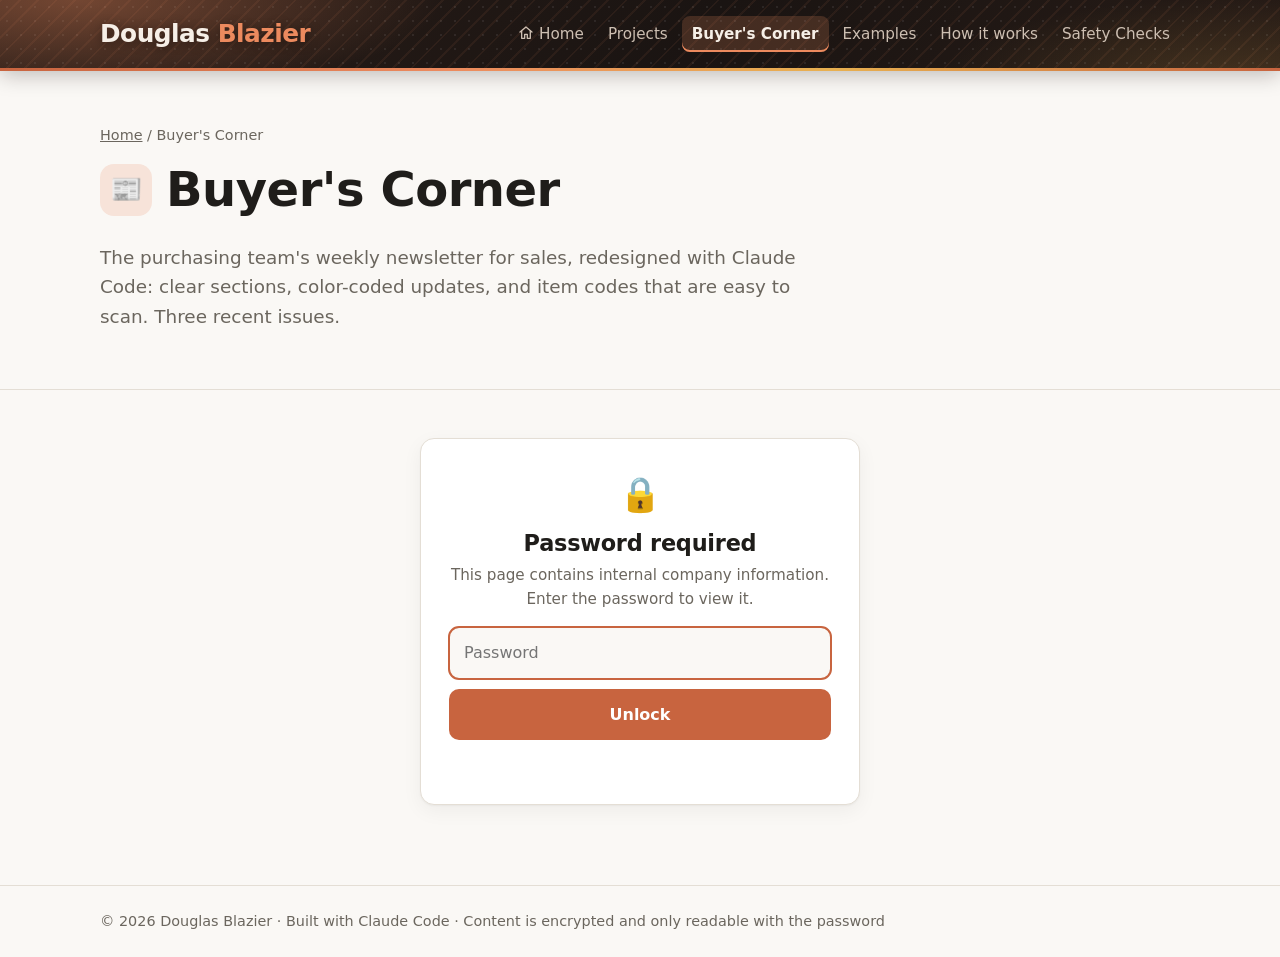
==== buyers-corner.html @ bffabea5 "Add files via upload" ====
<!doctype html>
<html lang="en">
<head>
  <meta charset="utf-8">
  <meta name="viewport" content="width=device-width, initial-scale=1">
  <title>Buyer's Corner · Douglas Blazier</title>
  <meta name="description" content="Password-protected redesign of the Buyer's Corner newsletter.">
  <meta name="robots" content="noindex, nofollow">
  <link rel="icon" href="data:image/svg+xml,<svg xmlns='http://www.w3.org/2000/svg' viewBox='0 0 32 32'><rect width='32' height='32' rx='8' fill='%23c8643f'/><path d='M9 17l5 5 9-11' stroke='white' stroke-width='3.5' fill='none' stroke-linecap='round' stroke-linejoin='round'/></svg>">
  <link rel="stylesheet" href="style.css?v=20261104a">
</head>
<body>
  <header class="topbar">
    <div class="wrap topbar-inner">
      <a class="brand" href="index.html">Douglas <span>Blazier</span></a>
      <nav class="nav" aria-label="Sections">
        <a href="index.html"><svg class="nav-ico" viewBox="0 0 24 24" aria-hidden="true"><path d="M3 10.5 12 3l9 7.5"/><path d="M5.5 9v11h4.5v-6h4v6h4.5V9"/></svg>Home</a>
        <a href="index.html#projects">Projects</a>
        <a href="buyers-corner.html" aria-current="page">Buyer's Corner</a>
        <a href="purchasing.html">Examples</a>
        <a href="index.html#how">How it works</a>
        <a href="index.html#safety">Safety Checks</a>
      </nav>
    </div>
  </header>

  <main>
    <section class="page-hero">
      <div class="wrap">
        <div class="crumbs"><a href="index.html">Home</a> / Buyer's Corner</div>
        <h1><span class="card-icon" aria-hidden="true">📰</span>Buyer's Corner</h1>
        <p class="lead">The purchasing team's weekly newsletter for sales, redesigned with Claude Code: clear sections, color-coded updates, and item codes that are easy to scan. Three recent issues.</p>
        <p id="lock-again" hidden><button class="btn btn-ghost" type="button">🔒 Lock this page</button></p>
      </div>
    </section>

    <section class="wrap">
      <div class="lock" id="lock">
        <div class="lock-icon" aria-hidden="true">🔒</div>
        <h2>Password required</h2>
        <p>This page contains internal company information. Enter the password to view it.</p>
        <form id="lock-form" autocomplete="off">
          <label class="sr-only" for="pw">Password</label>
          <input id="pw" type="password" placeholder="Password" required autofocus>
          <button class="btn btn-primary" type="submit" id="unlock">Unlock</button>
          <p class="err" id="err" role="alert"></p>
        </form>
      </div>
      <div id="bc-content" hidden style="padding:32px 0 16px"></div>
    </section>
  </main>

  <footer class="footer">
    <div class="wrap"><p>© 2026 Douglas Blazier · Built with Claude Code · Content is encrypted and only readable with the password</p></div>
  </footer>

  <script src="bc-tabs.js?v=20261104a"></script>
  <script>
    // Encrypted newsletter content (AES-256-GCM, key from PBKDF2-SHA256). Filled in by the local encrypt tool.
    const PAYLOAD = {"v":1,"iter":600000,"salt":"pFoo8M37FHYCMspPZFSrew==","iv":"IZxKIciJvDF15MbO","data":"GU8devFdVei0vwsKHeve4tJOaG+12GwHuzH7Quf7S+py/ZKmeqBHfDNPAgwTXLTtGkwwcWNHMms6WqGGDrcuCl/DeDuAx6mDdsA+6a+MGRPOg9AS8vhVQea5oen+FmSWXQhO0sxEdXFYLt4J8/[base64]/8xzw8BrkD1j3uLFdf+Xqe/AutTstVKsVs9piT6mporsTzkAXBDqiYdkTwyK+ggHkFaNmlUGEVZf1hb1g+N9Difzv2jg4Syv247U7IgVUImqZwfIw53GqJNQ+LoVuvz5u0ofe81i7286rukKr0R4JmJ2+h1YOjwkxLJ6E5JMZoKQolZuu/EpD6Zl1wu+IlnQgOuDNorsETdwQIAsdDd+cfeokar1X7Mgs/yGFqLtHvzwVLXgkRgNNZ9z15dUFW1MFT6SSGroHaWnYqZpdatKtClFh4WcisUYzUhlo4TLBNmIRIWsyi1KJZzDQ3PB+Olv4Cucx6O+8Lbqb1VuclPYAYsxvDRllabD/VEhvYigzBIBLkqbP9hC7Pb+z4G65UCVUkUM/Yr+FxgUVkXjUYDNTWO00p7YHoTj7m0rt70L/4HQK0/G7aGY4uNnRmtF86pF/naZIoEY5ZlD5/[base64]/MPYgRd+32fYjUSXTsW5xZslfrXHxnTPGrYGcxNtSYnEvT+cOlD1cG14XzbcPDyhPeals3ZdIZgSA/cfDNABOUBE3nCOzbfdwCd1Yi64Z0F5lvtFxJ2M/[base64]/XAcSsUjXboDciGwOdLWJiGiZDop3346FGs9uTBt0ZEd+EbT2WT7uj+xf2q2Ew67+qHRzAun4TwHxHLOJo56cayOFpL5EvYOE3HtxqujC48GH5zDeELs6GMH0Tfn0njRXG6mPwXOyajTCKQUSia4iY1nWQQcAh+jiAv64SO/066jtOgyvUVpkqTdZaZw9s/[base64]/gcFW3ggchw4+XlRCPrF+yUrlvUIaMsEpYIhT9jLJyDvKhFpR01V7rB2t1NNeH+79XoZ68LLcyVf+kBLYps3GafzOAJDIRG7AFyDnkQL/9RQ3P68uvfMWsJKyVjc59mfy2hqP09hetzASNtOiu8j+saQizleNfEUgUh/7VwhwQA9v/cMY9HZOjwqrBuM1yfHWdBLJ/aLre/0Hlw0xh0lENpujmw50Y61tUaptk541WU05Zi80eWydClqNY1w3w0slvIUBZdRqIkA1KSUjR9a6H1gYY9Z1Ix8E+6w47PipW+D+YXRW0rrfzOWSJ11xGyYBha/dutpWwsPShFqBPMlfLFGsmY8h+xTmccfhHTqPpyclNvkELi7LdWw+4noFcc0yJ5NMV4FdJV4zKa07IQP14CmGasVjn6ltFKovKz+tn6t0Elw5gh62IjFvxavfGsF+mIqCCmFih9BcyDHw2mYG0c8imFb6QBAtRYlIkOc1qBCYG9BNHpMeMxstP1wZ/zgVjry7kAmo1EgbVj3MwsE4YvXhYopBb4w2XGg7qRpEhjIUWfaLu+gilnt6ceh0o7jvXb/ii08qBydc00Ap/m51tuUDhvIUNWW4hNKR3LS01T8ChG2Xvmngk5Ln4Ks2uRp/OMFprwifzpz7u9zKd8RhoT0PA8WqFYAz5RJb0FRHcoPRIZ879NiAeUgUdC/P5hQIzzXaWRvRKAQKm6g4KTn8/Za6ZgTroH4WUlPj0ThL3sVMgwxKGp6qy2P7hsXJ4fLWCy9qkOBYF5/PdFcqQiT0StBuy4ArytEomXGPW1K+ai40J2smNl3HYLl+9QkJXODvZjzBy08MSCQ91U+B7erh3ExIkeQd40A4zYDuwJgSP1T5QIxT0P1b2yJ3R4eF2GjV1gs11pKMclUJF+FVIMbCqMRyWPFPoLnFj/1liFG85MQdFzte9voQ8vXJVpwMPfLKAofWkK3umBdPzLAKkOruISVjIL1M8/WeQOItgiDi/lMTcjOwJqH9k1kcChdLSSDxTMZuXOidmh3EuKhnCdDIXkCBEjl1jRyoKWBbJmWZ4TnKxIFMDv2Z9zd5A0YIAo1X1yCxCYjQKVPpAjb+i5jJxkO+qeCfgvvGk4Y4dkqp3e7fLb6kH0WYvoPWMrBmpTJW/AQBwukWBKjNDshcasEUCiAx9rJ+pfJx+No5zsq3BVamRXXPHDSNsLSeCHJhf+SMwVxu6nNQnb1rGGt0ENpE/QVxXbnja7fUEYIafQUiXKrfpU0ngY1zjqdPNT42AcqarblCzA14GQGd0tVdflEDrA/+8Axtp1Iav+lF3u1xWSwxa9eMFZMAcmnjidnus/[base64]/zn61r7ilKyQDSF/jjkjgPMMv/z5OLGTLnx703WDId2d6Kw3i8n0883aVSUG3QaruffG+w4quIb7VC+Z06VTgG0cWoyrvJ41MKwtcuBN+xcsU+V+UwHqrKIIiosAAEllhZnf1Dfhj+Wpmo5eoW2NewmFiOVVEeNho++69aTgX1rLf/pE3s2LQofC7lawkRIAHEqiQRQDRH3meUMhVwX9Ba3jDHzZyVMieXY2XEhLDnsoBEkjIlm8t9zghxP24suDVQJKfsD09oz+TErHzsU1E4ErkvSfhjeesiSjzKlRlcoC7aryCi5Nc2qT2J4gbxfrf4iF8kn4jITgJqeZMB/uCsgcTIsfve67Mb5Eus1wBN7BAqvNwzvXzeGaTN2GD8m6w0eUR75yhJpdQVC0SiQEk4P3JU/35/fnsa56CaKDeHdAFWln/FpYhW8k5Mkf3AnIzLBQRJ+DzTFv0tNe1nxDAlmJ4XyerHwPyUZ9C2DGm/9aNJuj1ZLaS5bQ0pTpuG23ccOkN7s5dCzW6yxjhc5YZaRNuVePnrnF5kOBT0lYwsXn+Xdn3t1cfe0tl2Vunhbqso7Qr6kF2w48d4UyoKwUPDfItXVis1I79a6ErSofhnBEEhCgbLYVOLqSkedzQNwojoegnQ50/nqCutwCdxsiCCnhh5Kb1T4wK86wiEUdFqEp9DouMfIx+JPjghaWbnomzm0KkVGyv3OMbe/iHWSBiDUFLopu2XKKfxQaaG1cgnMszxvDqYedJJu9g67AdbwZ/cAE4heVtvgTSsgSNEkOsewX77RVvStkKjSGNq0Jw/SrJtin51vevstnI4lc/qsI5fm4aFuhlvfXZuVs0yBKhqSO8pviwIrC0MEMJYGuMLi307aBn+STG3R4CJD5FkT0fjf5QZbybvhqgdU+2gf3RC7XytQoTOaSoGIElxfgh7y4Cat4qPPaavcBHjk9JXw9UDpg/XCbLGFsDCqfqHJ65Zf0G7J34Rt4CyfU+5wzmEGV7znPkr7CHvMXFr/2wox25kMJ08JNjCfyMqUrNAqeqbSgC1MSDLgBtzAyYIZsSdnDH+0PzIP6enCP0QfNXJORmmT2O5bLeVVVCRRPYAbkzNiOpjaVOcOTF7Yc51vtNcinZ0trDq6MUfP0o0GJCq0NAU0y5aL/3Gb/zl56zmNJxJyKcO+ud2r6BJmJdBIjZqay/Vy8NsKP573dgWWlaGJe1LAzo8XRchg2TxXveVE9KtzRzrT62jpL8ORCEHGPEJqo33fD89OM9FRT4YxyO8zYI/fcU0YIYQwf0AGW6JfxMoTBEppI31Rvp/EoivJE/pQUgy3d0qwaIaLKf4MUMFKZEOSsaLbwhzM5jblMkhdm3SmCBFFY0lut+SrdgJfIQcHuQM9wIojl7QfUAe7Wl0BIzd+WNUCR9okUH8hlR3W48O5HK6R3yUrFi/EtWDK9mDNhPMb5CMjiYe3Wr+ptPokUWnQQP2myg4+gqCKX/jxAHDW2trGbjYg5htP5ly4Y3QQmaN48Ed3o9TP//3jz/TqLZ0dNPtVHvtdA6R1fUAICZDB5zMjiauxP9ggFH15756H10tm85UuPx8LpFxakfAvDC3L0Gt80LS949UMGClzwn638mf52NNoZWlEc/FRzSq8um12aPwATtQX2+maxBc4mTEgNcZ0OU9TC31Mm4sVo0eB/QZoAstceSQ6MrgEPql8zo1WUeFcV1lyzsq2F6OExPxYrhOr8nV5BStPNQCH0pRHs58Hd4fFfk4Nmd2+1dXZM97HhYWuGkmAJv1SWlTAKJ5rTIKt+PKHv9oTyiE7qy1ZE77js4y6Iyrman4D+j7YnyA1DH3KFuaRLjGc1x7yZnK7+Vqp0t7FJTjHSViwbdsN6wGeIeH/AnMTaH1PDFA6s3We+dPiJj0KdNsL0flUB9J6Hao1cXYaFSqXbo+O7EyFZyxTHuVQ/n/e3c/I6iw9D2idpK11sjVOGJtf0hB58w2eD4hy3MHglpup9dFsRasAYE8J4XT6iF88JSD/mV7WREq2rNpfWnZtJ7yARi4KZq5SodeRLMpbCeu+2MScOp0V8f7XJ6491JcTIPuPI19tIOW8w1PDsftMyAti4/X1qIcG6zQ2IX9oLQX1ge/uN1+mxVvE5ZM6ZTvUXp2Y7kFEEA5wIA+0b6RDG/Ny2GIqmUXTiINupLZ3Ap1rwT2wPOkqWO0ynv6/4TQZRb3zAMLylGviArN+pF39n6ZojMys75H3y5o8WespT5aGuog24Y3y2rDkbzecDH3Y5OTG/[base64]/6ONDQRm4M80uoeFnOXcLJcw4vTvyaqO/SQT9iiQ4M/uHdJFt5KC00blDbf4213vlBlR1KXribyderfTH70/3Et1z0f8353Jg4bBYdRe+2bpnSDcAomw+ay2424xnF9KVM4PzwAs3UBz8Efesp7lUBbUzW0bhqNRWlf8gmYi8aEwgKotFM/ux/3iT+vOjgoL+X7D26NswzSXVTPAws0sAol2BWglEP2iUdi6XBKNbUrcpu4ng/dB6/2y9lGbfa1MsdX0th1LJlnCjTnC5czOHT09HqbM2kZJIK44601XUoC1DjGwpxkWni9zwnqgRc+lkQtqBkEYy3FouadVxjO2hVt1RXDDuKIKfBqNXVHLzt5DX/KMj7r75bLO6LiYupOy8VRHX/[base64]/i/vj4s3LWXMFW88NI50vx30FA0dJWPpORo+0909qqDgOy2P38DA10IzWN3S+Vj7bV1LXpMqS2+mpqOA8GAHDjTu9ARuWNV+WUpOqmr3+Yj72C9GIqK5m8UAMPqIEjV+LyTMn3SsUtge0QxJPG/Ux55SIUr3C4DYHDrtGQxSwtQ8gpoK0IpyMh1Tq0PR9b5bfGOTtTaijWq+9e8hiSquhXC/kmq65HWPZKM8DRpfXc7nr/7JFE9HFviT9dSvpqfKt86iAOQjpPyAAwCMuNksRueq+hRN7FCg67RutnvNBP32/YWbi4+vZcg2EmOtDTW5gFnExzoH3UphCJ0XjAsImh5KEe6kHrE9clF4Jfx46VL2SvjuF30Ydhyranf/W2p+k09u3K+68Kr7z3XcRLq70M/bs5WXVG/qV57PcmxXGe5qm/Wr/JoU5U5M7virLkWuO0qDNAZ4gyr6M1Z5KsHHBMs+aHh3qTA7QcKrHw7Z1dyDh1F21JJwD9GU/[base64]/p29SzxxmTpyZ6uuRK99A/te3pJ7U9NyILE+bLdQqlUQaUHitP23RN1R/MN0wogM1xU/9sdv1vNlmcUS5XXdNSfYQR/vYZcvyC5IRDNK75iYB0SAyNqbBJzGBpi1rxTJdD+8+zlc49Adi/hKqhhn8gX9h3/bt/+Y8QYM2ITeGB51HXxPV+Oci7tPjZ6cnG34YAYyehbPEMnhjzIbNzL80WbcXd3f3kvy8FvkDcjDHfC5KHoLMJcmbKFnr0+D3PWMnQaQTYeBUZzQA3AAZ5X5crxDjcVPRDGM9HcIRHyZEMfjmE2qxFaa+QjLr6dAN4SqL/UY/2/FDZQg3rnbZqq0kcUGJiD9T67I62jLR2o//91OjDgOZG+nI2mIZbCNmN0Imrb+p6EZaRhBXD7ocj5tLvU5IZjf4M6Z1YqyyriyBHHcF9S3R7geRE0qnxA6o69OEnBG0ULBahJebSUJMKGiqQsh2ux21oKMeBBW7PY/DWyol5M8Fm7lyuVuoe/TT9vSdc6rvpU117+KJIMAm9PJLUNElYqtUMPmsQtOvEOc0l8AX+dEMc32RfF8VhqY9pyUCBe/a+SdblSOpZ7SYtN4GCyU5eM4x8fqaHN4APq0UNbHRZydkPOA58GbT05tLD9zImwcyxkXv3uC1yWa5c4wxOtcRB28mN4MIMvk73L/FRpWda4LI7DPEmDJDSP0tfW8nipuXJ9vvlz24Fc4WcL6zNQDZVSL5xpGpoHRBnkJZdkVcT8bsl56qtvWDMAhBS57sHbwbXuko1nMKbtMRu5VOu6tamxukKQcIsYHsQrxqbU8QgVpFOrEN/d30p8N0oxmWsLjUq92KuEqDByzxM1ftUY/zCzzeUVHf946j/2/[base64]/Wa4en5HDZMCqRMAW2Mk6qiHPmYoUiaAzfmNJCYr1SqasB+hWLvuHaCcsq3EPSsweKfNkPTuIDRN7NVKvvOFnhNDldC7jFZXXjWv/diEdlQr9aGdv5Q4FhNnHSBiBWRBul7H5V+VMr1bCgx0sq6wnulLtLAbgecyxygoNa6vskA6wq2poN2IroljYDVoZ05ExQFBVeqC+G7ZUVPZQfO/18TnDXaj+9tMGf5pGCKTGtqwZVS7WYOYd4clBfSHcMQtTw1s671BEjia66rX6pUhALCwDlU8HjKahzUsnoB3QO+IVkO7xaC7U/kHGiJmwmVv9Nx0fX6IvZdGib5XxqlYc4TBZzn6TrlL2LP3iuianLNXYZfeNXYEdaRuq/1vosenINHPEn9gMW8Bcq5ndwsR/5zbEtXDW0rJ+4/iddsiTGWXbkqw7iqFT0ZLOeExWXL4r4ktfyfndiTwye6PZGvzlgH9wbjSr4j11c9cXR0FzpANTsfm5HvZCjj0BrDpzfAarGKJT157/CWvbsSsIbPI2oKPl1D6bH88UVCUxxf3GI0XBR73/2/+MmLiE2t5TvTzvJqex3zCFw9l+/2Fcxb2FvT4VQm5I3GrfcVrP1DTrA0C1A7SVJUDEQR3kRl4Aa2Yk5PxdBtRxNm7nB0o2J2c/M3ZljSPby3zpvBqRr9RtnHp5dqvSem/CRdtdvWfZJAHDKtd4ctky5/0VHlDQC3lLN+QswN/yXHMb0vEOjvw5gzZtX8xLiAiaOGHeTUjHt0R5+KLjPruM0bKkwQKt2bGtHPKOhQwk0h30PMUk6uLWDV2+21Q7654Y5MZkIV8sL7GoOXQwWJ5uxEE9OFPKCPjQhR+pmjaGI+GFYmEC/2QP8EJA0jp5fl1DhEpFacpvB//Lllj8NG0NW5pyZcgrlH/qNVM1V2mUIpPz6tz0MILORLDfQaWUJsPyx+zqfUAqz8dhIuDMxtP1k6CS5QWjdL/Puj4JemOLvISSB5lobb9IxXT4WS7ANtIr1WdruLOM73piu/4CmBAPG91PZ4meQ3i9ff2Lfj/EKXDUSoQW8+CYS3LkpICgxA0Hzh8iJkpdcbgw6LYBhWePU1iurl72Ce5oyjR7vCQWfrddOBAqeUg/yqWPHQlcwFHq8Dr7diZrFPq14UPAqLnwasiuYBGuJyZwGjpGh0Ds7zXta2IVfWNN0Gai4u+DCM821OfGO8v9UYgBHNYwsZJwBwjo6FRukD+VEfRcLCRwvxQwJKNiMZkfobWmtK8GpRURaZDEz+7tL2qoObHZVY4EKE6/qNxmx+J3oc2UHWJ+PNOGK0gSZ+KuJD84S4AvS1uqwDBuPx8qmEJea52NU7jUJJ6tX0jR8ust+a64CTDIB5V8HDcPbhx4vKWFrkfJuiyXrHIdE33xP/zJyAH36VyENTGv/1fPULCFjBZhc8Zn9/cMB6zRXkvajJGlyILcCaMweasHAh7Xy6G0yo4sSBvMpBaTuyvLBwNG5CWI26D5N2LG3bNoyoCnHOOrD2mVxcbGJvDdISZpJU4z8rM2dyJybB7LaDoi+sqabgCOsf4niLWIT3YlrgjGv/mp+ZBMSFdBHMxCLdEDB+oF/nOx7+rDfPQyz/Wof02+FGAEhCT54wlc05fxMGpKfH7vAnAipw0XVz7BMsettZbNFqmJxv6AukM/8Ulc4oiki5KGDvFTMgW1MQglImn+U0OOik/qVx2zRUccYgxKJ9BDPa4jHwH/Av1qT2rcNTS10fl1Z8Oj7uiuoAqp++jUIDWCk1pRQie1hBKWpEr6thGnkJ8GRAXk9lhRVAgmzj6E2Oxc5ITxEQhx7hVi+CNEtvbwzRpVCRFRDXwjQo160thcxAYAD32hSLhnM9r5ATzrk2oDQelkkCsEr50pd/mxvuoWJZgxrJP7uDP8S0EqaLoZEkjQTMREe5MQbFniDgGYv/K6mmyribGrAyhwFBb3+eexGPvFfOHF6IMx1trDZ48/KQmZu+faQ5hkGl0prVxjvklk1BCWpwcmivVZLqPzB+5RofVWjxcqz/WKLGIb+5sVtb7ZKqIGjwD/NtqIFvWVcOhgD7LabX7M2OlINIfIFWO30pULIRDFEoWZS8hh0O8U6BevwgSs1fKVe/e8cilfPL32RyJCB/vKfg1Ug3BbaYZSNf7tqGaVt6GeskWao0LP22SU56hvEsNy7LQRUdE7aIvv8B5wLFsfi6/HBHs9s8tUufZkVEcz6xafYuUIeqIlEXUP/Kdo6nbo/yUpc+9cTYTzUba23VdwB+zh0dNZNggMZwemFgj22DXI6IYhDLzuQE3+HQu7TSQTl/Gw7S03ff52/mzovkOjdO7YpqifdBpu3Vwttsk22WqiypWIYjilo4FRvT0UcTbXCfz9iZka7W29dF7niU/OszQOKTT4i2xpE7BuVdyGGK9b2rWhZWL6s5JWQgVeyBAM8ITxDWbHR82865X92GRY+z1AdPGwLAukePCmKLCWLAX8FQo2yr0gMaAW3CclTceiJCpX78kL2FMifjGp0pajk9vagHkXPd+kTuOEnUgFVMkH+TwNSB90Lm8RblaIIRDoqUIgbppm9pO53/RpSXVS9UWMWuIEgfoBXSaARopnpobrWt/EimFeALYH3vFlxFg8vEoG49yVViUfrGOnRxSTa9wQuWbbS8XLmFsAY012ZAGOrGmiyxc5pVBIqj9cGJlGxQC1I+xAot2FWp1Egl+AdizbMBO/p01/+AiZNYwc1gtr29+w809Zj799DphRh0DRlPbr7Uorv0V4hjgUYxbUvI09uACdpov3tvIa4Z9Xh0cSAoXdVk3DF4znHfbtWd2+8wEs1IzaZ4bGwkwXutTWjbkzzXegG/+ZdP8as4CCwmZDTm62LkVMOx5aRoNWBu+VgEzlfNDxMPPfiAB1qGVihFSK+eRLlRfxHdGg/gtqimgOcG456WmYhbsVy+wLiT8MLRfZ+/Oepp6/y+CsXOHnK2Yplal60fioLsTN/[base64]/01bqqMcEALn43/if4QqcYH50OOzZ79bGB3towSR4KLGLtvHfJOUEhc/+mSxyvoSy8vWurQ9aAN9KlVr4MhTT6rI2U95xvPHurZKwOcGK9n/MV0bPZKr2ETWdZzfUYttgoJG1FkCRyRHmY+Brl0ncJY5uUC3a9CjeJT+9HGTbsbF77XbhggisTQJtbGz4Pqqgenmb+HU+zm8OGp5hbZmMpJM3JmC1CpTolypbr107vZeqo96k27UvZJjgrF1tW/DQp1iLU2vA2tVHAK1f7ujo51MPO+/1kWKYXtglo5Hiyf/XSbkHJ5WDa/2/RbJlPOUPei4blSuqDZaGFfPjWty1QtLn7iMzy5nfBrl4Mg7xk7Y6Lmu70/GKwlUQRCRKErMutAQrE+3v41sr4x9JKeuSMik65cB1hqqJIUmX8I8BT6upXDohC6A/9pPFwvSv1+X1pmluEE8Ydys3Mcb2xbkTAH93JeC/iopQEbENvTIo7ASktHmiKhD4yv4YJdZdIPQEKqfdQ2m2AO2k9roXpyobX/vGvvH3HH28hwL8ZLHNomFzt3btLTMXOoFtz0C17ZjmZkKnpbaIC9Q//W1VZbXi+UVGftVrCOsjtApNblSUQZWW07tM06/JWDgfKa2kwedkerCjRTpaR+fiCIVhRFBBdNHIY0sPukMAVttcfNN6lYE8TSGqDbucKMfFO7UVV2X1/b2/dqtDKGw4QvZ9RNbugIyoIWCoNjTuYfma7arco1HIpaoWM51WcK/cXb92fqcInWCpEMhLVg4lBlP8v79mypkDCC0a+7I4NhhSCRV/IIVMptO4gyJcSrJPmHImZL6q9j5MU3sk/pRhaKPe+MYIdK7gq+5DxGxu+qtDfx0dm0GysWM0ErFuX+0hmMEplpJ09bv1ByPz/AQYXDv9FudZW2pWuJHY+9crdOp1ETEXKr12G2rmbOw3qhDItaar+gCmgufLVMWHVyzWjXtEjzYGEmE0Nui2K+De1KdjO5X84abenV0rXjiAsjEbWNTVYpuUskgExkT3DHCUCAPHpMcem6+xiyYrSvZ8HABpjHVkZEvZt8Z2IB87/7rn6nhv5G46MMScDJEbxZKQqm02dZx6hveHS2FWQQCHWKnXQxhMrVukbUzZc4LXkWuo4k464saPAH0B7s1a7QJrtlvFJYqAnl3aF238ZTcGTyECVUn6rJoMIoyPAVK6iJI4bmfB6IY+bDHGKPHhrzX9Zmv+F965N/13zZls8/5RMt0HBHe96FYxTz3JO3PAIYzDcXRF+/OTudFVdrFL9/8YOe3VrSGbXp1yg5PGVg//yw6e3zoxpK7YX9d9AHEQ1FFGJ4efFPglPCmE+z+ms1D3IWZ4RSyxtnkuPzrAanEm0WOZzcJMslKRAi55g1/80AeC/eVCxqiTeNnlxPGfXavkJI3SkLtcyULVuPnPznul5kN7JfNgM/nYI+6dqxKc9+QsAowBP6ku2npqbK5pgvMxgoM8UO+BUwWjEUxQIhkW6rS2PppLGNN+ArTijpitHDHiO20N+SeQrCOpO1hzUk0kq7FaVUHdyQzL/9QNDCCa+bfVVq/KvAzjT1YrwzgfwHqH5y+oQkI6orSvHV3E/aMnn3qjtjVcPs+bTNOoaNs65tT8CxF3ML0UuEy8nUuEmJhFJFWfgJfbC0N85HcNuX1G+osYEp4qGwbiPYsdv3DbGc4m/urEj3r5ZffUX71OT0hIncwA4ebNhr/[base64]/CEfcVZ/yAY5yuuN4quvTWrcdK+6zRXgInZsIfHouuNk6t/Nazu0wPpTIkNvXmr9a//OUxtMJYG/NfZEaBUS4Q2RW1E78MqJhONwA+ruinEEY/XEu0OI4V0xy3239MzNP0qDPWl8d6nz4Ym9X183+knt7M64ULjr8u2wfcr+Ozs+6HtwSho69HslAILY2YGC3iXYRMQRV11hRh9qx6wjVFiiTjozdbtUX/[base64]/BJY+IOT8z19ctROsCPzz2J5RIChTzXe0DYpcuk1XnOzflR2C67TX5cWLjcGmgCHc6T0n1jn8XC4yar8oj4doKuo+AA/o1oAdoP58hY6od6l62+FTmen8jPzYlFNDmQA2nh6o9gtvFIXLrG3zlvo3kNvYuAi9G7JuLZNmm/MyZ0nhs32X5+FuDsY7tENJ71/Gt4NYaDb138G+/7DsfsGXfHE7Auh24cy6/yHsph4rUAXxQNAxmVjt9WwzoMYmVixxpX8lfZMPwH6OJR1r/VW1Cjw4n7belE2Y1COUp6q9hkgn8cYbZDvPnrZTi9Zl0daNDgdiDfQp4KW7VbpoegYpogvaPwvdfHhWAS+oQehj5CQnOJ4lWlLI7V0cgqCw26cI/pzLx9gK7+9K87JzGKW9FReqiVYVRjCSwApF9pYvoHC9Go10onD/S/lo2kga0knMOx4OEV2OhCD41C8KbOgLhCfELpQvk9DKSEBZLd6LGaomIcgUyXdLHZQE6d1e+exSRaStuFXaPIQOpwmnP5IxKYd5fWQGS4/jS/LHJWmODYGsZvdVNGDI6w00Cm0zre170D7I0DLyHEuetmgbFmTIdfJsJqO3b41r6k2wGwtOXr/f/HVfSNktlbRUeGtsTi0m1iuZ1hNQGpiaWNOJTkf4ZCUYdtbbgbyZ/WzhJo1S1AePjxB/NHCcng49AR2prsFDRgAaWytbyHv2NNiB+J7zHo6JhhJvnjHoge5acMyEd5qRQE0AvSCeImdqatw68GSyK7o+lTBXbINtLjXh4xN7PJ+3Sj0xR0Y1NPGwcIkmRNSVSGLT1QS9KhJ2vBOB4b3oN0IUOoucjwCD3WT2OW3ZwuMQjVOX/ciyyUT82JKxxZktVxIroOg7uhjp84EcSpvMQhGQgrK3iuiR1JsS3LxdvIKrh1RUwk6nlKvI65oQ2iskvVBSv0MVyu+WYPNcffDHYmF3Xs59dYrlNP38msTO5KDtl0OWOaS6BcAbwoiLEjV62PLrMRFI91r34My6OPFHIsj7wqpIDNKtRJv/nEHWnu9l/jk4Ado2FG0aysCmq517SvJyPUATv/HPZg8tAWQ9qGkuJT3EXkIwrGudjawAyrCf/UEG6iOyKerppUwuoGf7Lx2pshncdzopZiZNFn2Mq8SQbFF0Wv/F7zMj+4vXKXWF9dwnCtrMiggeLPcmZK8EJzicAOc92xQPBpzTqfzxGU0HriyVf24yJLlZ3kAWeDHQtFjnmKZrP6otpfYNPshIFk5wwJ7DLOLZnOM72Lm85HgYx+VSHwRGJSgFeN8BQTlY1D7OK7TNW8zHnL5/syFNgIwTVrpeJP5/f7fIIM6E2dZomRkE/[base64]/oI74PbwYjpwv5xJ6fTAgt5WNW/pyty0fQDvj25Tc9PSDMc7OXFNKNlZM32rxw+yXinCmufsL5SngfFfzxoYyv7nQsAC2Peu1jiLooLI6ao41UKsrcXKMRiZM1mDEhyMTWvGNJ6wuFcUGPAEnMrryHOV090mlByzG66xOfXGnidCWTIshgNCPDexnWGtuNx7oevUo/+ss5EkGf6E0FZ+4bayxZWGqM7/mS7jJLEsWIqP5LWQT4jsapuEvpQFmJXOxesibdeasg1DEErAKGaKu8HAK1z1kFXgNv8aQPmFDSqwY0OubTI6I2/f42DMZYP6nCweKDbIVdXoL8TWHb8WBFEpPpQ31wnOBw+HtwCG47Pbry6s60qN9ukMIyvZ58zGyf0N1e06NvLmKLkgimFrLoat3jOXUoYbnLgKZv6VR9rwcrq4ZKvm9/jq1Pyfn6JBcksuIXvOHzPKUlO63TiOt7Mhrw3nzP11hUcsMLWlifa838YMmPb3QaQptBMBrfkDElZxA/e0XvhU29OsdvWqo0ZJ9l2E8yxjrk2Dj3FqQ3n09uHnFLlQCv4C0bxwkg4iMNAAfRoP6JFFCCBN2imiFA3hKlM9MYugK3EJCNIlzfStYpmOiU+OlE2XA1hDr1Z3/lJsoS8kMYX8lOWfz0/dSWUC/76xsTAOnui3CX9Q2jI2VmjrCli+n2KIZb5lTRpiv1Ue1RSiTArAQpkIK4pzoFheBYrenlAu3BSqSjUERA7z8LSwQiaYtvQNJkS9eEeUdXpZGZkwqUK01+whGfdiEqVa2/phkTcGO5nbbnXvwVArXd1QVHzUdAw08L3X06xJgFJyQ9tIv2AmnQxGxvguA51n0YxLX/bbPwSShS4QTK2nxt/PGsv4SuaccKY3zEeZjPA6RaUU/YNnuUV65ooQpxn4XNF3o52USKSo0MfY+EvYB6bQzN/356IgRcO6fDKwDbpidN2hfkeaYnaA/[base64]/jHHrsvKleF6wL1AufcpuZ5yw2R4Z46n4LtKaRKfV2kkp3sZJN+c863MeEoyHg98XmfcMKFWM6IMVsbyagyJuBv5QNhs01J9FHxZ7luUjgW75x/Zli4MFGYmKbLs/+T4832f35DhdrsYQPOwTtPXZEJGvJlU2g3SDXK3WCBcVdnMsXNkrZ8m/[base64]/BK4hyc16IsYY4gRpcPpCQHlApJiIZm6wI3uiHw3lvkSvprbakiCug2uWkWEf+6KF/Fmm2uo80sFgcx9ajUahF3mo4406KheTu7F//[base64]/1jU8pB+fGumZOaWF47ssGrMsDTxDvvd9KOGe7y4nxAIdynghfEd9E5iYgpdHCq0/SRdbIgTgEzlNcC13+JGcGkz2i5ar+Iu2419YWfN7iA9VMyHOK7Y8h8xVB0qVgd++HKoSyMC+eeoba97cninAbUtkamp3kXYTYp/Fkf2PEW9HACiuIDdP2u353HJ+II5mVdV9uoEL+P8ARv65JUmDiMt2+JFh6yKlxfXjPKbpwMvpr/pbGFwOkxG3TgON5JufeCQvfCEJ1jqjLkRMQXI/sxiHCjBuqq4/byNbz8Lx+5W60THkWeT1UcUXdjNeW0xAYJxc+dlZMoypxLdP6YaeBWiUGmQcUS6OxYhje8FwKs9iY/ccxRQ8P8I/MNjq4q0CNcOk8yK3oeyR46ToyGN1v6itm0Qp8Onbw1FQxzo8h5mAtaf6KWeawF+okCnZSlneQ1jArtmmvfgPTopyFtyT0caF6h6Q7lGqaiTkjIvaN054uof/p8Zk3qZJB+0SODtKF7rkkarFRG/tYFudx1fQnajpYX99pqn5jHbLYB2pGJqbFewLC0VaMirsLzp9tVFakaZ87DwfPcojxXQj+kqPF3kEG4bMEuGEno7ub3UTlW4Uu+R1bVQETBbejAhfN8dty6Tib9W/[base64]/R1J4ULmrgaTZiEUMX9mZGs91sUb0Dpbl9gisSKuSgK+YqqYK+6/wbB7XFGjZ6EbmrsdB851mnsXT+Y3CdcJnirMf2uYQPPc9rqhqgD+l+6bIQ74kNjezloyqaHKQq2NKD5kExPoxhbxB98EFTjTm7s+XPO/OnI8h9DBlto/GayDfYekKdoKQmIJASuh6d+TVFaX0t6zGRA4zDG+ud55VFg08yNX93uEsaaD6iYr1s5MvVqfdTXRh2uu1FYRZwQ8u0umTn+Mkf+80X/I3H6wuqaH8v+3tpcN9mlp2QpEdnnQOc/y1vcVyoH3ttbTFz0Eb+ODo8QndOPkO27WQkEOYtrToo6gTaNoIuS4AYMBrt9D2xH80rswPMDhHIf18VNtNcTPWmwo5Wnn9x0N6ni1OLtoh0WPPzTVaQF0nfLlDGmQzlCZGM8rZyRXg8oAAl+Pdm/CWpItRfQ6NE6/oj29k4BlFlQS8N8AyWCLFU9AjiTC0KT/7moG28unJHuZKdfKGukI0Ao/[base64]/vI7dmjY+EG9kVSSrnCjhbRtSrlcKNC6MduSH5sWC11x7+y0oznVGriopN7NnMEjYlUz62kIJJUZC0GGZDofADPDO4iVFDK3VtsPAp4htqAFoL+tw9b9HdchMOIjlv8e3jYCYqK2n+A8+ghyJxOGV2YQ9Pfk0jj0fn0vrbE1kSajOdRV837WSteAE/SLEYP3dW0vV1JPbKZR/MpB6l7LTjxs5aFjHUOZRl4yR5j/[base64]/jhASm3NTP4/0us5TzYYZiaablg1YOj9EwdtyFfHN/mYbLohrcJQvmOgjuJXeI1iynlGx5uAV5F4XPN/N85cmpj2u3MmQBp6S3Y45pqXiVGTUiswe5+O/oAUKIeNlNTt6+1MY/Vlf/BLG6Fh1rhBkLahOfp6NgN0lCl3jXlw6ganXGw8v7f4kUnkGl01rN/ixkRQ9lva70wSWTSuL5voyTOcSbyJnZRrUdX6Z4TvcxukRDLaYoDjFL/[base64]/EOSYMcH9nU6Trr5j0wcXncIJBtzlZHvGq+YBVRPGnoMXk6+smsS93B9MgoaWnwGvLe2VtwbqBtOxRzGjMRh9fBehFksdpTdX3G7fuOIFB61hi3SpbnOhSxkYW6eqRK4vCpLgexCpfkZhy56JM4fdPbfpLgOMTbZo6beQafJKjL4Y0OvWOX+H4T1mo4VIlHL//kyoVp5fKGRAvNElhtDl2+KpK/lFOJGrjHLbdrcKx3DABB60YaLEK8WZwI90xuZxvqXDGzN0xzaqpJbF3/eZDEQXKM7woT6VoO4w0UaZ2tHiC6GGTNeN4dak2I9lOyRHPxXwGBCI60898NMuDbYnP353r86WeXt2AjRU992j/SocJJeKQkdx9xH6HPAXBcKDaI0Kz/Yw4LT5NMgvbyasfvq3xbvex66zSBigtxq2pmHj2d0McRNrwABKou4n57EaYgPlxzBMIzQsG48Q7lM/LKk9WTxvm2dMJYMOMEsojBTsgWvxqBj2Va2JMBsPF1GQFgrjBFpOAbPN3fX+TT9X96JtSrAlW/7HNv3HR81NL1eRSooHhwN5pVVaS2TRzWDUV1igN6DxxmU9OjBp7HLYQHSG+Lw9CT44UAXITuI1Cmco+EafqFAgEWyVX5KAmpWBVYkmmXj0AHMr0sMscek/BJ8eJJ7Ox35KzZvU/3VEYvfPOW63TpMrcdTzhC0pA3Vv8QSPJjuNxBDPyPZBBOqYGD9XyiPbxQ+A9oO+JFuAqTH1V5LfxzhqUR7Hz3HWN0CDqaA+tpdsQ8OCSiue6ACn/HBVZjatpp8g66Y9/5tdGlLKJuUYEfhOfj6J8ca323q9H2LFvyBCqVUrQZxwIsvK+tY9gQyD3qtzaVcl/amYzS1rt7/EH4v6Z5BKRcj/o0PWDLdp6fMpaBO58piX7UyvazjCRzMEmz/SuTv0CpOg4zs35QjryptOJN5zA7sPXUIcFyXZtQ7tFWubZXfwUShNvSRI/Kcl8yX8f+jq7daHU+ik28smfr0H8RGa48Lp1MeCKRKtnqXUc2LDXxmxWX/au658Q5gCyIZ7q+OXwNWguvL6XisbKs22pxCfnDgj3q6r5jQKtowvBSeM93jHGztt8czVBo1Ek9X7KmJjXgxwcL2F4TsgwwieYolJ2Qj44w6G8kT5EFObJYiKs3ueZTl9zhHFX3PCXH62hrDWC+P1vvBuJplDnyaxxpqJ2/ipMAw/HjYz6nZtrkEfN+mWLBSd4iGWCWXkoiG6W/JA9hooBe1KfkE4y6zVTTsjABn4R+mPbDa1ybULaYmYcWmp/6HoLZQRH1w7In0BFKVBAEPXxauYYpQLK/JQA3elcK0HVpLbfLvdlYP7bNzT8bdjpQAgQ+YrpIxO82mB2SeHZy87ykhnaSFkDK2BZ609Cbh09q5uJHi+vaVa8FWM7CaGy2Z/51dl5m0KFRd2tW6bGU+H7Wmu5mlswAozfp7hpDs11+xKV7jtE3U/oLc6IbYE8x2C1FZ9DosTnRm1tRJjBp14XUT1cLrwgic2hOPZ7qBiN2DE4xsBDKfyULBLv3y8HRiQzlOpVu8GAq9ADm+VBv1Dzb8Sl7sB6cLzyo68lpBD0RcX3mtsLbPeBeBufAqHlv2/WYN9Npnkw7yiDi9WF3cjvI3Qm9HdI608xDSbMQ11V05s9E/bxCro4BadSvW1jvbKvJH+a6lElKlp4NsJgtKzQb+DzSFaCs2cXM5CqjCb/[base64]/DIJLDt2xFH7nR1hIRPjnU3BPbQwZiScvxpzoIsmOAKlLnE05qsdnR7YwHPZRMPRGcT4XZSg+VYt3H5PLizOSGwoeX1B39YA4PJhJMEW5hX23WL3kgY5DPWd00Fy8ejpnPb8R6v3I0mP8KdlZqXVdrqFTWA17L/LHMND5FVlv6iI2cZijr1Hwk0/3v/l2h1p/RG4+Yo/[base64]/kYAtfWhdlCNJzIRQQCj02DXHYj/jJYm9UvpTwasvTlYsxPzTQqp+rDYZRZJhVYTdAN1jM0mAgEVkxv2yNQsCt4vWTQn0ySEigCbdf4j2YFkcL9Wr6buelZbm6UUDA/qDNwCcNLR+BLVCnD2SVdQCsBO2fyQ4wBft1bFEeADbIdYFmJJS88MLZeKKCXR4XFGMPVCReLYH1gTqzsHd5XAoEp1WJ2uynEK5WVlN7OZi/B/HcY7Uq+7tDr8BoQb9VKfk+3pvyYZthBmg8Hj6Veer7vRzb09FUK4HYTQ5w6rubE0G/A+mutLY7Y0qSLWjwo8B2OxxxkYIbFFaQU2BWJHyq5mHT9Kjf5xo5sGLRccn6CFiSPQyLGHzAm14vYGUuroUcFHXkzficaJWUFQRVARPMmHtbK+KIkTMcHpWM90dTVT9x8ZrpGWKUPdCvloFcPQNPVhysxOUypVNS+kG3Flgy9MxdxQ/cnVpmmkWoNIYPHGYtd+2U8/787DWbgFLt2RKwl8xNsOr80Am20zleGkoN86bvIWF7e8LNwZrvt9gj5TkwTW+zrOFXvM4fS27jOGOeA37WM5zWfh7LzXMrrPeBN6ejbR/3pX4QEFNoGDSHCtWMVpxC69XGBa90c0476V0FvEYzo/NBXEEd9EHDsv6dppa+FpO2hq0mbFSuoScNqRmJv7/wZN+yQzfzk5A3/3nUqnd4wtLHCOrZdI3vjqbsfD0TBc2QND+mPuHJ0LV4WXExs3cICKIkItW4Q5B6aSpICDazqgGh9QD/TLBT+t70iDJwqeK0ZMA03j45AcKA0mAq783vzRenNphC+1ZVyBFCfyQLAYpIiJ/Or++6TC0AcyGGfCGoUkSpkfsIBtjK9ZEKbqwMZtMXmNFfD//NB82hKTiQTuhycN5wIzuUm9ODDewNdLgr8Kv2fWF43FIkIWrtRrzJaG//G711+Lhib4wDnW7cY0vx4FDkQBoT8dkjPO8f1B5OpjO5SDzb4fXtbRS2ycpy4ljaeVszXSR72pxGWg4qLK5d1SSB+k+AoYace3PadzKBRDjx9VWXAzSA/QB5pqyWYi/SVVL3gw0Nj1Or/OU7M7r34SYeGlDv5DwsT/gsxVPsxUyH1Gj8arANKFFogDPqAANg8az1jiVN9HRAHRNx8dv4PRbtkPhpwkLSOZMgBH8VpiU7VUKQoxjpVt2afQAEE5jv7hR/65EgqBgfoSK6oUaom4SDJPWdAZnSbPa98G0agYKTdweGGvidGvnMLOnWyddTglvLOwtJIlK25LHzPwBoUHXwuDQ/mk+DKw1Dgh1518+cXJw0ANUuqGXhYo2Qy4G3PwdJuoZptVBK9Rn4suyNSNdehFwnHtJK1G1t0gtKm7V5U/TTpMr5HEDL8b9eOLT0Ka+iTyddxKtNAxDYw07C2hWKNZ1Ffk1uIxTiomjPJxx2DWCFP/+unS4GPfToTzEbS1cPxlwClhn4SVXX7efdZQzT/b9JlK0YJ9MPSsIDeXzBnQrzT/nhAwg8zEMqklPYaxSf6gOb6EPrSG67Wvhcxs9upkXJtSnm9Vxmxi3vz1ApzDewquqXySFgANEVj+XCYem6TtmgcIACt8BWhmhnFKnQJJP1+5qdnVfNkjeEFMbkAe2SEbIbseUu6GQG49XWhiumSqwXdgfOstPqRXqX/YZoNpIc+uVJf3ksgy8HVmqgFv+BU6f/pzyHulw0RY1Rhu0Gp2fg690qCSe7zgfUWEJVbLhtSdtpsUr5BEjQ8PgMGPycJT+CSH3FEeZdbx5p3xa/9L9918tyo2zNDQCP01fMrbfAgtc6yg8aocffk0ztks2HjeeWkSh5bVWBKnZRVkV7oL7Qp2q1AmGpbYXZXDeVQYNl5eLJ6tF1AOCFX6Np3Y97L0+Hl5SERPhw3J5VXKf525NhSS13PIGxsoPbHBItTushzBrp4iS4aZR0raCfLQqW9/9l0AN+GTArtERrVYYtpPClmRAgUIFU7T/RQRb4JQvQf0cMw8XaDu/KeHQx9AplSu8JqDx46xUjNn17KnqTBGYdwLDEbphFfftymRky0kJWJmIWTxVzG4wXoBxTWqHpSdK2bHZjeX9msP3KItu8XWcefj/3vJ9trqFcJ8VXbOX7lmNLs0SxBn3gGgGzmHksN6E0OK4hduqJXCVCetTaGGxus3sHoFb435CvhHffW3nDBGXzrPGoa8Ml3lC7q8hkLYV32YdTHOYhdUeapMkJVBk/Q7MJ9uG2OTPv40POY0TbhmpIvHXdN5p0xkpS3GYJhDJPT0K6UBSYCkbdFh+4rAWiNyc2V5C5qfKvDqGslCQotBdo0RbRjxYBmZhS/MTusrG0RvUpcDPUUZ/GtgG548D2JfTU63OBq61jtwvihOeqjTw9wT1yzCn1xucEmiwsyOdqAclZkVD3q4BUWJ7GPbmvROjZwWW8NZ25VZzEM3gijJXhaA3dhC9bu4Y1xc1gX6y1za0PES8K8Y/edB96FflhA+16Ah3tOFn6TwfspHl76rIUnYF5poyLUgMT9ZE9BkU0DQdeytbXaIwoQPj1GQVoYs9D5k6+xi629mM8TMcKhjrKRyvUFOmAl0x5ZZopCrOeMFdXyNrVzONqEDYeaQX6/PGJdUtDxR/1rmQqnTg7XiVUBGaXB9oiw9uzCUfZp1YAs0pTSDGDryf6sYX5T/S6tFbjWsc9nmsU6IUYuew/1cVoOG2ZRztnOrR9MDB3g9Odk+SW2YYlBRCs/tHWC3bskOOlE/Goz2kf7SuLNgzax2YsvcuNE8WA4mNAAXq0pbW7CCvDCsYDEEUGJKXVm5+ePgnJmuiJNkQvYkQiBzxv6Z5K1NLxcpsutSFuE04X7OCgqG1iZQ71K+y14LeSjtLZ/SzqUP1wSlhANEkw1q6BdBKyVBe/7igofFYmeTAy0CbPbFteY9SyQEnTenWUWp3/jyhBEw7IOu8UaRS0pCfc49VHP1iJyJ0WjEPGrZJCt7bVlQxE2RPVDN43vs6cZng0kHslnVw0ZCQInRyQHKnQSxbO+kvzXTA44dZ4ZZQr52S6pRDix/qJFEV20hg4OOQ9T/dk8ZgTrVprDIbLtigRln72OsRKccIbvIAmZjRMB7T+qcfj25TWFylECOm5DN9jCg3WNlMcfHll+Fb4vRi6cDeaaUhIHeV4fo3vQAeIIELRL2Wz7+5W2PmTf8lz82D3d7ERk8Qyk0/g15W038mM9pq19RzPpY9rzvU/iXcJNwLoMaCxn4DNqhMCugqsQNnP1Fk4HRHoiDNAbHf9zpPbfFjhhnLGPoDQAuCUPRrbCWpxRpygw7AOH3XNsxbYaMD+e/7oxkyQbKVwtMRf0fEjOD/50KqB6tKa1e/6rm1C/9QEg/8b3Ch/dNaXKVsh7Zcm7D47AVR4VpWBA2aEHWYiBUBP/li23R93lYq066GZOYH9MJpfKGLSB9PdiM6dSWaBcL1BumfBbG2oI2n9JCGwcZ0VdpA8qPaqwHm8wTKsBoPqTUjKdZqw86wiY8sGPbhmevW4sodnPsEgEUnifRePrE++dtuY5Qh4dRJLY+FPiRvCsWJCKzG9/iXJ7mdtvrzOPAcBLGh+w3rxsFTNPEQwDb5v/EyYQ/Uo61dMNpKPolTXLrkxplZsecjbpW32DtfRclOKJ9LapjKKBPMOHltUrLtPRot7e+zqi/DvAYlmp7lhUjIZa3LNJYScvDl31JXMcG8TRNfp9anFhp8rAxV/exolBuj8We4SRuXBMIKvuYIWi0bWnsmE7zXrJROd/DsiXcyMz8QUxxwo0jdJL5K0mBC3sNpokc+h1DmGZ1d3I5uoiFjD5y9M9vQK004ZbA45cYm3ZNBrAT1A9pBfs0s/kmWWSSqyrudqCvinFzGn1FJGwWu4GWXaYgYasi9TcTkiw+wvY3eCG8rAcuE9xubSSU4JxN37SSSAQ4823jj+zCgL+cX5N3rynz9NsCWHWtEchntamrnZ6qkbAX8POKw/AajvqQz7KXlGIDlhVD1r63JFZlc5rVLvXAJPvUoYMXsYalOEps/IOpDsMeGHirplcIw8wRlEW63HcLKNbIjQAI6rt9UUh1nkwRUY4LbVHD4C7GRkxsR2aPLklOTeqMCWWoZC3IMmUqJZHe2kPMrgs0rvRcQgyuDm4iTXlkekTKnsiuU5Jn5MRC7jPsDzyQmx0Gli5c2253fG89EWFk5AOCJ42XQLtf9OL2OX/z8oo3nxUlr6oIKqFYVBotZNq5pwMtLKp6yQxWSf2INn0z+l9Ec0DBpUmmALQBYaL2i/P9C0Zkx6NpwQC7x7wn5EaivVCYaQos2XQhNqpHRMdWJeGGh6lc+wpTTRidV8CmfURJLsImGGL7LhDPC0Y583PZIuqQdgJqGWe8G9CUxnN2zSKtAFlO/xdRSF4UKjqww11aemRWy+KqubUDnAeuPJ+3X8lJOYinxrD0Lj0UFjjDZOKG18voD/PdPBMM7erBUyakomev5Al3MyzGZ5BtZohu6yp8gO2/laO4Zgg1TStTgiwd2hmkVz9nrLs9eeyoJ+fVusff+H2VjfXOX7nobG02rT66JUh5ryNdCQLThEdcFuk404A7+/XBLT/LKYvqRAYGhMNNOqtBYPWavcgdjYb0nyiCR87iKQJ0yQFH2hPoy8rcXk/xTOsetRoG/xNbx/[base64]/y0QOf+p/d2fW0vsfPgEucws98U5pYDkxR16Q6iGGx9WSEIzggw7gab266UMp9BPXCK2k8Qt4WMUNl/Tyo30GAzcKXl5Orqis0S3NUy1kmx5FO/7eNE7uNMhK9jcY2nV9hT925+6diu5qOhIZRSgVWq9/b2dEEMK58Q2yVuPZ5SEywsHvCxxIlVEWjAwr08o5Llj+yREJdMdQCLWoCBAOoGuZUifqbg+NcVkjYjESa3f0FxAQfMB8+0nBghTVuNGXfNUALQpVCOmXzi1fKzR1oy/PMzOTKFSvpuHKrLizIQikXwegSAW16U7um3ujhWFkDhx00vVpIOTSg2qpfiZd9bGdc2eRD1/PO7ogxZUvPzun/JTuHbr0AOHLGuwWFkGj2PpEvhaP5J+1BomtNbbIoOM+VtHO2hl3/[base64]/43EPpLG9vgvAHucqOGODeyho98Y9RYc5EiciRpL+TC90X24MaISj6Fj2SNpADzEt07qau57WAPChiydbYFyumpmmUGeb6Zkbcza3G39VGj3n95cprr0eOIWAg+/V+s/a2PO76u9CPzi7ZZqfLbvc0bmUHx7tOdyUlC8iYUvd9OnDL0IubIJMXtvQEJ063u9YCd7IX/tHOy1DijfN4V2jAsACY/UHM4RVz3lSYbJB2Q6wNNK5lPwKU20Xha5DxPZud0geL6pfAxCZewGeiLdjKPQx9MJcVhDld0VZm7nk7g8SpeXpzSj8HqlneJB/VhTUMDrwVeLZc9y4sipIofRIkwSO21tuq7Pe9Ji1r/Wsq04vDzLTTf4NWssGaMCCmJIA/EsxX6IBHEmqUHt5xQUrXC34lBCZlo/DwFZ5S180HcPt6zU7ByUPQDH+Hw+DqKVC1Qchq9sn51Y+kE65PwtG/TibPv3QzCLWKLxLjS21SARdThXeBN1rW0n8/VBlX9K8QSnJsggIANhYNd4l//pm75ZO3THlS/FleKEibwXpgTjwKtDNOUTPZ8nn/hEwOBg4pjKCaTHoFy56+VF4WJzvYJzE1GM1/rYovO1dddBq3Y7muZjgCmbDEkApbZWCe5Qd+wwfObWv3HVyJ72IdfqvQrSloBktbCblBaLUmb5+1FRjOnD8nkwoh7ZlkSYRez2gBs1EjwIgjciz/nH2JuZ6eBbPkWqMhVdN9yV9XiUVtkMwL1XJspo42eLGwH3rAmGeA25HwYhwPzLCUUZ9sXkIHXsUOrFSAkIR4+IfGo0X6HtXY1ksR8G2POaHJQrTt+bgbo7uHcykKRtlu19wMCPaI7c+IqN7hKUeDZkSvD39Jbjn7RISfRd0/jvqIQJgGoAEaWcgQ8Vx26v7IPST+5/SfGFWGeech/jt6dR8wihG8mTrBiKllCcXUKsTjvpdLL2Nfgt5QLwrISSQ/4UXDfpXVEwQyIoh2TpXSXA2hY9B3b3iq/LbXR9K4JjJ8Dxja2sSsIYXFXwdyXgxPD4NhgHg0b61tT8rI/n9S8MdK55E8VLs4T9EAxwuelVYP/sAvf/WTn4H0mRNbLwgznDX6NNajUegyNLVvnE+qmxZARK0Cw8o+yIPeYXW/8KBqWzibBdsjNkSLrBL/9Tq7qbmrxvdVCh1oUuccEhbzXSM/Fmd5xnJWZWGU1II4Sb7KxFZEoqkWLSjBVoekY5UIrCqJo0qQ7UYlDRUnzPbkRiygKa4UsCHKyxBRtDvxfI5/90dd2y0jS2ulgkdBRBUh6CvIn2CNEVufw7Uu/rdx141atInAGJpb2gScWZu9/KPjy/oGfntw0TDhcL+Is4f0LCc2VYLr44UUmHACz/9NYtNjuKJphVL0nRj1InQueS+HNOKSWnxQpOFw6+yT5llDt27ihL+Hmk0yBcSHDO4NSxv1wv7APLKMds/hbbvarJZEL1jXKft8tikezU/cTsbey2b6iw/mQqA6Hn+0RUZnwdz+x1+OXS4iv3Uu1kXomGZ0KJB48XBQ/K/hRNbcXmkya/Xz1LZtRvZWsH7wHy2cyPa55nMkFDLQoM2VOsYxXQWwkqyDQwoh/mEc//S8ccFcgvR4GgSX+Zef9eN3379Hp1oHW/NtBh5f9hap575jYFk1FxlIQAITRe6oSfOApCrjpJkyGWslzEzlGWlb1szNz7i9bbNTMA1XPN83aV3upiB9gFjAwmy7ncDTFL0Bh0uEDOvEsHVg45A9xQtSZtTZT4qiXeRFPFl/26HjjNqBHezO/mXHSRM1JjD7AbMsy/jbKGId7HphFpTSDO000uJ/+R+raxgwIyjmSTk9nCUD7T4DSzY/E7dWS/jS4GyEB9wHYY+7Gk+Y+QA1FLnEy6C/9+omkkwz+5WWpon25aaILJOUamq51ODfI+MvN+jLnfXYUzJZ+FdyOMUyBrHtZIyqVUyyWikpbKn8E98HwHn2/xmQ1txniyo4PVJKMdBBBHvHWzmkV2SjXW5MQzWYMQU3S8J2tXmYnt45XK28+Ma8d72MsbDLdesFbog3/[base64]/eSUDPx5fAqeNjEvyCpdcT79kwUlekp5RSUdiOrYy+8Fb73rpisOiCmulJojTA73eq0ERUCBVctjZ00dh76/Hrp6J9w7Hmn+RfxW1M3j2MWyCMnjca00mSytYusqKKONHU6zocwkHIgD5Y+IE60D51p8mB668l7ztXj/+xNB6Ti99go2egbcsuefwzym8XDvsgdVD/AK1TsMHIKnxVSaROdmoQ8xzy+CAgU+gGsRMIancEsaVMlvxvIG9V0fyhwr6GKcpqkd78uTRIwZxIMBXZKMS7EzWlYPuZ3EDdiDa1w3h+ZZJXMUTJQNNXD6fRvRbtdiDnrBPmZX+39rUlFUcmP3QbgDjvqekK8B8UIBsrQcFgEG/m3BH5WukmbpH2daH1jHiyZqtr0OBLsuJqIKFcqRMvxaU7lPXvv47mCYZBNyEdzfAux+wGyfeGRDKdaPsWPiVjA5MlNWqPtxq8+yE4mNn9oxl63PYuhMqdOhNC/IWcbu7I2Mjvxg+E1cn6jkgfuM09zOVUKYfQgi/y+lUz3W2tVDr0y5uq9ztQScTc3ETlLnzfZeR3oc8zYdelp3ALfQD2plhg07FfYXzOO5TWQlPdMojfkre7zHFmaV/XC+3Aq6uuqWVDuFZD3Mr/Wdihe8RW90vMMFH6osZlvBeHzlJLJgS9IwMdVejwLcblMuFf6o/34SbQxP54udDi19Y43XXOL8mjM2Txe0IEKYLNf0MmI6r+Mr/ySpYHyoV3Afkc+fwGJjrsbkf7O0Rj+bFKpVa6jeS3DJF9P3YYS34MTvazDTPxAhwO/SgFNwlWciiae2/rw4mxqrIRPqcp8+OjQh6MNqbijSg9XrXSU/GXj4o4Y6XQJ1MVTxs4xUceOJYybKrMm79Pn8MSjbXq43TXxPIVZMKexXmymyxxuv4gVWwZSjTUBxfxXGaWR6fPnHPrmdkFkebN5UCHzCjFi/[base64]/CbenZNfASQrGVEwBYsap6ljG1xVItZbJHorjKA9VyS8WZ3QXM9XQi7m1wqO/HuUHEQ7OqbqdTmh6SkPimt8dGImzNSbBEUGae3jA9QU3HoYOpFk4IpxDfUbnylAUw1sF0wNAoUfWnIcmXviroFbavnS6JbkuYlqQVVReFpz2w9Ft6+yytukKXkJ8ctpInAyMB5IJLw8DYWNbW5nB5mfIsOj2e5X10Q6I3P0/jV5mnr02ouJv7kkbmmKV8KCWgC9+VVE/QWOWjK31nfAhoaS/sliDpH4VMEThLc7uQa9I+C48OwyrUbRYVtac42XRQ5ziHRqW1Ry8/2ND1hxf19YWSTonVrVEySsLdct4NlxDv4yye+Gs+W3KT59kY2xHMkoQTJcPYNT8JTcyx/big5NJENvoBZe3gYrjgvSEd32GKrZXTiXL+9huC0TlYa+YIWzYs8I2OwZwJ0ZVh+8l3Y5RpYvy/G6uLR2ge5POUUfUKTiQ6jb/GjdAfIHWXcdMBMoJ5D6CYBd+9wZnu0MX9ZH1Ywuu45K0XyvwibeUubnAEq1bROyzKsegnYntaJ7aTIOUEL/yHVMtVWS8TOhEX8KmIoyY6C7oOyMHhQrboJuzhshCOKaExWwa+5QiCmFsETjTQnvrjQ5LW8zLlyK3qd1M/JZE0XGDaD4IinCbEoI4ih+3URjxVzvzHm3TIB9QLfUrVONHLNzK0VYfNaaAiFQ+pZXmJhpFjtZGsW4yv2DL0+jfu0HZ5MPQpWyCsoF/rVSp6HHN1L4K+Qv8MvG3CgEkHskGWGGfDLDpc+g+c5ZNkMjw5hHDehprH71JGpIx8TSMs3wj77JY/pNCMpkou5TZBteZAMbKwwY4fj47VXUv9YoQjvdgEAw7HSbv8tOTEwC7MJAzHSwE6SSrWa7CoeGg/B6H8SRyRmkVwHrnTkDfpQcoGlIzxj5CYf1Rv6tfId50OZ3KlWWnL6+jrhJ8xKJwy4TXTQKg7Ju8dtqVKhtiSgcSqcDc3l7oETmZqn3Uou6l4LsrL+baLJE1EYgxRea7T1h3qpmZMvmfUzZLt3tEWd2z/RR41YU5xTpkJt7P/z4AaP54vdUEOIs+BgxaLBhWPN4uJO9d5+EewiiBHPVcsYbt1HZ//w4XBtPrLn0QGUA/TZVbr8foc3+V/L8r0arnKi93X+kECZHjYaQfIt3jMzeAQyy/dwmC1RkBKhOXHAzQwLE02A0E0rmnb2qcmAooaPRWsj+x54obCVkIF4xd3Veet24R4IoiitcZ93n2Ga19HU89CfT/N/sPGztf2vzNY/KMtSekWN4+EfwMbIMcWjRlTs2Af+1ZOrziwnemaHYHmFGkP8HidC00RkpHNeQvnBpMUchoVHBWJ8rUeEnEiKi/pMYPjICDkz0UzfnMeSq7El0ZHPH9qBAYIf6GuKmwFyVGMPq9xwR9wMVj1qUKYzW/Xhc1Z1dHHLO/+Q3ETP9QSXaoW2M22kucg7xxGOXunbCs0wPdZCsOBMvQT8a5WHrhYn7IW0Wad4d4VbzRqecyoqouL4ERO34kqK0tLeGzraUEWBqYbucMfrTRRdKZ9155NXqPCv8JmTFmF5pevi29zCQjWYLlI9w7XNoNf7eDrGvKzJtHiRWC7EeBZKr7T3Cuq8ns1HVy2ou6/RQEY/HlBnuXRJOBzbBNmjgmBC64JbUmKSo3rYMd3g+tNY3wDQtl8M5Z0miNpO8aM0Kwy1NljY4nVEBg/Mxi+hxgNBxxxgyeyLO08V5l6U+DhrcPz/WF7k0Q3lg1UBhklD/L7WhkLNvHo+xHbIg6xH4d8qwYNAxUmg5lQ/BbEjw0OgSPgq5mcF60guXrWvuGDMwuogMbuJ5fC0Kd92ZaX5AGDyU6/4UiBjmEyqiD+bTC+pKO9d+14PvmrqatBHksKM3nQMAh19zbKv3WS63spdeQr4tKIqGEvfZgyaQOWhjduWxrhNBLpNsWdwOncSy/GoNqr2rLdwESiAR0IfmnOPt8hzMT7EUT4QiNCzrJytOTCnKI1LmMDU/jg0tdRUnB05Xu+zti0VEGEaALUBPK0UW2WNfDt6wX1VT87VjBwFMXZJLTVSQCxKEcEarVfUvlXpqrTmopYiOGXjkukeTY7n7QSHX2IRzkGx6FBqofZHt8gtib2RQXMiaHg/2UFDWSRcM1IUXlLl3e147vFRu9RUovYW8LHQuCfchDeg6lh5WTuPPetpenoDqQnNOcTNwR1e/UEoyLpeVj4bsqzS5HhUx0B5LSW9sXHgJVzZuuTorRtJom+jGV5XdS0RvQzDYJJNFXyJT3XuvOAjjOKal/eBo58UEj7RpqN0BP63DBkL1zUpz5OIt1N+K7rF8ubv4YW2j8JnubYh4X0Po576gVKl6o5+31vVtJ6RMiZX1fwsmbwZOQsinih5CP4KkcdhKFdmTu4d/Nqy15XPZsHyrOsgTP3DEEm2ELNlntMdw92juV71d/SS+U1HgMXX1s/8voCCasaPq5JlVLbzFCAyaqILmqa11aLT9Ha6uPkMsQK+v3y1/EDd852CR1OKn5b3unLEgdrlXqsaL6dmTxHjbLb8dpWblX9Ft8jLfj7Axq/hQ9tagsG79Mva8GM3Xyh4slZm22JlWdi1VeLXW4/QT3OkI26+onVZbttWLnnMd5/nLC4dQvuNce1d5rfplmOIcwH86rsWUWILcbWQHUN5XvK8zhkGyIXXNj8iwLgUUVJ4kcn1tAwsk4uWKZxt65RTcbiPTCF60XTj1i7Bvo3XZU8M+Z0QwO5FXw/YHLKOlB6YWn0V8GRDU/yMNNsmB5oFmbr/Wz1NscDUje8ajHXguEXHTJjEBUcCZkISMyDvi/OAzHaXFdSxLQG13mUTdUuW4nke5aLBcb5HfyE5XBeQ2iiF2F4FMzEvtQvIwkmiR+3OdYwJVWVYs6+pIdvOmZqO0kK+3mHCOCvu6pLxLCvLq4TK0xfA8cCxCmEPA0UQlGqLpaHAMYHkGe5NFO/FzW8Yjh/5GXocIErq+oCijM398uXhI4zxHjCdUDNS/NKK5zrbewSVI2MrJM3MweKDIkuDgHIhIjtAxz7+7O341wFgVcsXy4opzt3y8oQg69QgqpWF9nwAFGT8LFpwuIfafZDW6N8qn61BbsCbaohZivwTK80AnOTRvUFYaX7GpnP6R8Enq7MpYXe9k1Cl+mvCEvwq03n/PAatN41otxvT6Amg6jtqXTYi0DBw9yxHncriPzBsSlya/oA8m4UmbaIbzA6AcREO5y8fHyiHZGSOavURoFd6MP+pfhVc9oFI5gSY+NLWrjGxjKyhaCU3ZWYTphNYkEzCxpjk87X0ycD1BDsv5EYbZbw+fZ+3Xz3ZPJPSoCZpRTELvb2GWHpFIzEfelv8mrqb+uQNcWi1isDIutLhMBQ/Zjj8YKluBA0en4+ZY3WwWzSHrSE+rTMEUyMlb2sOb3IYumSsL0KWny2B8uCnPHtcpj0oH9l9aZulQ6d50iyk3dn7989erRlzBxP/Hguyknk6K3Uy/l7p19Gc9wA/sK1eQ7kTnxDbhsKG+XtQUEawKKheVKrnFnXWWOClvo8eoWVXGYLBL1sP1nK9NL4Jd0h12d1YlShz6nL3/b/GH02loZu0ree7vnYE8hOXgQ/7APIjeCKKWCI63G5VFTN8Aetn6fD7iq2C9EpXnIlo5a6VsVATKBoV5/iUk+44ckoEtcgT9YsfMBapnctvqm7lFHmuLdeBqbKnwIeSb7DYztOB3D8wsUL+0aYgt4bYsEiKQ9c6uJ28AauKRoXFDPstku0WlgarvhxFYkcahkw1/Z6G6STsr7q0TSigcuewWJSqqvf7Lnq8Xqe2E4kAbxS1LIQJpME/N5zogVq4oAiu/N/Esju1vzFJwyCtvui6/KGko9/o6DIJ3vW1iTqSZ5eAt6fng81gV65Ye0FXUufREFAqltvxjZa1FY/sKGr9LTNSNRXdF5WKKgEw4LgqhgEgvRgOoxQOouyN/3704t9MVRZnW4J/[base64]/4M+14pbAakKOuOBSjcsTZ+VtRM8iIv9irfoQoiDq41gJ6JZoLxDseGJamd0rTeX03M7jANkL76LzJSivgCx6ZSy3P52fbVVs5Ld90zPB0XrSGfSiD6/pdyAJoWSVscJlOMtRN4IRrVxAC5OGNMHGfrqT07m5NcWTJjD1kri/bXPk6E+/YEOiK7zL2Wi1Eo1bJqQnca5plnjgX+A8fxqK8Gff3nRG9FVcFPvJAWLZzJ6MNmLso3WtLY7bhUyQVQb8x1xc578fJZsB1XSMIegzyqkF/8JloAL49WUYOL0U1/aOpSDDFCRK/[base64]/00ds8RmLFYfSC2mLwcy5OnuSm97DpVIWNYwE9UQ4pbKotvX/CFrP0/SMIw42RgBK1hbsJ9W2UpWFmJnz4UDh5TUiI4FriMHeMAfaUbS+04NGfjrzDUL6POFZ2+XYGmEpHX7yCRcAiTCKr3OWdoMtJyVcZ9VMFNJhgdO18vA2VITx/cuEq97iUQs3HD+nw6L3ww4kGmpSXxeUrPrC5TKIW1B7Z829xp7QozEikf3t0TvEzvVA/RpA8joMpcOiyTBll6O6rwSBW5PaY0ZbWnvxdnxk3ODLo4SsUOoaH0I0GsQFJRPu889V6X8BOi0/k6aDAF0FPOvCOSdWVofYo1pW9kHYp85NQu41u/aG2sMuLipL5ejWb2+8J6MRWkoj8IoYu0+jWK4I2KJ3neeC1YKsX8xArKY72IqONFu8Lkwq6fFYjhp0aF5BOnzwybfi5NKGbwH0d81/zcUj3q7dogvA021+AF4maUIDtrIdyt8RS7Q9dvPwggk6Aj3cxSulYor94D0QQbcaiCVsV7O9JyRR9kx2cUIde5R1w50BQyzUPZ40COppGI5ix6n8mx0nIxiJA8ZtdbNgvJh3Dwsrew0Z2tJ6NALOKhH59A7Lr/P8HULgDIrZ3nxTVntVgjKgv/V6BF9VSZLKAEnZS3D8MQfxDZ2o8xT3OtnxO6S74XWXvJB8JnopFVSp+skUU8kxKSXQl28T81PKdIGHFo5UyOofkkHupzkDOa6spnW+4DRqDNXELn7CJxFZ35cmoCLmAyCAd8QZLe26UDVCWroFYrZ/bRwAGqLviNbnHYSipPaoZEObzrU3EDSYOY6RIS6i0qvZLd+k8xhOFpSLDML/bChIJAMxi+ESnNHPqz1lzusWJiVrYJxayUEf20DdqHof8zaMQUXWalb+6fcfx8Ao+Uh91sf/BSluaZXhZk5SkEN08suyvS1f1UPCn6QVrMnRQc/mtlX4ah9l3dvfIv3RB5mmLf3tgCqfvzJhmYI8LjFNUf60eidZTbrxxrBk8N7ihO1kObgxNmplp+8UU1LF61ukv/[base64]/fLsKllW7SIpvtrOri3K5E8uUioiNCPbAgVYGVuhak+pnr+s6HCGRvwbEbUACBHlB6dCMx3tUF/H1O7Nnzp1bZQrVw1HsQr+uJ3nIIcj3cJtNIq5v6MdIom8Z0Bu8Vmi1L6PHlbAvVtOJJXxs8QxieGR+euoAbG07tAbdLkk4NRc/X6DKTVS7p/Kw4RDlqdFjyK+TCHXfsRbewXV5ES2Uucs2zi2ujZfDPtGLaqXDTpjxzOqRym25hL7KADQvFdxp1yYML5mMRcalrXbj1qzKWmY9JLodhPBYJ0inySlc/SNy2Qb1mo9dMbzFjAe8UTTdERAyf3qs8QLrLsLDc7bCoOqDY0GHeapeCeeqd7Hjn94+s7pNgXok8jD/wdajNXqqCdgXqOjjLS2HbBTmy5NIgV9f0ZW3G/XkKjvQiRmlkui7XDd6R6LCb+RWy5NyTjA/NoXvR5kbQq7XKUwSoUsr745ie/7agpo7V/iFqhaiGqbyhiegD22R1tInZTfAxC4a9dt+pcJHM3sESxFetJdcHa83jDx+l6DnGyfZOSdMP43MfvOiI6t+ePzOjKg5jw2fTClfO/YIC/mKagVFvZ+CSozoSoMQgsq2ir/eRmNCqQ54rsxnLrJqmu8eNXmNjqvZsCy1NYGsIPRNx/zzgA8cLzDyFPZN9qHAY6JsPiX88QYwzAMMVyn8eFKRI5+UjaDKLHJn6dh+v//B7kKvmfHVnE6v8VFLdAFL2XTgcsG/xvKMzdI1FkDsnUZHmmOD8e+g2i76dnYYvBDHTAfLcVsbugVZIsIt66+ITlcHoUTdIcsio5VHOUiAaZ+v0oK9BqJ98iF1SkIlRA19W+sE7EfQzd2M8kQIHNRw7ijqu+xiUbQ9SSuToP3dNkS7tqDKjlx7WBjymRfd49btjz/+Rckp/RbO8M1JGoevNCHkphJmdjV/cokNxHY4J5FUwdwj9v7dZC+Bf52YYZmcIY/BWeFnwjXR5UopaUq+a0wsYqna5ORfiVzUGLXfvBc3pSyb5+5W2BW02pzi2P6nNPeyvBTU6iflteJEq3R0nqOYh52FQOcwpfPUOkY3PHncFiEuBuDRNTLzR9FDeyKsZZknbhfwBfpQUzlbEXHgHas53o6TN7HCl3pOXdBHxG/MqCZLRD88Pxk1UgHVrXkqE53kgcIGB21e786su262PjfsXrP1RTlnaCWdWQpju6igbCLGLEBfgd83BvPr28L2DsXRDn9aBOlwLoB2lUHWaGH277rLsBgbEPX73ytcnQbAZBoj29FmFrLuimjAh/m0W3VKCScY1/7LM76Bnd6AUtphC3dEXiXc0jtPL8PrER5AdXXVAmRqZA4s/RSyjQu0OCAe6568qVxq/FnwUamj/7MGCu9FebKq5oGPNbsSpwvzcI9cMLjQZR0hgz+tf61R+65Z0B3GRW0Fv6j5ReKHQbTZdV8OK51QgPFMrmzCOANaI0MtPuTzBG1vPKZ4JEi0uAPf2zHSlGGJ/61I2VeOG09xXlOLQBRV/4qYjlNOc9697NOK4vKNp/hVbLKyhaWtySDgQK+TqOR2GzqIkzEbKugFZPyLnGCiRQHRpgDq3KzKxcpsZJKjBReXUr0LYEh0GCZF/du0wwI1VPRHvxL/2jq48fW18ArYl4apHKj8kH/GKN+gZ0Depq9C7V8YCjDdg8ihrRWp2qY93ct2EmkGKBiLVJi3N4Y2yYrcwiWLx3fxfOwHS0rC8Cr4iqjnMSGQ0/qGy98IvR2WipRx1Ws4uJKnVdeoOihAzV0KLvoPNaPdhPAs6BIsEmBxxixozd9bNpmlBSbOvVQSuMRxUcsHSJ1ABP1swMAL16lRoxE7dKHfAoc8fr5BW+NB1zcclFsiEU4WZWmoo+ahIhikNWYMENWJ8mmIEaJnvnKc2dU/zV1ChKoWUhG8dmBTbK8ii5Ds68sCcSiuIn7fglDXJwYoANxIw1MAhjzLyPmnYPvpZ/67yEpS63xt/0BNNskgrO1ABsDpJ2/yFUh9z9P7cL1X2w+3e16eRj/eJg+pUSvCLu5Jwq879m1aSLUzgtrzUe4aEk1g97WUJB5QIclJIKHZm02nICU2WsW9B6n4esQzZBl88ehPUHujsFvjW3Zzkk1uujOCy7eNn3qigL3owkC2ACS2qOf0ud3SFohO7cvppA/K+jUOFqBbDJMA/BlPRraprkbKnO5g0htMCa3UoQhkgaYDvRAm24NoN9iQAsROrrb8xh42bZ6SMYRqBwEM4UD90yospzRCWAhuyi4hWvla2WwAwKvnASL90bBcJGC+yTfJMVd2UaVj6ZZ5JiO/IbiKc7eNSW4DDmAia3rXSWp9Zt9keBB7X+ChnAxcddI4IPmIBtYnkFR2MicIYj5+gqZ11Ky0ifvXh6GjvfEnmS2fwuxh/9zYNroRteXmFMg0oERwbPNGidulC9hH2lwTA7pwSRXNSRSmd7Gw8Tqf8kwE0f7I2Az2MYMtd9wAm9b5eYI6Ue7JJXjAi4toSnZT3GNjwbNgGYLUcHOkjU5ZwAuBg7u0TwVKqei1uIijVwzCqM2RYZ8Iyy+XzDLW8CPT2MeyYc9H3xhTL7TEO/FfsXYlF3yzrKIKPKLayfzirHvLK3J1Bx3piMZm48zfOvfMviyjsi971V1UC84GSRvWnpyz+MA4xmklJais1MUb69SBJI75DxgWAmQ76lTyacV8cmNCZEMaEm85fSfDZpmwIsOZCe+sBiRFOKn9iR6pNBv3UvaBSPFJKk9rTos2q+ea0Afk274NHsZNiyznO/fF77ULsoRJgVWcg8rW8PYLDDNlEnhu6ys1z9JAo3swRqQLvg4Jvac243LGezgBXxdQ4F63yy/[base64]/[base64]/M009WYl3Wf4qZrb3ci8vfNzkwXv8OKDTvW8rRM2k8xGBtTXpbAvwsiEgZxI5NNTxmzkw2cGULY/rMbZJt9sfNOPPZ+dNMr1Z1coq8rPxWaMIyYjJa08cJFB2EsCxYCWP9XiuNfysNqYssP6Zpe54rJiCcTAReOaiHu7AwzWbO6giMF0BX19AoPnoQWwm9PPaMmE8/0TkDo7KbcWsQy43vWYNi3ZXYQTLtJL34u4GH8Ql9Moq2HwKb+1ud/3iee9f+SWleG5fthDsSnmQ9Yzd88CS7exWgsW2XgmmtsYQliR7QjdEWgcjWsha1UJMF2XT5OPTcP4A+sTTg6pbKaWWSce61fLyA8hZG4x2OupH0Xq6Aatv09C0eR+ZduyaFIKUBXFFn1WPYRJ5MIshYdUEnobNsptpdCQ0v2xHusOZaG69Qqi1tDobfDnMj/vjsMu/Koob90DXNeP6oQEnpO4kfSaQ0Ec4ncn4wlj94ojvpkz1dqFj6b7qxoKiicxBGu6Yx4shyKfn7BY8XsEJrQa3aPWzZXykW1Ds/QN3XHMxbksU5F1XFFOPrYxo7m4RPhUILPcOZ+x/ULVr+g8rpzjRbiEbW4WvrkZ6j0X0QgK9x4XaQxtfv9H2eHVFhc5GwGyFBo2kUEwgGVInvMa1IvRFzRDZbVokTawQ2P2qQGWRuFTmiIKkSglF8yI4u+02wBkgwPG+Gqw4MC7AGOcD6iH/SuualhYfRPFTjT1/dSbqhJKuSw7PXveLZ5VKqwA65RPSe/sOa3TpY/fhpsKJmRGZhMPCmNPCK4EdHBYO7QgbOjbqffSw21BYx7pW5kF7iA+yV7KsJ3tOzUbFoWbNxGREHml5ySwx4SOjI6fsQHTZznScmfousi2h2YUcPfsaVGN9vjmlsKj36HheJ/[base64]/jUd43lVzBgxL7/WgohXZp3zC+cb7Q4rxqoqzFryCqptAWXIM8u5pIX8ut7XBrP4MvCR6R533aFGcrkv/[base64]//yDnTzrqdwk5XjnSdOgFHCXl8GeyZRm1YbOg/pdG5fuyt8YSaUHA7mvMG+IRLlONVyDhwJ2C2L23xUanh4jG3gQX5tifMEchuqAlHl8LJPHhIzMB0X1/w+/yZKkn4ARiq2BWUN8kr10fOh+ef6e3PdEAkUWO4BA6BluV/Woi88Lw0QWgB2EaF3781D0gWKSG2bwnlh+6NYAuWyqlf9Gm45K6TzfFGzg0s5PhxcOtTJWLyJHHWK4ztDG+NRc1u7/xkY9eCnzBbvqVzu6s6WfEXnMnsBUhIeezNCNNETdb8wj3NoCkhpvvWpYq5m4arvntJvinFzS70cLRM0at/tg/yewm3+1yJmiB+p9YWnNxYcWRkXiKSN19/JJY+0ThQ1ArHdE+2H26Ih0+lngM4dC0QZFK2QcAr6XcQWjuy+4U0ae/e+HhaWfHHjlvYS1FpUePSFAY7LFChnP/r8t7+/HT9Qwj1AcX5vyAtIF24K/BF6KJyvRYpORMqBrYlcs5in3Y2AYJqwUGXVxciJ2+BnVUhIDJxOUEHI0EhDI7jYXnTZOiZxbOQ9fqvJAm77tEVZ7/TLO9dK5hABgDu2rW4wJClC+s46wTOZXHWyIG+yRV4VIc1SeEhsrUw/cXdeVIypJghMQCRvhtTUYNyrglSmiX2gJC/E4TkGmJXGFBZi3+Xj/IY4cjEuo4OWAn0mm23Cwt8bsTyz4ppv/P3P+Y625bK7dLNRa2iAjWOOb0y1m89Oa7fRxRy8LWIq2mdYiOX0tkorW9lEbWjAXGuTYvrpUhFTBGetW970W91RrBQ3zNGMz2NFsTfLiH7/cQHAgrnhVomgexg34YfGDhXM6qejR+iiD/KCjeDyEalwzYS0qVtEu4GulY2IEaSmDz2omvx6zr0tIUtsCprteN22A4X3r6dbzAahDQopXSYMbo9n+/bsW674iQvb/+FadED5iy58zBLlICf1BrDo0LbNZ6DTjYgeS4CmBWAUSfvpYXJAGgCKQsiMRMqXT7g/epAu3ldmd18eYDWpFebnClLlfsVL8iJoNfADIU/qYvjKRc6H2bFKW4bsrFojV0ARq80fEmI9BxSjYDG/vByy9NmKlSUgrcJxVBycnLCdJrJj62xHvXZOa9M3MZDuxHTJMPct+b+ZOTsKe24EWLiJlFNALtKRMyi0W4I4oKAYxB+SetJl7TOgJW8bStZQpE5RxvbvdOVO3W/XruOSkGob6dCKevEN7/JDdCZjcwiWrr71qVcfrBPJVPn3H3K04B3BZhHGWo22kx1SiuU3LKpZC/qg0XfgDVOnxQpIlVG09ebaIu5tianRipc0YrmiAlNAvXFai0dE3ZqpMBhA5FFQupK9HAtigUXj7mN8DSVaiApRswX+eeO9GkwkB2yq7K2XizxfvRqujpqFa+olbDHNFeQv6+v+qkVkMLrLCJOcZYQTK1rHoHJgWmksxXtMl5LhBDyDgyd4s+uJaeXccG8P3F+qI/2jUFHj+q42gQIN9wTNUsjRtJTPtHgAFTiqgA4KsHFRNlGW8hcmvZiNzBpHexdaOu+M9SpaoUt1V9WSen5LwHsKRlzFUXODdJFt66h2T6Hv+wtGNl1IPlui2NGsadCFlvOyYT4/LXjcT54/3ukY1NYMt68KQx6aq+SKbBJ9WiBfqcPrzJXLyJBH4cUPkgzF/JiI7BfM2Xa5etLHEUIV3UhkF0ov90d0g+PD/wqj1zQUhcR9sL/G0osEmG/nRMq5nOwdVTKVLkHkTOORM8l1lHtcAYaltQjS9b6A8HFUPXWqEScdCg2R90h0B/z+Y1rfIUt34DOP4WAN7ngh390AAX01irTPt7dfMF1PD6mfsBaig7tnq8mUB5SaNIZlmN8NPB0KWybS7OQ/Lera0cFiA4qVgqoa5f/LU9WEK13ligg/MfvriHN3OHxitjaG2O1auQcekMqdyHC5F6BpjLvNuuLWM4HR0yq47TYf8Iv4eD3XhHIq41Qc94Ug3Dl392AGLTiGvatqrOyiN0nJ8WQBLcET24HKVR+fr+ofaCho/nxND7NmAbAZfxADO0mn9+JRibjnCASHqGHWI2jYCpyohq1p3tTG3HmG2EKOW8uONjqo+FfN+ww/CYUmHlWez21kTV/ybNZL61u58QRiSZu2714UEbNpsbDUsnFTm1mD5aAPtUllVWSNwcQoIo7UvkU5WT7zyfRGWPWwYOeXvugEjHs1i+JODjyu9mzU2+pdERRMYWQ/fZj8hXk7Ps1GQJvdUX5cDFaKk8CmgUt7IMGOZFN0VXm62CT8SkfBTSlWRhhVR0s2lDTRBSvW0ss5M1gdGPl2C2WvFI8CraLdgDV0IUsJuZz5eNSgw67M3XliKMc5sPLxnYtIkBOoAILjtefy/xAULmVI3UrHfMT7w9YQjoyivFPj2/wKLx12s0G31zeIR/Cjyl3zHGyw8xtgCk65AkHB7E/gbmDe2F8fjQ/GKl4+niPTb2xi9yt9TRqM+tpZZfbdTp/nf0snZi60Ok7wwLgu+l2cRrSALhbGR6yNEDx1HftX8UjZ4dVXxntnhHKdT+KTzfcDdNy+yhVLS44YYKUXtkJooszDvFgrH2m/5u2uJAVmFcMvMi38JerOwF/W3d3007wL5Z30dveALFZyZYArm34zlbhAZA+sHO+fSvHcBzwtqx/viXhVzQ1EcvRpjJdRwPX+E17Fim+lanGlIm21IXHJSzE9CWsr+CBO8I5XMM2xKN52hTAOW4VFbbzXp2vd51Rdhpg/evaH7nESZMYZpIxaRjH2A+CZYeZ/80tl8PtPm9Hye5/dPRuwByiKNsuroPmyIo57p5SuyDfDos01TSZWeW9v26dobCEwVXp6ZbJ43siB/p+pKEDX+ZfDnKWKqMGzHRCHgzdCtAUDArfy63hQVm7sR+gH/Avp+7fX/Dg1zcZxL8GrihPpWDsvXHp5UvUdCuuv8zd2YhPZsHz/Czjae+4rALu5B/D1XB5sg1+TBggjQ7uB22SEZlqUIRohtPp1L3cLwdS8asHHRWDHsqstf8EYBxuE5DRRD6fcDlMuTe+Dn+ZyF1ZCvgaHqJlhq87VaEu//W7opiEeT1LGQPWQ/KhebQvJqAawKX8SMWtB2kaoXxy7oXrvU8GpymM3kM2GbuwkK/nkd8J72M0DwYnLERYlfyE2YUKeTDL1W7Ai6raD+8tCA8axk9rF/m5HJeCx1tsTNvYBv4HjeKboVkbULFaa4VfKgGp/MrFOriLiJiYq3JBkpHal9l0QWEKWsxsDYQ9cork06OKBsHfIHArLQAP3orJCwC+hjpbBaMsxkUJ1oWlZ2smc4+OFhiy+AO6R9tY7/fJAIYrgkAGdmu6k2GvFRDpDQaGPHA49evOLfU005z+w661pR3D4KHbG0iZ2LOBZc1sXUcsQlLlkZ0UiI/M2N+rZUNXSswQr/[base64]/bQ3qvfDffk3aLz1axu5cHZaGG8ATOPoXinZkvetn8781BIAGZN/QpCgUy4lSiFb2K4J8dUE1NZZSsZ2Ncac4wI6xQidNjOj8Vxr3jnDrzQFcIzVy1pjqrh2qjA5OMeEfnZ5h1PSuphI8VvEWZXgEgnz2K3VAwNSZq4VAG58QhJyenpVB1X1V9TlGGfnVuRf/LZbbUWHrjOQqA0z6gMOljt9C2XzFaW2oR35gQlqKF5oRXdelZBlqzCvH2UHKEmKZoftYtomzo2gMp4nTCjd/x96SEDpy9Zi6APo1kAHbWL5ZVSqvndR2Q8z5TMhjyy7YMgMPiJPBf//qGxKcCvvzjHTbB6nxz+kSU3fxG7FZedSEqMXJX2HJc9OC3zsyGDV6iU3Aj+ISK/K6e/NOuq3EeS53YHVLfsMPPiQXpgnbc4xJgfd98x67nL6a3goQtKI6MTerxW/itS5AP9NSglaN7MbDMVCAiiBp1D2NYpQoFNc36lyTq/Elpep0gOHJH6Iy4ErUPllZQz4x8HXc1jCFdzlJRE1CbU2exRE+KybtQvmL43nXaGQgGBt2vxokE4SAiOFuVkvnkxBXxQbShV3nlVLVJbKjPfoTXB6qP5ZyKHRs2fxunPBkJmg4yNgjmdIn6CcaAaJhK/gK3IyHL0IVlxqF2XwZ3IEsLUKL7+GB58aEt0nJCXBro8e5KOxLlRGhPuzSHPrpml86JmjPnwH4QBwEqfUIwS+o6BnXgEETxRP5t68ynrimuDiy3u8+kCwsAIExqL6wqdgtw+WOXzMlezC/AzQSR9DH4Gmjg/KilqGik438HN9P/oIX2uMM1ZpsZyY1xmXJ9V5D5d/G6mtOxiRSQglr2mUp90KLEcgehlCdePwX9/Hgx0iuHe5Z+nyjU745Upvcp7F7EeGwW4FRpk5X/+zvO04TGgZa/5gGCkztdtcF+fmx2RmDc5c7zTjKnhF932kcJyJkjZGgTczgIagOjnEGcXXtOh1QdDjWcbWEJGNZsvlpHZALI2VMC3UBgMVJQlN0OSJ3SrB077YHTFMaEQ89ZeKqUl/RJi+QKT3h/XdUW76fScSpdULbKo5sjzuzkPCxWLEX/WluIo184B/327k2BUfZTBl691bjnmqx6fcG5bboqVqnyhepctWvzBxa8kptWA1l3yRkdBRLa7NLMAmBxgcINx2E2ssY8bccEVUoDZ8Jpyh85lNC43zuGKRm2OGMbLjUQnSwOSoB16CT1lKDMBQqhE+EtmtS5/8NKE3gOjmsAn/I3pC/zSV5Pt7z9ha0rRssTHihxv3e5D5kog24ofra7lHxbfbn2QEyWHZaM0A="};

    const $ = id => document.getElementById(id);
    const b64 = s => Uint8Array.from(atob(s), c => c.charCodeAt(0));
    const toB64 = buf => btoa(String.fromCharCode(...new Uint8Array(buf)));
    const SESSION_KEY = "bc-key";

    function show(html) {
      $("bc-content").innerHTML = html;
      $("bc-content").hidden = false;
      $("lock").hidden = true;
      $("lock-again").hidden = false;
      if (window.initBcTabs) window.initBcTabs($("bc-content"));
    }

    async function decryptWith(key) {
      const plain = await crypto.subtle.decrypt({ name: "AES-GCM", iv: b64(PAYLOAD.iv) }, key, b64(PAYLOAD.data));
      return new TextDecoder().decode(plain);
    }

    async function keyFromPassword(pw) {
      const base = await crypto.subtle.importKey("raw", new TextEncoder().encode(pw), "PBKDF2", false, ["deriveKey"]);
      return crypto.subtle.deriveKey(
        { name: "PBKDF2", salt: b64(PAYLOAD.salt), iterations: PAYLOAD.iter, hash: "SHA-256" },
        base, { name: "AES-GCM", length: 256 }, true, ["decrypt"]);
    }

    if (!PAYLOAD) {
      $("err").textContent = "This copy has no content yet. It must be encrypted first.";
      $("unlock").disabled = true;
    }

    $("lock-form").addEventListener("submit", async e => {
      e.preventDefault();
      if (!PAYLOAD) return;
      $("err").textContent = "";
      $("unlock").disabled = true;
      $("unlock").textContent = "Checking…";
      try {
        const key = await keyFromPassword($("pw").value);
        show(await decryptWith(key));
        // Remember the unlocked key (not the password) until this browser tab closes.
        try { sessionStorage.setItem(SESSION_KEY, toB64(await crypto.subtle.exportKey("raw", key))); } catch {}
      } catch {
        $("err").textContent = "That password didn't work. Please try again.";
        $("pw").select();
      } finally {
        $("unlock").disabled = false;
        $("unlock").textContent = "Unlock";
      }
    });

    $("lock-again").querySelector("button").addEventListener("click", () => {
      try { sessionStorage.removeItem(SESSION_KEY); } catch {}
      location.reload();
    });

    (async () => {
      if (!PAYLOAD) return;
      let saved = null;
      try { saved = sessionStorage.getItem(SESSION_KEY); } catch {}
      if (!saved) return;
      try {
        const key = await crypto.subtle.importKey("raw", b64(saved), "AES-GCM", false, ["decrypt"]);
        show(await decryptWith(key));
      } catch { try { sessionStorage.removeItem(SESSION_KEY); } catch {} }
    })();
  </script>
</body>
</html>
---- style.css ----
:root {
  --bg: #faf8f5;
  --bg-alt: #f2eee8;
  --surface: #ffffff;
  --text: #1f1d1a;
  --muted: #6b665e;
  --line: #e4ded5;
  --accent: #c8643f;
  --accent-ink: #ffffff;
  --accent-soft: #f7e3d9;
  --ok: #2f7d4f;
  --ok-soft: #e1f2e7;
  --warn: #a8660a;
  --warn-soft: #fbefd6;
  --bad: #b23b3b;
  --bad-soft: #f8e0e0;
  --info: #3b62a8;
  --info-soft: #e2eaf8;
  --radius: 14px;
  --shadow: 0 1px 2px rgba(0,0,0,.04), 0 6px 20px rgba(0,0,0,.05);
  color-scheme: light;
}

@media (prefers-color-scheme: dark) {
  :root {
    --bg: #171614;
    --bg-alt: #1e1c1a;
    --surface: #252320;
    --text: #f1ede7;
    --muted: #a69f95;
    --line: #36332f;
    --accent: #e0805a;
    --accent-ink: #1a1210;
    --accent-soft: #3a2820;
    --ok: #6cc28e;
    --ok-soft: #1e3326;
    --warn: #e6ac52;
    --warn-soft: #3a2e19;
    --bad: #ec7d7d;
    --bad-soft: #3d2222;
    --info: #8eaef0;
    --info-soft: #1f2a40;
    --shadow: 0 1px 2px rgba(0,0,0,.3), 0 6px 20px rgba(0,0,0,.25);
    color-scheme: dark;
  }
}

* { box-sizing: border-box; }
html { scroll-behavior: smooth; scroll-padding-top: 84px; }
body {
  margin: 0;
  background: var(--bg);
  color: var(--text);
  font: 16px/1.6 system-ui, -apple-system, "Segoe UI", Roboto, "Helvetica Neue", Arial, sans-serif;
  -webkit-font-smoothing: antialiased;
}
h1, h2, h3 { line-height: 1.2; margin: 0 0 .5em; letter-spacing: -.01em; }
p { margin: 0 0 1em; }
a { color: var(--accent); }
small { font-size: .8em; }
.wrap { max-width: 1120px; margin: 0 auto; padding: 0 20px; }
.muted { color: var(--muted); font-weight: 400; font-size: .85em; }
.sr-only { position: absolute; width: 1px; height: 1px; overflow: hidden; clip: rect(0 0 0 0); }

/* Top bar: a dark espresso band (same in light and dark mode) with a dot grid,
   faint copper pinstripes, a warm glow behind the name and a copper stripe underneath. */
.topbar {
  --bar-text: #f6efe7;
  --bar-muted: #cdbfb2;
  --bar-accent: #ec8a5e;
  --bar-hover: rgba(255, 255, 255, .09);
  position: sticky; top: 0; z-index: 10;
  color: var(--bar-text);
  background:
    radial-gradient(520px 140px at 6% 0%, rgba(236, 138, 94, .38), transparent 70%),
    radial-gradient(420px 120px at 96% 120%, rgba(232, 176, 80, .16), transparent 70%),
    radial-gradient(rgba(255, 255, 255, .075) 1px, transparent 1.5px) 0 0 / 14px 14px,
    repeating-linear-gradient(135deg, rgba(236, 138, 94, .07) 0 2px, transparent 2px 13px),
    linear-gradient(120deg, #2b1e18 0%, #1a1412 55%, #261b16 100%);
  box-shadow: 0 6px 22px rgba(20, 12, 8, .28);
}
.topbar::after {
  content: ""; position: absolute; left: 0; right: 0; bottom: -3px; height: 3px;
  background: linear-gradient(90deg, #c8643f, #ec8a5e 35%, #e8b050 65%, #c8643f);
}
.topbar-inner { display: flex; align-items: center; justify-content: space-between; height: 68px; gap: 16px; }
.brand {
  font-size: 1.55rem; font-weight: 800; letter-spacing: -.02em; line-height: 1;
  color: var(--bar-text); text-decoration: none; white-space: nowrap;
  text-shadow: 0 2px 12px rgba(0, 0, 0, .45);
}
.brand span { color: var(--bar-accent); }
.nav { display: flex; gap: 4px; overflow-x: auto; scrollbar-width: none; }
.nav::-webkit-scrollbar { display: none; }
@media (max-width: 760px) { .nav { gap: 0; } .nav a { padding: 6px 8px; font-size: .9rem; } }
@media (max-width: 900px) {
  .topbar-inner { height: auto; flex-wrap: wrap; padding-top: 12px; padding-bottom: 6px; gap: 6px; }
  .nav { width: 100%; margin: 0 -8px; }
}
@media (max-width: 600px) { .nav { flex-wrap: wrap; } .brand { font-size: 1.4rem; } }
.nav a { color: var(--bar-muted); text-decoration: none; padding: 6px 10px; border-radius: 8px; font-size: .95rem; font-weight: 500; white-space: nowrap; transition: color .15s, background .15s; }
.nav a:hover { color: var(--bar-text); background: var(--bar-hover); }
.topbar a:focus-visible { outline: 2px solid var(--bar-accent); outline-offset: 2px; }
.nav-ico { width: 1.05em; height: 1.05em; vertical-align: -0.15em; margin-right: 5px; fill: none; stroke: currentColor; stroke-width: 2; stroke-linecap: round; stroke-linejoin: round; transform-origin: 50% 100%; transition: color .15s; }
/* The house hops and turns copper when you hover Home */
.nav a:hover .nav-ico, .nav a:focus-visible .nav-ico { animation: home-hop .5s ease-out; color: var(--bar-accent); }
@keyframes home-hop {
  0%   { transform: translateY(0) scale(1, 1); }
  30%  { transform: translateY(-4px) scale(.94, 1.08); }
  55%  { transform: translateY(0) scale(1.08, .92); }
  75%  { transform: translateY(-1px) scale(.98, 1.02); }
  100% { transform: translateY(0) scale(1, 1); }
}
@media (prefers-reduced-motion: reduce) { .nav a:hover .nav-ico, .nav a:focus-visible .nav-ico { animation: none; } }

/* Buttons */
.btn {
  display: inline-flex; align-items: center; justify-content: center; gap: 8px;
  padding: 12px 20px; border-radius: 10px; border: 1px solid transparent;
  font: inherit; font-weight: 600; text-decoration: none; cursor: pointer;
  transition: transform .15s ease, background .15s ease;
}
.btn:active { transform: translateY(1px); }
.btn-primary { background: var(--accent); color: var(--accent-ink); }
.btn-primary:hover { filter: brightness(1.06); }
.btn-ghost { background: transparent; color: var(--text); border-color: var(--line); }
.btn-ghost:hover { background: var(--bg-alt); }
.btn[disabled] { opacity: .6; cursor: progress; }

/* Hero */
.hero { padding: 80px 0 64px; }
.eyebrow {
  display: inline-block; font-size: .8rem; font-weight: 700; text-transform: uppercase; letter-spacing: .08em;
  color: var(--accent); background: var(--accent-soft); padding: 4px 10px; border-radius: 999px;
}
.hero h1 { font-size: clamp(2rem, 5vw, 3.4rem); max-width: 18ch; margin-top: 12px; }
.accent { color: var(--accent); }
.lead { font-size: 1.15rem; color: var(--muted); max-width: 62ch; }
.hero-actions { display: flex; flex-wrap: wrap; gap: 12px; margin: 28px 0 48px; }
.stats { display: grid; grid-template-columns: repeat(4, 1fr); gap: 16px; margin: 0; }
.stats > div { background: var(--surface); border: 1px solid var(--line); border-radius: var(--radius); padding: 18px 20px; box-shadow: var(--shadow); }
.stats dt { font-size: 1.9rem; font-weight: 800; color: var(--text); }
.stats dd { margin: 0; color: var(--muted); font-size: .92rem; line-height: 1.4; }

/* Sections */
.section { padding: 72px 0; }
.section-alt { background: var(--bg-alt); }
.section-head { max-width: 70ch; margin-bottom: 28px; }
.section-head h2 { font-size: clamp(1.6rem, 3vw, 2.2rem); }
.section-head p { color: var(--muted); }
.note { font-size: .9rem; padding: 8px 12px; border-left: 3px solid var(--accent); background: var(--surface); border-radius: 0 8px 8px 0; display: inline-block; }

/* Project filters + cards */
.filters { display: flex; flex-wrap: wrap; gap: 8px; margin-bottom: 24px; }
.chip {
  font: inherit; font-size: .9rem; padding: 7px 14px; border-radius: 999px; cursor: pointer;
  background: var(--surface); color: var(--muted); border: 1px solid var(--line);
}
.chip:hover { color: var(--text); }
.chip.is-active { background: var(--text); color: var(--bg); border-color: var(--text); }
.grid { display: grid; grid-template-columns: repeat(auto-fill, minmax(300px, 1fr)); gap: 16px; }
.card {
  background: var(--surface); border: 1px solid var(--line); border-radius: var(--radius);
  padding: 22px; box-shadow: var(--shadow); display: flex; flex-direction: column;
  transition: transform .2s ease, box-shadow .2s ease;
  animation: fadeUp .35s ease both;
}
.card:hover { transform: translateY(-2px); }
.card-top { display: flex; align-items: center; gap: 12px; margin-bottom: 12px; }
.card-icon { width: 40px; height: 40px; border-radius: 10px; display: grid; place-items: center; font-size: 20px; background: var(--accent-soft); flex: none; }
.card h3 { font-size: 1.08rem; margin: 0; }
.card-area { font-size: .78rem; color: var(--muted); text-transform: uppercase; letter-spacing: .06em; }
.card p { color: var(--muted); font-size: .95rem; flex: 1; }
.card-flow { font-size: .85rem; color: var(--text); background: var(--bg-alt); border-radius: 8px; padding: 8px 10px; margin-bottom: 12px; }
.tags { display: flex; flex-wrap: wrap; gap: 6px; }
.tag { font-size: .75rem; padding: 3px 9px; border-radius: 999px; background: var(--info-soft); color: var(--info); font-weight: 600; white-space: nowrap; }
.tag-warm { background: var(--accent-soft); color: var(--accent); }
@keyframes fadeUp { from { opacity: 0; transform: translateY(6px); } to { opacity: 1; transform: none; } }

/* Demo */
.demo { display: grid; grid-template-columns: 1fr 1fr; gap: 16px; }
.panel { background: var(--surface); border: 1px solid var(--line); border-radius: var(--radius); box-shadow: var(--shadow); overflow: hidden; min-width: 0; }
.panel-head { display: flex; justify-content: space-between; align-items: center; gap: 8px; padding: 14px 16px; border-bottom: 1px solid var(--line); }
.panel-head h3 { font-size: 1rem; margin: 0; }
.table-scroll { overflow-x: auto; position: relative; }
.tbl { width: 100%; border-collapse: collapse; font-size: .88rem; }
.tbl th, .tbl td { padding: 9px 12px; text-align: left; border-bottom: 1px solid var(--line); white-space: nowrap; }
.tbl th { font-size: .75rem; text-transform: uppercase; letter-spacing: .05em; color: var(--muted); font-weight: 600; }
.tbl td.desc { white-space: normal; min-width: 150px; }
.tbl .num { text-align: right; font-variant-numeric: tabular-nums; }
.tbl tbody tr:last-child td { border-bottom: 0; }
.tbl input {
  width: 78px; font: inherit; text-align: right; padding: 4px 6px; border-radius: 6px;
  border: 1px solid var(--line); background: var(--bg); color: var(--text); font-variant-numeric: tabular-nums;
}
.tbl input:focus { outline: 2px solid var(--accent); outline-offset: -1px; }
.icon-btn { border: 0; background: none; color: var(--muted); cursor: pointer; font-size: 1.1rem; padding: 2px 6px; border-radius: 6px; }
.icon-btn:hover { color: var(--bad); background: var(--bad-soft); }
.tbl tr.flag-bad td { background: var(--bad-soft); }
.tbl tr.flag-warn td { background: var(--warn-soft); }
.tbl tr.flag-info td { background: var(--info-soft); }
.demo-actions { display: flex; flex-wrap: wrap; gap: 12px; margin: 20px 0; }

.results { background: var(--surface); border: 1px solid var(--line); border-radius: var(--radius); box-shadow: var(--shadow); padding: 22px; animation: fadeUp .35s ease both; }
.results h3 { margin-bottom: 4px; }
.summary-row { display: grid; grid-template-columns: repeat(4, 1fr); gap: 12px; margin: 16px 0 20px; }
.summary-row > div { border-radius: 10px; padding: 12px 14px; }
.summary-row b { display: block; font-size: 1.6rem; }
.summary-row span { font-size: .85rem; }
.s-bad { background: var(--bad-soft); color: var(--bad); }
.s-warn { background: var(--warn-soft); color: var(--warn); }
.s-info { background: var(--info-soft); color: var(--info); }
.s-ok { background: var(--ok-soft); color: var(--ok); }
.issue-list { list-style: none; padding: 0; margin: 0; display: grid; gap: 8px; }
.issue-list li { display: grid; grid-template-columns: auto 1fr auto; gap: 12px; align-items: center; padding: 10px 14px; border: 1px solid var(--line); border-radius: 10px; }
.badge { min-width: 96px; text-align: center; font-size: .72rem; font-weight: 700; padding: 3px 8px; border-radius: 6px; text-transform: uppercase; letter-spacing: .04em; white-space: nowrap; }
.issue-money { font-variant-numeric: tabular-nums; font-weight: 700; white-space: nowrap; }
.all-good { padding: 16px; border-radius: 10px; background: var(--ok-soft); color: var(--ok); font-weight: 600; }
.totals { display: flex; flex-wrap: wrap; gap: 24px; margin-top: 18px; padding-top: 16px; border-top: 1px solid var(--line); font-variant-numeric: tabular-nums; }
.totals div { color: var(--muted); font-size: .9rem; }
.totals b { display: block; color: var(--text); font-size: 1.15rem; }

.scanning { display: flex; align-items: center; gap: 12px; color: var(--muted); }
.spinner { width: 18px; height: 18px; border-radius: 50%; border: 3px solid var(--line); border-top-color: var(--accent); animation: spin .7s linear infinite; }
@keyframes spin { to { transform: rotate(360deg); } }

/* Steps */
.steps { list-style: none; padding: 0; margin: 0; display: grid; grid-template-columns: repeat(4, 1fr); gap: 16px; counter-reset: s; }
.steps li { background: var(--surface); border: 1px solid var(--line); border-radius: var(--radius); padding: 22px; box-shadow: var(--shadow); }
.step-num { display: grid; place-items: center; width: 34px; height: 34px; border-radius: 50%; background: var(--accent); color: var(--accent-ink); font-weight: 800; margin-bottom: 12px; }
.steps h3 { font-size: 1.05rem; }
.steps p { color: var(--muted); font-size: .95rem; margin: 0; }

/* Built-in safety checks */
.safety { display: grid; grid-template-columns: repeat(2, 1fr); gap: 16px; }
.safe-card {
  display: flex; gap: 16px; align-items: flex-start;
  background: var(--surface); border: 1px solid var(--line); border-left: 4px solid var(--accent);
  border-radius: var(--radius); padding: 22px; box-shadow: var(--shadow);
  transition: transform .2s, box-shadow .2s;
}
.safe-card:hover { transform: translateY(-2px); box-shadow: 0 2px 4px rgba(0,0,0,.05), 0 12px 28px rgba(0,0,0,.09); }
.safe-icon { flex: none; width: 46px; height: 46px; border-radius: 12px; display: grid; place-items: center; background: var(--accent-soft); color: var(--accent); }
.safe-icon svg { width: 26px; height: 26px; fill: none; stroke: currentColor; stroke-width: 1.9; stroke-linecap: round; stroke-linejoin: round; }
.safe-card h3 { font-size: 1.1rem; margin-bottom: .35em; }
.safe-card p { color: var(--muted); font-size: .95rem; margin: 0 0 12px; }
.safe-eg { font-size: .85rem; background: var(--bg-alt); border: 1px dashed var(--line); border-radius: 8px; padding: 7px 10px; font-variant-numeric: tabular-nums; }
.safe-eg span { display: inline-block; font-size: .7rem; font-weight: 700; letter-spacing: .08em; text-transform: uppercase; color: var(--accent); margin-right: 8px; }
.safe-note { margin: 14px 0 0; }
@media (max-width: 760px) { .safety { grid-template-columns: 1fr; } }
@media (prefers-reduced-motion: reduce) { .safe-card, .safe-card:hover { transition: none; transform: none; } }

/* CTA + footer */
.cta { text-align: center; }
.cta h2 { font-size: clamp(1.5rem, 3vw, 2rem); }
.cta p { color: var(--muted); }
.footer { border-top: 1px solid var(--line); padding: 24px 0; color: var(--muted); font-size: .9rem; }
.footer p { margin: 0; }

/* Responsive */
@media (max-width: 900px) {
  .demo { grid-template-columns: 1fr; }
  .steps { grid-template-columns: 1fr 1fr; }
  .stats { grid-template-columns: 1fr 1fr; }
  .summary-row { grid-template-columns: 1fr 1fr; }
}
@media (max-width: 600px) {
  .wrap { padding: 0 16px; }
  .topbar-inner { height: auto; flex-wrap: wrap; padding-top: 12px; padding-bottom: 6px; gap: 6px; }
  .nav { width: 100%; margin: 0 -10px; }
  .hero { padding: 48px 0 40px; }
  .section { padding: 52px 0; }
  .steps { grid-template-columns: 1fr; }
  .grid { grid-template-columns: 1fr; }
  .issue-list li { grid-template-columns: 1fr; gap: 6px; }
  .badge { justify-self: start; }
}

/* ---------- Day-in-the-life replay (home page) ---------- */
.day { background: var(--surface); border: 1px solid var(--line); border-radius: var(--radius); box-shadow: var(--shadow); padding: 20px; }
.day-controls { display: flex; flex-wrap: wrap; align-items: center; gap: 10px; }
.day-speed { display: inline-flex; border: 1px solid var(--line); border-radius: 10px; overflow: hidden; }
.day-speed button { font: inherit; font-weight: 700; border: 0; background: transparent; color: var(--muted); padding: 11px 13px; cursor: pointer; }
.day-speed button[aria-pressed="true"] { background: var(--bg-alt); color: var(--text); }
.day-clock { margin-left: auto; font-size: 2rem; font-weight: 800; font-variant-numeric: tabular-nums; color: var(--accent); }
.day-timeline { margin: 16px 0 6px; }
.day-timeline input { width: 100%; accent-color: var(--accent); margin: 0; }
.day-marks, .day-hours { position: relative; margin: 0 9px; }
.day-marks { height: 10px; margin-top: 4px; }
.day-marks i { position: absolute; top: 0; width: 8px; height: 8px; border-radius: 50%; transform: translateX(-50%); }
.day-marks i.worker, .day-legend i.worker { background: var(--accent); }
.day-marks i.po, .day-legend i.po { background: var(--info); }
.day-hours { height: 18px; font-size: .72rem; color: var(--muted); }
.day-hours span { position: absolute; transform: translateX(-50%); white-space: nowrap; }
.day-legend { display: flex; gap: 16px; justify-content: flex-end; font-size: .78rem; color: var(--muted); margin-top: 4px; }
.day-legend i { display: inline-block; width: 8px; height: 8px; border-radius: 50%; margin-right: 6px; }
.day-grid { display: grid; grid-template-columns: 1fr 1fr 1.1fr 290px; gap: 16px; margin-top: 18px; align-items: start; }
.day-col h3 { font-size: .78rem; text-transform: uppercase; letter-spacing: .08em; color: var(--muted); margin: 0 0 10px; }
.day-status { font-size: .82rem; color: var(--muted); margin: -4px 0 10px; }
.day-list { list-style: none; margin: 0; padding: 0; display: grid; gap: 8px; }
.day-list li { background: var(--bg); border: 1px solid var(--line); border-radius: 10px; padding: 9px 11px; font-size: .86rem; line-height: 1.35; }
.day-list li.new, .day-notif-new, #day-notes .notif.new { animation: fadeUp .45s ease both; }
.day-list li.day-empty { color: var(--muted); font-style: italic; background: transparent; border-style: dashed; }
.day-list small { display: block; color: var(--muted); font-size: .76rem; margin-top: 2px; }
.day-tag { float: right; font-size: .68rem; font-weight: 800; padding: 2px 7px; border-radius: 6px; background: var(--accent-soft); color: var(--accent); margin-left: 6px; }
.day-tag.muted-tag { background: var(--bg-alt); color: var(--muted); }
.day-code { display: inline-block; font-family: Consolas, monospace; font-size: .72rem; font-weight: 800; padding: 1px 6px; border-radius: 5px; background: var(--bg-alt); margin-right: 6px; }
.st { font-weight: 800; text-transform: uppercase; letter-spacing: .04em; font-size: .7rem; }
.st-queued { color: var(--warn); } .st-working { color: var(--info); } .st-done { color: var(--ok); }
.day-desk { border: 2px solid var(--line); border-radius: 12px; padding: 12px 14px; margin-bottom: 10px; background: var(--bg); transition: border-color .2s ease; }
.day-desk b { display: block; }
.day-desk.busy { border-color: var(--accent); }
.day-desk.off { opacity: .6; }
.day-doing { font-size: .86rem; color: var(--muted); min-height: 2.6em; margin-top: 2px; }
.day-bar { height: 6px; background: var(--bg-alt); border-radius: 99px; overflow: hidden; margin-top: 6px; }
.day-bar span { display: block; height: 100%; width: 0; background: var(--accent); border-radius: 99px; }
.day-erp { font-size: .84rem; padding: 9px 12px; border-radius: 10px; font-weight: 700; }
.erp-ok { background: var(--ok-soft); color: var(--ok); } .erp-out { background: var(--warn-soft); color: var(--warn); }
.erp-bad { background: var(--bad-soft); color: var(--bad); } .erp-off { background: var(--bg-alt); color: var(--muted); }
.day-phone { width: 100%; min-height: 360px; padding: 10px 10px 16px; border-radius: 28px; }
.day-phone .phone-time { font-size: 28px; margin: 8px 0 12px; }
@media (max-width: 1050px) { .day-grid { grid-template-columns: 1fr 1fr; } }
@media (max-width: 600px) {
  .day { padding: 14px; }
  .day-grid { grid-template-columns: 1fr; }
  .day-clock { margin-left: 0; width: 100%; font-size: 1.6rem; }
  .day-hours span:nth-child(even) { display: none; }
  .day-legend { justify-content: flex-start; }
  .day-phone { min-height: 0; }
}

/* ---------- Card button (home page) ---------- */
.card-cta {
  display: inline-flex; align-items: center; gap: 6px; align-self: flex-start;
  margin-top: 14px; padding: 8px 14px; border-radius: 9px;
  background: var(--accent-soft); color: var(--accent); font-weight: 700; font-size: .9rem; text-decoration: none;
  transition: background .15s ease, color .15s ease;
}
.card-cta:hover { background: var(--accent); color: var(--accent-ink); }
.card-cta span { transition: transform .15s ease; }
.card-cta:hover span { transform: translateX(3px); }

.area-links { display: grid; grid-template-columns: repeat(4, 1fr); gap: 12px; margin-top: 28px; }
.area-link {
  display: flex; align-items: center; gap: 12px; padding: 14px 16px; border-radius: 12px;
  background: var(--surface); border: 1px solid var(--line); color: var(--text); text-decoration: none; font-weight: 600;
}
.area-link:hover { border-color: var(--accent); }
.area-link small { display: block; color: var(--muted); font-weight: 400; }
.area-link .card-icon { width: 36px; height: 36px; font-size: 18px; }

/* ---------- Section pages ---------- */
.nav a[aria-current="page"] { color: var(--bar-text); background: rgba(236, 138, 94, .2); box-shadow: inset 0 -2px 0 var(--bar-accent); font-weight: 700; }
.nav a[aria-current="page"]:hover { background: rgba(236, 138, 94, .32); }
.page-hero { padding: 56px 0 40px; border-bottom: 1px solid var(--line); }
.crumbs { font-size: .9rem; color: var(--muted); margin-bottom: 14px; }
.crumbs a { color: var(--muted); }
.page-hero h1 { font-size: clamp(2rem, 4.5vw, 3rem); display: flex; align-items: center; gap: 14px; }
.page-hero h1 .card-icon { width: 52px; height: 52px; font-size: 26px; border-radius: 14px; }
.jump { display: flex; flex-wrap: wrap; gap: 8px; margin-top: 18px; }
.jump a { text-decoration: none; }

/* Second menu row on the Examples pages */
.subnav { border-top: 1px solid rgba(255, 255, 255, .08); background: rgba(0, 0, 0, .22); }
.subnav-inner { display: flex; align-items: center; gap: 4px; padding-top: 6px; padding-bottom: 6px; overflow-x: auto; scrollbar-width: none; }
.subnav-inner::-webkit-scrollbar { display: none; }
.subnav-label { color: var(--bar-accent); font-size: .78rem; font-weight: 700; letter-spacing: .08em; text-transform: uppercase; margin-right: 6px; white-space: nowrap; }
.subnav a { color: var(--bar-muted); text-decoration: none; padding: 5px 12px; border-radius: 999px; font-size: .9rem; white-space: nowrap; border: 1px solid transparent; transition: color .15s, background .15s; }
.subnav a:hover { color: var(--bar-text); background: var(--bar-hover); }
.subnav a[aria-current="page"] { color: #1a1210; background: var(--bar-accent); border-color: var(--bar-accent); font-weight: 700; }
.subnav .sm-only { display: none; }
@media (max-width: 600px) {
  .subnav-inner { gap: 2px; padding-top: 4px; padding-bottom: 4px; }
  .subnav-label, .subnav .sm-hide { display: none; }
  .subnav .sm-only { display: inline; }
  .subnav a { padding: 4px 10px; font-size: .85rem; }
}
html:has(.subnav) { scroll-padding-top: 126px; }
@media (max-width: 900px) { html:has(.subnav) { scroll-padding-top: 150px; } }
@media (max-width: 600px) { html:has(.subnav) { scroll-padding-top: 160px; } }

.skill { padding: 64px 0; border-bottom: 1px solid var(--line); scroll-margin-top: 70px; }
.skill:nth-of-type(even) { background: var(--bg-alt); }
.skill-head { display: flex; align-items: flex-start; gap: 14px; margin-bottom: 8px; }
.skill-head h2 { font-size: clamp(1.5rem, 3vw, 2rem); margin: 0; }
.skill-head .card-icon { width: 46px; height: 46px; font-size: 22px; }
.skill-lead { font-size: 1.08rem; color: var(--muted); max-width: 70ch; }
.skill-body { display: grid; grid-template-columns: 1.15fr 1fr; gap: 28px; margin: 24px 0 32px; }
.skill-body h3 { font-size: .8rem; text-transform: uppercase; letter-spacing: .08em; color: var(--accent); margin-bottom: 10px; }
.skill-steps { margin: 0; padding-left: 0; list-style: none; counter-reset: st; display: grid; gap: 10px; }
.skill-steps li { counter-increment: st; position: relative; padding-left: 38px; min-height: 26px; }
.skill-steps li::before {
  content: counter(st); position: absolute; left: 0; top: 0;
  display: grid; place-items: center; width: 26px; height: 26px; border-radius: 50%;
  background: var(--accent-soft); color: var(--accent); font-weight: 800; font-size: .85rem;
}
.facts { background: var(--surface); border: 1px solid var(--line); border-radius: var(--radius); padding: 20px; box-shadow: var(--shadow); align-self: start; }
.facts dl { margin: 0; display: grid; gap: 12px; }
.facts dt { font-size: .75rem; text-transform: uppercase; letter-spacing: .06em; color: var(--muted); font-weight: 700; }
.facts dd { margin: 2px 0 0; font-size: .95rem; }
.rules { list-style: none; padding: 0; margin: 0; display: grid; gap: 8px; }
.rules li { display: flex; gap: 10px; align-items: baseline; font-size: .95rem; }
.swatch { width: 14px; height: 14px; border-radius: 4px; flex: none; border: 1px solid rgba(0,0,0,.15); transform: translateY(2px); }

.shots { display: grid; grid-template-columns: repeat(auto-fit, minmax(min(100%, 440px), 1fr)); gap: 24px; align-items: start; }
.shots.one { grid-template-columns: 1fr; }
.shot { margin: 0; min-width: 0; }
.shot figcaption { font-size: .85rem; color: var(--muted); margin-top: 10px; }
.shot figcaption b { color: var(--text); }
.flow-arrow { display: grid; place-items: center; color: var(--accent); font-size: 1.6rem; font-weight: 800; }

/* Window chrome shared by all mock screenshots */
.win { border-radius: 10px; overflow: hidden; border: 1px solid #c9c4bb; box-shadow: 0 8px 28px rgba(0,0,0,.14); background: #fff; color: #1d1d1d; font-size: 13px; }
.win-bar { display: flex; align-items: center; gap: 8px; padding: 8px 12px; background: #ecebe8; border-bottom: 1px solid #d6d2ca; font-size: 12px; color: #444; }
.win-bar i { width: 10px; height: 10px; border-radius: 50%; background: #d4d0c8; display: inline-block; }
.win-bar i:nth-child(1) { background: #ef6b5e; } .win-bar i:nth-child(2) { background: #f4bf4f; } .win-bar i:nth-child(3) { background: #61c454; }
.win-bar span { margin-left: 6px; overflow: hidden; text-overflow: ellipsis; white-space: nowrap; }
.win-body { overflow-x: auto; }

/* PDF page */
.pdf { background: #7d7a75; padding: 18px; }
.paper { background: #fff; color: #222; padding: 22px 24px; max-width: 640px; margin: 0 auto; box-shadow: 0 2px 10px rgba(0,0,0,.35); font-family: Arial, Helvetica, sans-serif; font-size: 12px; position: relative; }
.paper h4 { margin: 0 0 2px; font-size: 15px; letter-spacing: .02em; }
.paper .sub { color: #666; font-size: 11px; margin-bottom: 12px; display: flex; justify-content: space-between; gap: 10px; flex-wrap: wrap; }
.paper table { width: 100%; border-collapse: collapse; }
.paper th { text-align: left; border-bottom: 1.5px solid #222; padding: 4px 6px; font-size: 11px; }
.paper td { border-bottom: 1px solid #e3e3e3; padding: 5px 6px; white-space: nowrap; }
.paper .num { text-align: right; font-variant-numeric: tabular-nums; }
.mark { position: relative; }
.mark::after { content: ""; position: absolute; inset: -1px -3px; border: 2px solid #d62828; border-radius: 40%; pointer-events: none; }
.mark-note { color: #d62828; font-family: "Comic Sans MS", "Segoe Print", cursive; font-size: 11px; white-space: nowrap; }
.paper .stamp { position: absolute; top: 16px; right: 18px; border: 2px solid #d62828; color: #d62828; font-weight: 800; padding: 3px 8px; border-radius: 4px; transform: rotate(4deg); font-size: 11px; letter-spacing: .06em; }
.paper .tot { margin-top: 10px; display: flex; justify-content: flex-end; gap: 22px; font-weight: 700; }

/* Spreadsheet */
.xl { font-family: Calibri, "Segoe UI", Arial, sans-serif; font-size: 12.5px; }
.xl .win-bar { background: #1e6e43; color: #fff; border-color: #185a37; }
.xl .win-bar i { background: rgba(255,255,255,.35); }
.xl-formula { display: flex; gap: 8px; padding: 4px 8px; border-bottom: 1px solid #d4d4d4; font-family: Consolas, monospace; font-size: 12px; color: #333; background: #fff; }
.xl-formula b { color: #888; font-weight: 400; border-right: 1px solid #ddd; padding-right: 8px; min-width: 36px; }
.xl table { border-collapse: collapse; width: 100%; background: #fff; }
.xl th, .xl td { border: 1px solid #dadada; padding: 3px 7px; white-space: nowrap; height: 22px; color: #1d1d1d; }
.xl thead th { background: #f3f3f3; color: #666; font-weight: 400; text-align: center; font-size: 11px; }
.xl tbody th { background: #f3f3f3; color: #666; font-weight: 400; text-align: center; width: 28px; font-size: 11px; }
.xl .hdr td { font-weight: 700; background: #e9eef6; }
.xl .num { text-align: right; font-variant-numeric: tabular-nums; }
.xl .f-green { background: #c6efce; } .xl .f-yellow { background: #ffeb9c; } .xl .f-red { background: #ffc7ce; } .xl .f-blue { background: #ddebf7; } .xl .f-orange { background: #fcd5b4; } .xl .f-gray { background: #e7e6e6; }
.xl-tabs { display: flex; gap: 2px; padding: 0 8px; background: #f3f3f3; border-top: 1px solid #d4d4d4; font-size: 12px; }
.xl-tabs span { padding: 5px 14px; color: #555; }
.xl-tabs span.on { background: #fff; color: #1e6e43; font-weight: 700; border-bottom: 2px solid #1e6e43; }

/* Green-screen terminal */
.term { background: #0b0f0b; color: #39ff7a; font-family: Consolas, "Courier New", monospace; font-size: 12.5px; line-height: 1.45; padding: 14px 16px; white-space: pre; overflow-x: auto; }
.term .w { color: #f2f2f2; } .term .y { color: #ffe066; } .term .c { color: #6fd3ff; } .term .dim { color: #2c9d55; }
.term .inv { background: #39ff7a; color: #0b0f0b; }
.term .fld { text-decoration: underline; color: #f2f2f2; }
.term-bar { background: #2b2b2b; color: #ccc; }

/* Plain text file */
.txt { font-family: Consolas, "Courier New", monospace; font-size: 12px; line-height: 1.4; padding: 12px 14px; white-space: pre; overflow-x: auto; background: #fff; color: #222; }
.txt .hl { background: #fff3b0; }
.txt .strike { color: #b9b9b9; text-decoration: line-through; }

/* Email */
.mail .win-bar { background: #0f5fae; color: #fff; border-color: #0c4f91; }
.mail .win-bar i { background: rgba(255,255,255,.35); }
.mail-head { padding: 12px 16px; border-bottom: 1px solid #e3e3e3; display: grid; gap: 3px; }
.mail-head b { font-size: 15px; }
.mail-head span { color: #555; font-size: 12px; }
.mail-att { display: inline-flex; align-items: center; gap: 8px; margin: 10px 16px 0; padding: 6px 10px; border: 1px solid #d9d9d9; border-radius: 6px; font-size: 12px; background: #fafafa; }
.mail-att::before { content: "📎"; }
.mail-body { padding: 12px 16px 16px; font-size: 13px; line-height: 1.5; }
.mail-body table { border-collapse: collapse; margin-top: 6px; }
.mail-body td, .mail-body th { border: 1px solid #ddd; padding: 3px 9px; font-size: 12px; }

/* Claude Code chat */
.chat { background: #1f1e1c; color: #ece8e1; font-size: 13px; }
.chat .win-bar { background: #2a2826; color: #bbb; border-color: #3a3734; }
.chat-body { padding: 14px 16px; display: grid; gap: 10px; }
.msg { padding: 9px 12px; border-radius: 10px; line-height: 1.45; }
.msg.you { background: #3a3632; justify-self: end; max-width: 85%; }
.msg.bot { background: transparent; border-left: 3px solid #d97757; border-radius: 0; padding: 2px 0 2px 12px; }
.msg .tool { display: block; font-family: Consolas, monospace; font-size: 11.5px; color: #a7a199; margin-top: 4px; }
.msg .ok { color: #7fd69a; } .msg .warn { color: #f0b85a; }

/* Handwritten scan */
.scan { background: #f4f1e8; padding: 16px; font-family: "Caveat", "Segoe Print", cursive; color: #1b2b6b; position: relative; }
.scan::before { content: ""; position: absolute; inset: 0; background: repeating-linear-gradient(0deg, transparent 0 23px, rgba(0,0,0,.05) 23px 24px); pointer-events: none; }
.scan table { border-collapse: collapse; width: 100%; font-size: 19px; }
.scan th { font-family: Arial, sans-serif; font-size: 11px; color: #333; border: 1px solid #555; padding: 3px 6px; background: rgba(0,0,0,.04); }
.scan td { border: 1px solid #555; padding: 0 8px; height: 28px; }
.scan .t { font-family: Arial, sans-serif; font-size: 13px; font-weight: 700; color: #222; margin-bottom: 8px; letter-spacing: .04em; }

/* Morning brief / diagram helpers */
.brief { padding: 18px; background: #fbfaf7; color: #222; }
.brief h5 { margin: 0 0 4px; font-size: 18px; }
.brief .day { color: #777; font-size: 12px; margin-bottom: 12px; }
.brief-grid { display: grid; grid-template-columns: 1fr 1fr; gap: 10px; }
.brief-card { background: #fff; border: 1px solid #e6e1d8; border-radius: 8px; padding: 10px 12px; }
.brief-card b { display: block; font-size: 12px; text-transform: uppercase; letter-spacing: .05em; color: #c8643f; margin-bottom: 4px; }
.brief-card ul { margin: 0; padding-left: 16px; font-size: 12.5px; }

.diagram { background: var(--surface); border: 1px solid var(--line); border-radius: var(--radius); padding: 24px; box-shadow: var(--shadow); }
.dg-row { display: flex; align-items: center; justify-content: center; gap: 10px; flex-wrap: wrap; }
.dg-box { border: 2px solid var(--line); border-radius: 12px; padding: 12px 14px; text-align: center; background: var(--bg); min-width: 150px; }
.dg-box b { display: block; }
.dg-box small { color: var(--muted); }
.dg-box.hot { border-color: var(--accent); background: var(--accent-soft); }
.dg-down { text-align: center; color: var(--accent); font-size: 1.4rem; font-weight: 800; margin: 6px 0; }
/* Phones: stack the chain top to bottom and point its arrows down; keep the two desks side by side */
@media (max-width: 760px) {
  .diagram { padding: 18px 14px; }
  .dg-chain { flex-direction: column; gap: 2px; }
  .dg-chain .dg-box { width: 100%; max-width: 320px; }
  .dg-chain .flow-arrow { transform: rotate(90deg); line-height: 1; }
  .dg-pair { flex-wrap: nowrap; align-items: stretch; }
  .dg-pair .dg-box { flex: 1 1 0; min-width: 0; padding: 12px 10px; }
  .dg-box { min-width: 0; }
}

.log { font-family: Consolas, monospace; font-size: 12.5px; background: #111; color: #ddd; padding: 14px 16px; line-height: 1.6; white-space: pre; overflow-x: auto; }
.log .t { color: #888; } .log .bad { color: #ff7b7b; } .log .good { color: #7fd69a; } .log .act { color: #ffd479; }

/* PO markup details */
.paper td.m { width: 18px; padding: 0 2px; }
.flag-dot { display: inline-grid; place-items: center; width: 15px; height: 15px; border-radius: 50%; background: #111; color: #fff; font-weight: 800; font-size: 10px; }
/* PO markup is black ink, like the real annotated POs */
.tick { color: #111; font-weight: 700; margin-left: 3px; font-size: 11px; }
.fix { display: block; color: #111; font-family: "Arial Narrow", "Roboto Condensed", Arial, sans-serif; font-weight: 800; font-size: 15px; line-height: 1.1; }
.fix.sm { font-size: 12px; font-weight: 700; white-space: normal; min-width: 90px; }
.paper table { clear: both; }
.paper .po-mark td:nth-child(3) { white-space: normal; } /* descriptions wrap when the page is narrow */
.struck { text-decoration: line-through; text-decoration-color: #111; text-decoration-thickness: 1.5px; }
.paper .bigstamp { float: right; margin: 0 0 10px 14px; transform: rotate(-2deg); background: #fff; border: 3px solid #111; color: #111; font-weight: 900; text-align: center; padding: 6px 12px; line-height: 1.1; font-size: 15px; }
.paper .bigstamp small { display: block; font-size: 10px; font-weight: 700; }
.paper .extra { margin-top: 12px; border: 2px solid #111; color: #111; padding: 6px 10px; font-weight: 700; font-size: 11px; display: flex; gap: 8px; align-items: center; }
.paper .note-row td { color: #d62828; font-weight: 700; font-size: 11px; border-bottom: 1px solid #e3e3e3; }
.paper .recon { margin-top: 10px; border-top: 1.5px solid #222; padding-top: 6px; display: grid; grid-template-columns: 1fr auto; gap: 2px 20px; font-variant-numeric: tabular-nums; }
.paper .recon .last { border-top: 1px solid #222; font-weight: 800; padding-top: 3px; }
/* Phones: tighten the PDF page so the whole PO fits without sideways scrolling */
@media (max-width: 600px) {
  .pdf { padding: 8px; }
  .paper { padding: 14px 12px; font-size: 11px; }
  .paper th { padding: 4px 3px; font-size: 10px; }
  .paper td { padding: 5px 3px; }
  .paper .tick { margin-left: 1px; font-size: 10px; }
  .fix { font-size: 13px; }
  .fix.sm { font-size: 11px; min-width: 64px; }
  .paper .bigstamp { font-size: 13px; padding: 5px 9px; margin-left: 10px; }
  .paper .recon { gap: 2px 10px; }
}
@media (max-width: 350px) {
  .pdf { padding: 6px; }
  .paper { padding: 12px 8px; font-size: 10.5px; }
  .fix.sm { min-width: 54px; }
}
.mono-paper { font-family: Consolas, "Courier New", monospace; font-size: 11px; }

/* Phone notifications */
.phone { width: 300px; max-width: 100%; margin: 0 auto; background: #111; border-radius: 34px; padding: 14px 12px 22px; box-shadow: 0 10px 30px rgba(0,0,0,.25); }
.phone-time { color: #fff; text-align: center; font-size: 34px; font-weight: 300; margin: 10px 0 14px; }
.notif { background: rgba(255,255,255,.14); color: #fff; border-radius: 14px; padding: 9px 12px; margin-bottom: 7px; font-size: 12.5px; line-height: 1.35; }
.notif b { display: flex; justify-content: space-between; font-size: 11px; color: #ddd; font-weight: 600; margin-bottom: 2px; }
.notif b span { font-weight: 400; color: #aaa; }

/* Timeline */
.timeline { list-style: none; margin: 0; padding: 0; border-left: 3px solid var(--accent-soft); display: grid; gap: 14px; }
.timeline li { position: relative; padding-left: 20px; }
.timeline li::before { content: ""; position: absolute; left: -8px; top: 5px; width: 13px; height: 13px; border-radius: 50%; background: var(--accent); }
.timeline time { font-weight: 800; font-variant-numeric: tabular-nums; display: inline-block; min-width: 92px; }

/* ---------- Buyer's Corner ---------- */
.lock { max-width: 440px; margin: 48px auto 80px; background: var(--surface); border: 1px solid var(--line); border-radius: var(--radius); box-shadow: var(--shadow); padding: 28px; text-align: center; }
.lock .lock-icon { font-size: 34px; }
.lock h2 { font-size: 1.4rem; margin: 8px 0 6px; }
.lock p { color: var(--muted); font-size: .95rem; }
.lock form { display: grid; gap: 10px; margin-top: 16px; }
.lock input { font: inherit; padding: 12px 14px; border-radius: 10px; border: 1px solid var(--line); background: var(--bg); color: var(--text); }
.lock input:focus { outline: 2px solid var(--accent); outline-offset: -1px; }
.lock .err { color: var(--bad); font-weight: 600; min-height: 1.4em; margin: 4px 0 0; }

.bc-jump { display: flex; flex-wrap: wrap; gap: 8px; margin: 0 0 28px; justify-content: center; }
.bc-jump a { text-decoration: none; }
.bc-jump + .bc-jump { margin-top: -18px; }
.bc-jump-label { align-self: center; min-width: 88px; text-align: right; font-size: .78rem; font-weight: 800; text-transform: uppercase; letter-spacing: .08em; color: var(--muted); }
.bc-group { text-align: center; font-size: clamp(1.5rem, 3vw, 2rem); margin: 12px 0 6px; scroll-margin-top: 80px; }
.bc-group-sub { text-align: center; color: var(--muted); margin: 0 auto 28px; max-width: 60ch; }
#shortened { margin-top: 56px; padding-top: 40px; border-top: 1px solid var(--line); }
.bc-brief ul { margin: 0; padding-left: 20px; display: grid; gap: 7px; }
.bc-brief li { font-size: .95rem; }
.bc-brief .bc-sec { padding: 16px 0; }
.bc-brief .bc-sec > h3 { font-size: 1.12rem; margin-bottom: 8px; }
.bc-brief .bc-mast { padding-top: 22px; padding-bottom: 18px; }
.bc-brief .bc-mast .bc-title { font-size: clamp(1.7rem, 4vw, 2.2rem); }
.bc-brief .bc-mast .bc-date { top: 22px; }
@media (max-width: 600px) { .bc-jump-label { min-width: 100%; text-align: center; } .bc-jump + .bc-jump { margin-top: -10px; } }

/* Buyer's Corner tabs (built by bc-tabs.js) */
.bc-tabbed .bc-jump, .bc-tabbed .bc-group, .bc-tabbed .bc-group-sub { display: none; }
.bc-tabbar { position: sticky; top: var(--topbar-h, 60px); z-index: 5; background: var(--bg); margin: 0 auto 28px; max-width: 900px; padding: 12px 0 0; border-bottom: 1px solid var(--line); display: flex; flex-direction: column; align-items: center; gap: 10px; }
.bc-seg { display: inline-flex; background: var(--bg-alt); border: 1px solid var(--line); border-radius: 999px; padding: 4px; }
.bc-seg button { font: inherit; font-weight: 700; font-size: .92rem; border: 0; background: transparent; color: var(--muted); padding: 8px 20px; border-radius: 999px; cursor: pointer; }
.bc-seg button:hover { color: var(--text); }
.bc-seg button[aria-selected="true"] { background: var(--accent); color: var(--accent-ink); }
.bc-datetabs { display: flex; gap: 2px; max-width: 100%; overflow-x: auto; scrollbar-width: none; }
.bc-datetabs::-webkit-scrollbar { display: none; }
.bc-datetabs button { font: inherit; font-weight: 600; font-size: .95rem; border: 0; background: none; color: var(--muted); padding: 10px 16px 12px; border-bottom: 3px solid transparent; cursor: pointer; white-space: nowrap; }
.bc-datetabs button:hover { color: var(--text); }
.bc-datetabs button[aria-selected="true"] { color: var(--text); border-bottom-color: var(--accent); }
.bc-datetabs button[disabled] { opacity: .4; cursor: default; }
.bc-seg button:focus-visible, .bc-datetabs button:focus-visible { outline: 2px solid var(--accent); outline-offset: 2px; }
.bc-datetabs .sm { display: none; }
@media (max-width: 600px) {
  .bc-datetabs button { padding: 8px 14px 10px; }
  .bc-datetabs .lg { display: none; }
  .bc-datetabs .sm { display: inline; }
}
.bc-issue { background: #fff; color: #1f2430; border-radius: 16px; overflow: hidden; box-shadow: 0 10px 34px rgba(0,0,0,.16); margin: 0 auto 48px; max-width: 900px; scroll-margin-top: 80px; font-size: 15.5px; line-height: 1.6; }
.bc-mast { background: linear-gradient(135deg, #7a1e1e 0%, #a8322a 55%, #c8643f 100%); color: #fff; padding: 30px 34px 26px; position: relative; }
.bc-mast .bc-brand { font-size: .78rem; letter-spacing: .14em; text-transform: uppercase; opacity: .9; font-weight: 700; }
.bc-mast .bc-title { font-family: Georgia, "Times New Roman", serif; font-size: clamp(2rem, 5vw, 2.8rem); font-weight: 700; line-height: 1.05; margin: 6px 0 4px; }
.bc-mast .bc-tag { font-style: italic; opacity: .92; }
.bc-mast .bc-date { position: absolute; top: 28px; right: 32px; background: rgba(255,255,255,.16); border: 1px solid rgba(255,255,255,.35); border-radius: 999px; padding: 5px 14px; font-weight: 700; font-size: .85rem; }
.bc-res { display: flex; flex-wrap: wrap; gap: 6px; align-items: center; padding: 14px 34px; background: #f6f1ec; border-bottom: 1px solid #ebe2d8; font-size: .8rem; }
.bc-res b { color: #7a1e1e; margin-right: 4px; text-transform: uppercase; letter-spacing: .06em; font-size: .72rem; }
.bc-res span { background: #fff; border: 1px solid #e3d8cc; color: #5a4a3c; border-radius: 999px; padding: 3px 10px; }
.bc-body { padding: 8px 34px 26px; }
.bc-sec { padding: 22px 0; border-bottom: 1px solid #ece7e1; }
.bc-sec:last-child { border-bottom: 0; }
.bc-sec > h3 { font-family: Georgia, "Times New Roman", serif; font-size: 1.3rem; color: #1f2430; margin: 0 0 10px; display: flex; align-items: center; gap: 10px; flex-wrap: wrap; }
.bc-sec p { margin: 0 0 10px; }
.bc-badge { font-family: system-ui, "Segoe UI", sans-serif; font-size: .68rem; font-weight: 800; letter-spacing: .07em; text-transform: uppercase; padding: 3px 9px; border-radius: 6px; }
.b-alert { background: #fde2e1; color: #a12a24; }
.b-short { background: #fde2e1; color: #a12a24; }
.b-price { background: #fdebd3; color: #9a5300; }
.b-new { background: #dcf3e3; color: #1d6b3a; }
.b-change { background: #e9e3fb; color: #5236a6; }
.b-cutoff { background: #dfe9fb; color: #234e9c; }
.b-market { background: #ece9e4; color: #4d463d; }
.b-remind { background: #fff4c7; color: #7a5d00; }
.bc-grid { display: grid; grid-template-columns: repeat(auto-fit, minmax(min(100%, 250px), 1fr)); gap: 12px; }
.bc-card { border: 1px solid #ebe5de; border-radius: 12px; padding: 14px 16px; background: #fcfbf9; }
.bc-card h4 { margin: 0 0 6px; font-size: 1rem; display: flex; justify-content: space-between; gap: 8px; align-items: center; flex-wrap: wrap; }
.bc-card p { font-size: .93rem; margin: 0 0 6px; }
.bc-items { list-style: none; padding: 0; margin: 6px 0 10px; display: grid; gap: 6px; }
.bc-items li { display: grid; grid-template-columns: auto 1fr; gap: 4px 10px; align-items: baseline; font-size: .93rem; }
.bc-items li small { grid-column: 2; color: #6b6458; }
.bc-code { font-family: Consolas, "Courier New", monospace; font-size: .82rem; font-weight: 700; background: #f1ece5; color: #7a1e1e; border-radius: 5px; padding: 1px 7px; white-space: nowrap; }
.bc-callout { background: #fff8e6; border-left: 4px solid #e0a419; border-radius: 0 10px 10px 0; padding: 12px 16px; margin: 10px 0; font-size: .95rem; }
.bc-callout.red { background: #fdf0ef; border-color: #c0392b; }
.bc-table { width: 100%; border-collapse: collapse; margin: 8px 0 12px; font-size: .93rem; }
.bc-table th { text-align: left; background: #f6f1ec; color: #5a4a3c; font-size: .75rem; text-transform: uppercase; letter-spacing: .05em; padding: 8px 10px; }
.bc-table td { border-bottom: 1px solid #efe9e2; padding: 8px 10px; vertical-align: top; }
.bc-market ul { margin: 0; padding-left: 20px; display: grid; gap: 8px; }
.bc-foot { background: #1f2430; color: #c9c4bb; text-align: center; font-size: .82rem; padding: 14px 20px; }
@media (max-width: 600px) {
  .bc-mast { padding: 24px 20px 20px; }
  .bc-mast .bc-date { position: static; display: inline-block; margin-top: 12px; }
  .bc-res, .bc-body { padding-left: 18px; padding-right: 18px; }
}

.pager { display: flex; justify-content: space-between; gap: 12px; padding: 32px 0; flex-wrap: wrap; }
.pager a { text-decoration: none; font-weight: 600; padding: 12px 16px; border: 1px solid var(--line); border-radius: 10px; color: var(--text); background: var(--surface); }
.pager a:hover { border-color: var(--accent); }
.pager small { display: block; color: var(--muted); font-weight: 400; font-size: .8rem; }

@media (max-width: 900px) {
  .skill-body { grid-template-columns: 1fr; }
  .area-links { grid-template-columns: 1fr 1fr; }
}
@media (max-width: 600px) {
  .shots { grid-template-columns: 1fr; }
  .area-links { grid-template-columns: 1fr; }
  .brief-grid { grid-template-columns: 1fr; }
  .skill { padding: 48px 0; }
}

@media (prefers-reduced-motion: reduce) {
  * { animation: none !important; transition: none !important; scroll-behavior: auto !important; }
}
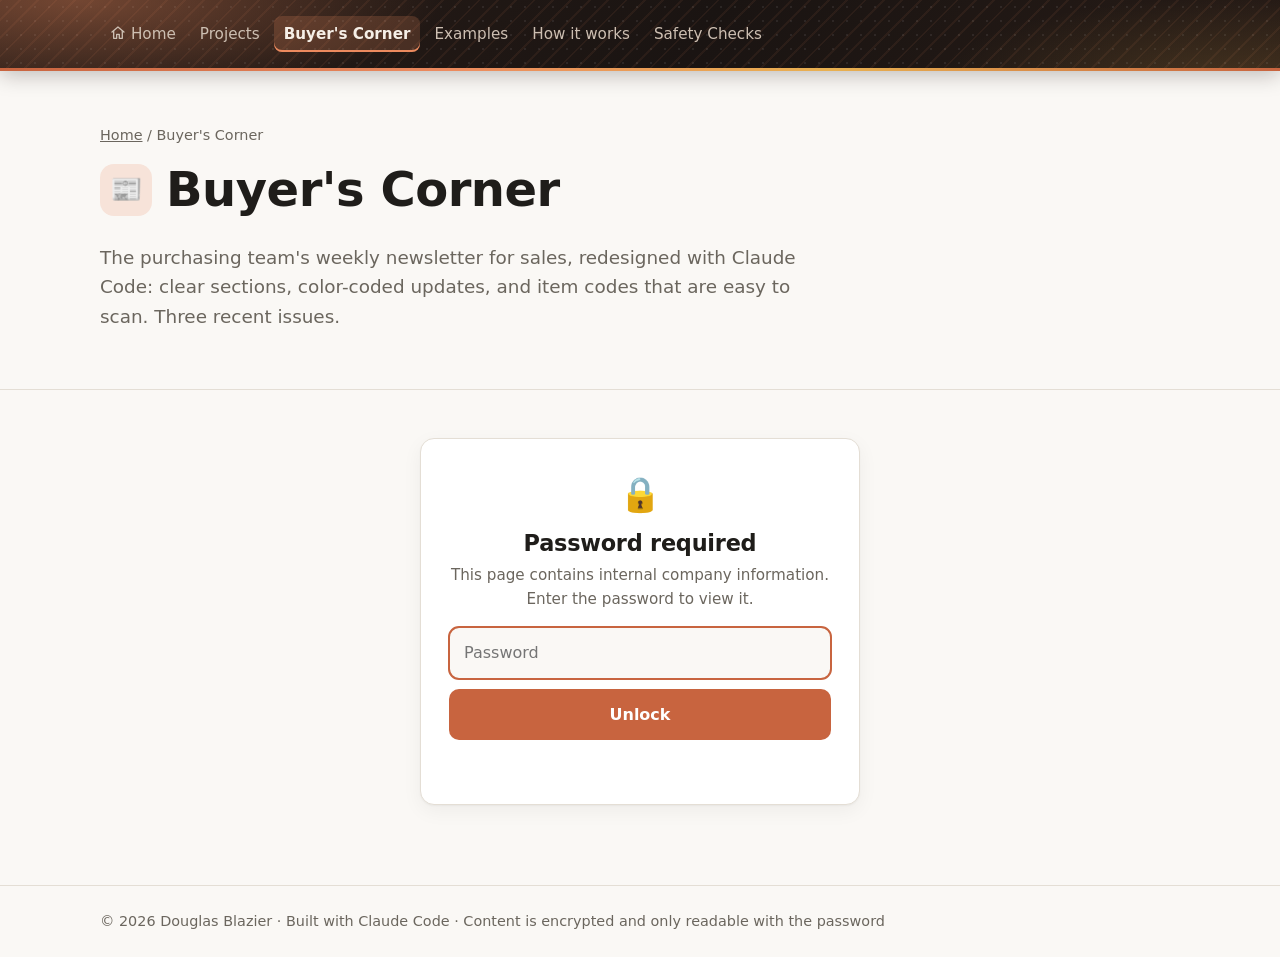
==== commit e41340f3: "Add files via upload" ====
--- a/buyers-corner.html
+++ b/buyers-corner.html
@@ -7,19 +7,18 @@
   <meta name="description" content="Password-protected redesign of the Buyer's Corner newsletter.">
   <meta name="robots" content="noindex, nofollow">
   <link rel="icon" href="data:image/svg+xml,<svg xmlns='http://www.w3.org/2000/svg' viewBox='0 0 32 32'><rect width='32' height='32' rx='8' fill='%23c8643f'/><path d='M9 17l5 5 9-11' stroke='white' stroke-width='3.5' fill='none' stroke-linecap='round' stroke-linejoin='round'/></svg>">
-  <link rel="stylesheet" href="style.css?v=20261104a">
+  <link rel="stylesheet" href="style.css?v=20261104c">
 </head>
 <body>
   <header class="topbar">
     <div class="wrap topbar-inner">
-      <a class="brand" href="index.html">Douglas <span>Blazier</span></a>
       <nav class="nav" aria-label="Sections">
         <a href="index.html"><svg class="nav-ico" viewBox="0 0 24 24" aria-hidden="true"><path d="M3 10.5 12 3l9 7.5"/><path d="M5.5 9v11h4.5v-6h4v6h4.5V9"/></svg>Home</a>
-        <a href="index.html#projects">Projects</a>
+        <a href="projects.html">Projects</a>
         <a href="buyers-corner.html" aria-current="page">Buyer's Corner</a>
         <a href="purchasing.html">Examples</a>
-        <a href="index.html#how">How it works</a>
-        <a href="index.html#safety">Safety Checks</a>
+        <a href="how-it-works.html">How it works</a>
+        <a href="safety.html">Safety Checks</a>
       </nav>
     </div>
   </header>
@@ -41,7 +40,7 @@
         <p>This page contains internal company information. Enter the password to view it.</p>
         <form id="lock-form" autocomplete="off">
           <label class="sr-only" for="pw">Password</label>
-          <input id="pw" type="password" placeholder="Password" required autofocus>
+          <input id="pw" type="password" placeholder="Password" required>
           <button class="btn btn-primary" type="submit" id="unlock">Unlock</button>
           <p class="err" id="err" role="alert"></p>
         </form>
@@ -54,7 +53,7 @@
     <div class="wrap"><p>© 2026 Douglas Blazier · Built with Claude Code · Content is encrypted and only readable with the password</p></div>
   </footer>
 
-  <script src="bc-tabs.js?v=20261104a"></script>
+  <script src="bc-tabs.js?v=20261104c"></script>
   <script>
     // Encrypted newsletter content (AES-256-GCM, key from PBKDF2-SHA256). Filled in by the local encrypt tool.
     const PAYLOAD = {"v":1,"iter":600000,"salt":"pFoo8M37FHYCMspPZFSrew==","iv":"IZxKIciJvDF15MbO","data":"GU8devFdVei0vwsKHeve4tJOaG+12GwHuzH7Quf7S+py/ZKmeqBHfDNPAgwTXLTtGkwwcWNHMms6WqGGDrcuCl/DeDuAx6mDdsA+6a+MGRPOg9AS8vhVQea5oen+FmSWXQhO0sxEdXFYLt4J8/[base64]/8xzw8BrkD1j3uLFdf+Xqe/AutTstVKsVs9piT6mporsTzkAXBDqiYdkTwyK+ggHkFaNmlUGEVZf1hb1g+N9Difzv2jg4Syv247U7IgVUImqZwfIw53GqJNQ+LoVuvz5u0ofe81i7286rukKr0R4JmJ2+h1YOjwkxLJ6E5JMZoKQolZuu/EpD6Zl1wu+IlnQgOuDNorsETdwQIAsdDd+cfeokar1X7Mgs/yGFqLtHvzwVLXgkRgNNZ9z15dUFW1MFT6SSGroHaWnYqZpdatKtClFh4WcisUYzUhlo4TLBNmIRIWsyi1KJZzDQ3PB+Olv4Cucx6O+8Lbqb1VuclPYAYsxvDRllabD/VEhvYigzBIBLkqbP9hC7Pb+z4G65UCVUkUM/Yr+FxgUVkXjUYDNTWO00p7YHoTj7m0rt70L/4HQK0/G7aGY4uNnRmtF86pF/naZIoEY5ZlD5/[base64]/MPYgRd+32fYjUSXTsW5xZslfrXHxnTPGrYGcxNtSYnEvT+cOlD1cG14XzbcPDyhPeals3ZdIZgSA/cfDNABOUBE3nCOzbfdwCd1Yi64Z0F5lvtFxJ2M/[base64]/XAcSsUjXboDciGwOdLWJiGiZDop3346FGs9uTBt0ZEd+EbT2WT7uj+xf2q2Ew67+qHRzAun4TwHxHLOJo56cayOFpL5EvYOE3HtxqujC48GH5zDeELs6GMH0Tfn0njRXG6mPwXOyajTCKQUSia4iY1nWQQcAh+jiAv64SO/066jtOgyvUVpkqTdZaZw9s/[base64]/gcFW3ggchw4+XlRCPrF+yUrlvUIaMsEpYIhT9jLJyDvKhFpR01V7rB2t1NNeH+79XoZ68LLcyVf+kBLYps3GafzOAJDIRG7AFyDnkQL/9RQ3P68uvfMWsJKyVjc59mfy2hqP09hetzASNtOiu8j+saQizleNfEUgUh/7VwhwQA9v/cMY9HZOjwqrBuM1yfHWdBLJ/aLre/0Hlw0xh0lENpujmw50Y61tUaptk541WU05Zi80eWydClqNY1w3w0slvIUBZdRqIkA1KSUjR9a6H1gYY9Z1Ix8E+6w47PipW+D+YXRW0rrfzOWSJ11xGyYBha/dutpWwsPShFqBPMlfLFGsmY8h+xTmccfhHTqPpyclNvkELi7LdWw+4noFcc0yJ5NMV4FdJV4zKa07IQP14CmGasVjn6ltFKovKz+tn6t0Elw5gh62IjFvxavfGsF+mIqCCmFih9BcyDHw2mYG0c8imFb6QBAtRYlIkOc1qBCYG9BNHpMeMxstP1wZ/zgVjry7kAmo1EgbVj3MwsE4YvXhYopBb4w2XGg7qRpEhjIUWfaLu+gilnt6ceh0o7jvXb/ii08qBydc00Ap/m51tuUDhvIUNWW4hNKR3LS01T8ChG2Xvmngk5Ln4Ks2uRp/OMFprwifzpz7u9zKd8RhoT0PA8WqFYAz5RJb0FRHcoPRIZ879NiAeUgUdC/P5hQIzzXaWRvRKAQKm6g4KTn8/Za6ZgTroH4WUlPj0ThL3sVMgwxKGp6qy2P7hsXJ4fLWCy9qkOBYF5/PdFcqQiT0StBuy4ArytEomXGPW1K+ai40J2smNl3HYLl+9QkJXODvZjzBy08MSCQ91U+B7erh3ExIkeQd40A4zYDuwJgSP1T5QIxT0P1b2yJ3R4eF2GjV1gs11pKMclUJF+FVIMbCqMRyWPFPoLnFj/1liFG85MQdFzte9voQ8vXJVpwMPfLKAofWkK3umBdPzLAKkOruISVjIL1M8/WeQOItgiDi/lMTcjOwJqH9k1kcChdLSSDxTMZuXOidmh3EuKhnCdDIXkCBEjl1jRyoKWBbJmWZ4TnKxIFMDv2Z9zd5A0YIAo1X1yCxCYjQKVPpAjb+i5jJxkO+qeCfgvvGk4Y4dkqp3e7fLb6kH0WYvoPWMrBmpTJW/AQBwukWBKjNDshcasEUCiAx9rJ+pfJx+No5zsq3BVamRXXPHDSNsLSeCHJhf+SMwVxu6nNQnb1rGGt0ENpE/QVxXbnja7fUEYIafQUiXKrfpU0ngY1zjqdPNT42AcqarblCzA14GQGd0tVdflEDrA/+8Axtp1Iav+lF3u1xWSwxa9eMFZMAcmnjidnus/[base64]/zn61r7ilKyQDSF/jjkjgPMMv/z5OLGTLnx703WDId2d6Kw3i8n0883aVSUG3QaruffG+w4quIb7VC+Z06VTgG0cWoyrvJ41MKwtcuBN+xcsU+V+UwHqrKIIiosAAEllhZnf1Dfhj+Wpmo5eoW2NewmFiOVVEeNho++69aTgX1rLf/pE3s2LQofC7lawkRIAHEqiQRQDRH3meUMhVwX9Ba3jDHzZyVMieXY2XEhLDnsoBEkjIlm8t9zghxP24suDVQJKfsD09oz+TErHzsU1E4ErkvSfhjeesiSjzKlRlcoC7aryCi5Nc2qT2J4gbxfrf4iF8kn4jITgJqeZMB/uCsgcTIsfve67Mb5Eus1wBN7BAqvNwzvXzeGaTN2GD8m6w0eUR75yhJpdQVC0SiQEk4P3JU/35/fnsa56CaKDeHdAFWln/FpYhW8k5Mkf3AnIzLBQRJ+DzTFv0tNe1nxDAlmJ4XyerHwPyUZ9C2DGm/9aNJuj1ZLaS5bQ0pTpuG23ccOkN7s5dCzW6yxjhc5YZaRNuVePnrnF5kOBT0lYwsXn+Xdn3t1cfe0tl2Vunhbqso7Qr6kF2w48d4UyoKwUPDfItXVis1I79a6ErSofhnBEEhCgbLYVOLqSkedzQNwojoegnQ50/nqCutwCdxsiCCnhh5Kb1T4wK86wiEUdFqEp9DouMfIx+JPjghaWbnomzm0KkVGyv3OMbe/iHWSBiDUFLopu2XKKfxQaaG1cgnMszxvDqYedJJu9g67AdbwZ/cAE4heVtvgTSsgSNEkOsewX77RVvStkKjSGNq0Jw/SrJtin51vevstnI4lc/qsI5fm4aFuhlvfXZuVs0yBKhqSO8pviwIrC0MEMJYGuMLi307aBn+STG3R4CJD5FkT0fjf5QZbybvhqgdU+2gf3RC7XytQoTOaSoGIElxfgh7y4Cat4qPPaavcBHjk9JXw9UDpg/XCbLGFsDCqfqHJ65Zf0G7J34Rt4CyfU+5wzmEGV7znPkr7CHvMXFr/2wox25kMJ08JNjCfyMqUrNAqeqbSgC1MSDLgBtzAyYIZsSdnDH+0PzIP6enCP0QfNXJORmmT2O5bLeVVVCRRPYAbkzNiOpjaVOcOTF7Yc51vtNcinZ0trDq6MUfP0o0GJCq0NAU0y5aL/3Gb/zl56zmNJxJyKcO+ud2r6BJmJdBIjZqay/Vy8NsKP573dgWWlaGJe1LAzo8XRchg2TxXveVE9KtzRzrT62jpL8ORCEHGPEJqo33fD89OM9FRT4YxyO8zYI/fcU0YIYQwf0AGW6JfxMoTBEppI31Rvp/EoivJE/pQUgy3d0qwaIaLKf4MUMFKZEOSsaLbwhzM5jblMkhdm3SmCBFFY0lut+SrdgJfIQcHuQM9wIojl7QfUAe7Wl0BIzd+WNUCR9okUH8hlR3W48O5HK6R3yUrFi/EtWDK9mDNhPMb5CMjiYe3Wr+ptPokUWnQQP2myg4+gqCKX/jxAHDW2trGbjYg5htP5ly4Y3QQmaN48Ed3o9TP//3jz/TqLZ0dNPtVHvtdA6R1fUAICZDB5zMjiauxP9ggFH15756H10tm85UuPx8LpFxakfAvDC3L0Gt80LS949UMGClzwn638mf52NNoZWlEc/FRzSq8um12aPwATtQX2+maxBc4mTEgNcZ0OU9TC31Mm4sVo0eB/QZoAstceSQ6MrgEPql8zo1WUeFcV1lyzsq2F6OExPxYrhOr8nV5BStPNQCH0pRHs58Hd4fFfk4Nmd2+1dXZM97HhYWuGkmAJv1SWlTAKJ5rTIKt+PKHv9oTyiE7qy1ZE77js4y6Iyrman4D+j7YnyA1DH3KFuaRLjGc1x7yZnK7+Vqp0t7FJTjHSViwbdsN6wGeIeH/AnMTaH1PDFA6s3We+dPiJj0KdNsL0flUB9J6Hao1cXYaFSqXbo+O7EyFZyxTHuVQ/n/e3c/I6iw9D2idpK11sjVOGJtf0hB58w2eD4hy3MHglpup9dFsRasAYE8J4XT6iF88JSD/mV7WREq2rNpfWnZtJ7yARi4KZq5SodeRLMpbCeu+2MScOp0V8f7XJ6491JcTIPuPI19tIOW8w1PDsftMyAti4/X1qIcG6zQ2IX9oLQX1ge/uN1+mxVvE5ZM6ZTvUXp2Y7kFEEA5wIA+0b6RDG/Ny2GIqmUXTiINupLZ3Ap1rwT2wPOkqWO0ynv6/4TQZRb3zAMLylGviArN+pF39n6ZojMys75H3y5o8WespT5aGuog24Y3y2rDkbzecDH3Y5OTG/[base64]/6ONDQRm4M80uoeFnOXcLJcw4vTvyaqO/SQT9iiQ4M/uHdJFt5KC00blDbf4213vlBlR1KXribyderfTH70/3Et1z0f8353Jg4bBYdRe+2bpnSDcAomw+ay2424xnF9KVM4PzwAs3UBz8Efesp7lUBbUzW0bhqNRWlf8gmYi8aEwgKotFM/ux/3iT+vOjgoL+X7D26NswzSXVTPAws0sAol2BWglEP2iUdi6XBKNbUrcpu4ng/dB6/2y9lGbfa1MsdX0th1LJlnCjTnC5czOHT09HqbM2kZJIK44601XUoC1DjGwpxkWni9zwnqgRc+lkQtqBkEYy3FouadVxjO2hVt1RXDDuKIKfBqNXVHLzt5DX/KMj7r75bLO6LiYupOy8VRHX/[base64]/i/vj4s3LWXMFW88NI50vx30FA0dJWPpORo+0909qqDgOy2P38DA10IzWN3S+Vj7bV1LXpMqS2+mpqOA8GAHDjTu9ARuWNV+WUpOqmr3+Yj72C9GIqK5m8UAMPqIEjV+LyTMn3SsUtge0QxJPG/Ux55SIUr3C4DYHDrtGQxSwtQ8gpoK0IpyMh1Tq0PR9b5bfGOTtTaijWq+9e8hiSquhXC/kmq65HWPZKM8DRpfXc7nr/7JFE9HFviT9dSvpqfKt86iAOQjpPyAAwCMuNksRueq+hRN7FCg67RutnvNBP32/YWbi4+vZcg2EmOtDTW5gFnExzoH3UphCJ0XjAsImh5KEe6kHrE9clF4Jfx46VL2SvjuF30Ydhyranf/W2p+k09u3K+68Kr7z3XcRLq70M/bs5WXVG/qV57PcmxXGe5qm/Wr/JoU5U5M7virLkWuO0qDNAZ4gyr6M1Z5KsHHBMs+aHh3qTA7QcKrHw7Z1dyDh1F21JJwD9GU/[base64]/p29SzxxmTpyZ6uuRK99A/te3pJ7U9NyILE+bLdQqlUQaUHitP23RN1R/MN0wogM1xU/9sdv1vNlmcUS5XXdNSfYQR/vYZcvyC5IRDNK75iYB0SAyNqbBJzGBpi1rxTJdD+8+zlc49Adi/hKqhhn8gX9h3/bt/+Y8QYM2ITeGB51HXxPV+Oci7tPjZ6cnG34YAYyehbPEMnhjzIbNzL80WbcXd3f3kvy8FvkDcjDHfC5KHoLMJcmbKFnr0+D3PWMnQaQTYeBUZzQA3AAZ5X5crxDjcVPRDGM9HcIRHyZEMfjmE2qxFaa+QjLr6dAN4SqL/UY/2/FDZQg3rnbZqq0kcUGJiD9T67I62jLR2o//91OjDgOZG+nI2mIZbCNmN0Imrb+p6EZaRhBXD7ocj5tLvU5IZjf4M6Z1YqyyriyBHHcF9S3R7geRE0qnxA6o69OEnBG0ULBahJebSUJMKGiqQsh2ux21oKMeBBW7PY/DWyol5M8Fm7lyuVuoe/TT9vSdc6rvpU117+KJIMAm9PJLUNElYqtUMPmsQtOvEOc0l8AX+dEMc32RfF8VhqY9pyUCBe/a+SdblSOpZ7SYtN4GCyU5eM4x8fqaHN4APq0UNbHRZydkPOA58GbT05tLD9zImwcyxkXv3uC1yWa5c4wxOtcRB28mN4MIMvk73L/FRpWda4LI7DPEmDJDSP0tfW8nipuXJ9vvlz24Fc4WcL6zNQDZVSL5xpGpoHRBnkJZdkVcT8bsl56qtvWDMAhBS57sHbwbXuko1nMKbtMRu5VOu6tamxukKQcIsYHsQrxqbU8QgVpFOrEN/d30p8N0oxmWsLjUq92KuEqDByzxM1ftUY/zCzzeUVHf946j/2/[base64]/Wa4en5HDZMCqRMAW2Mk6qiHPmYoUiaAzfmNJCYr1SqasB+hWLvuHaCcsq3EPSsweKfNkPTuIDRN7NVKvvOFnhNDldC7jFZXXjWv/diEdlQr9aGdv5Q4FhNnHSBiBWRBul7H5V+VMr1bCgx0sq6wnulLtLAbgecyxygoNa6vskA6wq2poN2IroljYDVoZ05ExQFBVeqC+G7ZUVPZQfO/18TnDXaj+9tMGf5pGCKTGtqwZVS7WYOYd4clBfSHcMQtTw1s671BEjia66rX6pUhALCwDlU8HjKahzUsnoB3QO+IVkO7xaC7U/kHGiJmwmVv9Nx0fX6IvZdGib5XxqlYc4TBZzn6TrlL2LP3iuianLNXYZfeNXYEdaRuq/1vosenINHPEn9gMW8Bcq5ndwsR/5zbEtXDW0rJ+4/iddsiTGWXbkqw7iqFT0ZLOeExWXL4r4ktfyfndiTwye6PZGvzlgH9wbjSr4j11c9cXR0FzpANTsfm5HvZCjj0BrDpzfAarGKJT157/CWvbsSsIbPI2oKPl1D6bH88UVCUxxf3GI0XBR73/2/+MmLiE2t5TvTzvJqex3zCFw9l+/2Fcxb2FvT4VQm5I3GrfcVrP1DTrA0C1A7SVJUDEQR3kRl4Aa2Yk5PxdBtRxNm7nB0o2J2c/M3ZljSPby3zpvBqRr9RtnHp5dqvSem/CRdtdvWfZJAHDKtd4ctky5/0VHlDQC3lLN+QswN/yXHMb0vEOjvw5gzZtX8xLiAiaOGHeTUjHt0R5+KLjPruM0bKkwQKt2bGtHPKOhQwk0h30PMUk6uLWDV2+21Q7654Y5MZkIV8sL7GoOXQwWJ5uxEE9OFPKCPjQhR+pmjaGI+GFYmEC/2QP8EJA0jp5fl1DhEpFacpvB//Lllj8NG0NW5pyZcgrlH/qNVM1V2mUIpPz6tz0MILORLDfQaWUJsPyx+zqfUAqz8dhIuDMxtP1k6CS5QWjdL/Puj4JemOLvISSB5lobb9IxXT4WS7ANtIr1WdruLOM73piu/4CmBAPG91PZ4meQ3i9ff2Lfj/EKXDUSoQW8+CYS3LkpICgxA0Hzh8iJkpdcbgw6LYBhWePU1iurl72Ce5oyjR7vCQWfrddOBAqeUg/yqWPHQlcwFHq8Dr7diZrFPq14UPAqLnwasiuYBGuJyZwGjpGh0Ds7zXta2IVfWNN0Gai4u+DCM821OfGO8v9UYgBHNYwsZJwBwjo6FRukD+VEfRcLCRwvxQwJKNiMZkfobWmtK8GpRURaZDEz+7tL2qoObHZVY4EKE6/qNxmx+J3oc2UHWJ+PNOGK0gSZ+KuJD84S4AvS1uqwDBuPx8qmEJea52NU7jUJJ6tX0jR8ust+a64CTDIB5V8HDcPbhx4vKWFrkfJuiyXrHIdE33xP/zJyAH36VyENTGv/1fPULCFjBZhc8Zn9/cMB6zRXkvajJGlyILcCaMweasHAh7Xy6G0yo4sSBvMpBaTuyvLBwNG5CWI26D5N2LG3bNoyoCnHOOrD2mVxcbGJvDdISZpJU4z8rM2dyJybB7LaDoi+sqabgCOsf4niLWIT3YlrgjGv/mp+ZBMSFdBHMxCLdEDB+oF/nOx7+rDfPQyz/Wof02+FGAEhCT54wlc05fxMGpKfH7vAnAipw0XVz7BMsettZbNFqmJxv6AukM/8Ulc4oiki5KGDvFTMgW1MQglImn+U0OOik/qVx2zRUccYgxKJ9BDPa4jHwH/Av1qT2rcNTS10fl1Z8Oj7uiuoAqp++jUIDWCk1pRQie1hBKWpEr6thGnkJ8GRAXk9lhRVAgmzj6E2Oxc5ITxEQhx7hVi+CNEtvbwzRpVCRFRDXwjQo160thcxAYAD32hSLhnM9r5ATzrk2oDQelkkCsEr50pd/mxvuoWJZgxrJP7uDP8S0EqaLoZEkjQTMREe5MQbFniDgGYv/K6mmyribGrAyhwFBb3+eexGPvFfOHF6IMx1trDZ48/KQmZu+faQ5hkGl0prVxjvklk1BCWpwcmivVZLqPzB+5RofVWjxcqz/WKLGIb+5sVtb7ZKqIGjwD/NtqIFvWVcOhgD7LabX7M2OlINIfIFWO30pULIRDFEoWZS8hh0O8U6BevwgSs1fKVe/e8cilfPL32RyJCB/vKfg1Ug3BbaYZSNf7tqGaVt6GeskWao0LP22SU56hvEsNy7LQRUdE7aIvv8B5wLFsfi6/HBHs9s8tUufZkVEcz6xafYuUIeqIlEXUP/Kdo6nbo/yUpc+9cTYTzUba23VdwB+zh0dNZNggMZwemFgj22DXI6IYhDLzuQE3+HQu7TSQTl/Gw7S03ff52/mzovkOjdO7YpqifdBpu3Vwttsk22WqiypWIYjilo4FRvT0UcTbXCfz9iZka7W29dF7niU/OszQOKTT4i2xpE7BuVdyGGK9b2rWhZWL6s5JWQgVeyBAM8ITxDWbHR82865X92GRY+z1AdPGwLAukePCmKLCWLAX8FQo2yr0gMaAW3CclTceiJCpX78kL2FMifjGp0pajk9vagHkXPd+kTuOEnUgFVMkH+TwNSB90Lm8RblaIIRDoqUIgbppm9pO53/RpSXVS9UWMWuIEgfoBXSaARopnpobrWt/EimFeALYH3vFlxFg8vEoG49yVViUfrGOnRxSTa9wQuWbbS8XLmFsAY012ZAGOrGmiyxc5pVBIqj9cGJlGxQC1I+xAot2FWp1Egl+AdizbMBO/p01/+AiZNYwc1gtr29+w809Zj799DphRh0DRlPbr7Uorv0V4hjgUYxbUvI09uACdpov3tvIa4Z9Xh0cSAoXdVk3DF4znHfbtWd2+8wEs1IzaZ4bGwkwXutTWjbkzzXegG/+ZdP8as4CCwmZDTm62LkVMOx5aRoNWBu+VgEzlfNDxMPPfiAB1qGVihFSK+eRLlRfxHdGg/gtqimgOcG456WmYhbsVy+wLiT8MLRfZ+/Oepp6/y+CsXOHnK2Yplal60fioLsTN/[base64]/01bqqMcEALn43/if4QqcYH50OOzZ79bGB3towSR4KLGLtvHfJOUEhc/+mSxyvoSy8vWurQ9aAN9KlVr4MhTT6rI2U95xvPHurZKwOcGK9n/MV0bPZKr2ETWdZzfUYttgoJG1FkCRyRHmY+Brl0ncJY5uUC3a9CjeJT+9HGTbsbF77XbhggisTQJtbGz4Pqqgenmb+HU+zm8OGp5hbZmMpJM3JmC1CpTolypbr107vZeqo96k27UvZJjgrF1tW/DQp1iLU2vA2tVHAK1f7ujo51MPO+/1kWKYXtglo5Hiyf/XSbkHJ5WDa/2/RbJlPOUPei4blSuqDZaGFfPjWty1QtLn7iMzy5nfBrl4Mg7xk7Y6Lmu70/GKwlUQRCRKErMutAQrE+3v41sr4x9JKeuSMik65cB1hqqJIUmX8I8BT6upXDohC6A/9pPFwvSv1+X1pmluEE8Ydys3Mcb2xbkTAH93JeC/iopQEbENvTIo7ASktHmiKhD4yv4YJdZdIPQEKqfdQ2m2AO2k9roXpyobX/vGvvH3HH28hwL8ZLHNomFzt3btLTMXOoFtz0C17ZjmZkKnpbaIC9Q//W1VZbXi+UVGftVrCOsjtApNblSUQZWW07tM06/JWDgfKa2kwedkerCjRTpaR+fiCIVhRFBBdNHIY0sPukMAVttcfNN6lYE8TSGqDbucKMfFO7UVV2X1/b2/dqtDKGw4QvZ9RNbugIyoIWCoNjTuYfma7arco1HIpaoWM51WcK/cXb92fqcInWCpEMhLVg4lBlP8v79mypkDCC0a+7I4NhhSCRV/IIVMptO4gyJcSrJPmHImZL6q9j5MU3sk/pRhaKPe+MYIdK7gq+5DxGxu+qtDfx0dm0GysWM0ErFuX+0hmMEplpJ09bv1ByPz/AQYXDv9FudZW2pWuJHY+9crdOp1ETEXKr12G2rmbOw3qhDItaar+gCmgufLVMWHVyzWjXtEjzYGEmE0Nui2K+De1KdjO5X84abenV0rXjiAsjEbWNTVYpuUskgExkT3DHCUCAPHpMcem6+xiyYrSvZ8HABpjHVkZEvZt8Z2IB87/7rn6nhv5G46MMScDJEbxZKQqm02dZx6hveHS2FWQQCHWKnXQxhMrVukbUzZc4LXkWuo4k464saPAH0B7s1a7QJrtlvFJYqAnl3aF238ZTcGTyECVUn6rJoMIoyPAVK6iJI4bmfB6IY+bDHGKPHhrzX9Zmv+F965N/13zZls8/5RMt0HBHe96FYxTz3JO3PAIYzDcXRF+/OTudFVdrFL9/8YOe3VrSGbXp1yg5PGVg//yw6e3zoxpK7YX9d9AHEQ1FFGJ4efFPglPCmE+z+ms1D3IWZ4RSyxtnkuPzrAanEm0WOZzcJMslKRAi55g1/80AeC/eVCxqiTeNnlxPGfXavkJI3SkLtcyULVuPnPznul5kN7JfNgM/nYI+6dqxKc9+QsAowBP6ku2npqbK5pgvMxgoM8UO+BUwWjEUxQIhkW6rS2PppLGNN+ArTijpitHDHiO20N+SeQrCOpO1hzUk0kq7FaVUHdyQzL/9QNDCCa+bfVVq/KvAzjT1YrwzgfwHqH5y+oQkI6orSvHV3E/aMnn3qjtjVcPs+bTNOoaNs65tT8CxF3ML0UuEy8nUuEmJhFJFWfgJfbC0N85HcNuX1G+osYEp4qGwbiPYsdv3DbGc4m/urEj3r5ZffUX71OT0hIncwA4ebNhr/[base64]/CEfcVZ/yAY5yuuN4quvTWrcdK+6zRXgInZsIfHouuNk6t/Nazu0wPpTIkNvXmr9a//OUxtMJYG/NfZEaBUS4Q2RW1E78MqJhONwA+ruinEEY/XEu0OI4V0xy3239MzNP0qDPWl8d6nz4Ym9X183+knt7M64ULjr8u2wfcr+Ozs+6HtwSho69HslAILY2YGC3iXYRMQRV11hRh9qx6wjVFiiTjozdbtUX/[base64]/BJY+IOT8z19ctROsCPzz2J5RIChTzXe0DYpcuk1XnOzflR2C67TX5cWLjcGmgCHc6T0n1jn8XC4yar8oj4doKuo+AA/o1oAdoP58hY6od6l62+FTmen8jPzYlFNDmQA2nh6o9gtvFIXLrG3zlvo3kNvYuAi9G7JuLZNmm/MyZ0nhs32X5+FuDsY7tENJ71/Gt4NYaDb138G+/7DsfsGXfHE7Auh24cy6/yHsph4rUAXxQNAxmVjt9WwzoMYmVixxpX8lfZMPwH6OJR1r/VW1Cjw4n7belE2Y1COUp6q9hkgn8cYbZDvPnrZTi9Zl0daNDgdiDfQp4KW7VbpoegYpogvaPwvdfHhWAS+oQehj5CQnOJ4lWlLI7V0cgqCw26cI/pzLx9gK7+9K87JzGKW9FReqiVYVRjCSwApF9pYvoHC9Go10onD/S/lo2kga0knMOx4OEV2OhCD41C8KbOgLhCfELpQvk9DKSEBZLd6LGaomIcgUyXdLHZQE6d1e+exSRaStuFXaPIQOpwmnP5IxKYd5fWQGS4/jS/LHJWmODYGsZvdVNGDI6w00Cm0zre170D7I0DLyHEuetmgbFmTIdfJsJqO3b41r6k2wGwtOXr/f/HVfSNktlbRUeGtsTi0m1iuZ1hNQGpiaWNOJTkf4ZCUYdtbbgbyZ/WzhJo1S1AePjxB/NHCcng49AR2prsFDRgAaWytbyHv2NNiB+J7zHo6JhhJvnjHoge5acMyEd5qRQE0AvSCeImdqatw68GSyK7o+lTBXbINtLjXh4xN7PJ+3Sj0xR0Y1NPGwcIkmRNSVSGLT1QS9KhJ2vBOB4b3oN0IUOoucjwCD3WT2OW3ZwuMQjVOX/ciyyUT82JKxxZktVxIroOg7uhjp84EcSpvMQhGQgrK3iuiR1JsS3LxdvIKrh1RUwk6nlKvI65oQ2iskvVBSv0MVyu+WYPNcffDHYmF3Xs59dYrlNP38msTO5KDtl0OWOaS6BcAbwoiLEjV62PLrMRFI91r34My6OPFHIsj7wqpIDNKtRJv/nEHWnu9l/jk4Ado2FG0aysCmq517SvJyPUATv/HPZg8tAWQ9qGkuJT3EXkIwrGudjawAyrCf/UEG6iOyKerppUwuoGf7Lx2pshncdzopZiZNFn2Mq8SQbFF0Wv/F7zMj+4vXKXWF9dwnCtrMiggeLPcmZK8EJzicAOc92xQPBpzTqfzxGU0HriyVf24yJLlZ3kAWeDHQtFjnmKZrP6otpfYNPshIFk5wwJ7DLOLZnOM72Lm85HgYx+VSHwRGJSgFeN8BQTlY1D7OK7TNW8zHnL5/syFNgIwTVrpeJP5/f7fIIM6E2dZomRkE/[base64]/oI74PbwYjpwv5xJ6fTAgt5WNW/pyty0fQDvj25Tc9PSDMc7OXFNKNlZM32rxw+yXinCmufsL5SngfFfzxoYyv7nQsAC2Peu1jiLooLI6ao41UKsrcXKMRiZM1mDEhyMTWvGNJ6wuFcUGPAEnMrryHOV090mlByzG66xOfXGnidCWTIshgNCPDexnWGtuNx7oevUo/+ss5EkGf6E0FZ+4bayxZWGqM7/mS7jJLEsWIqP5LWQT4jsapuEvpQFmJXOxesibdeasg1DEErAKGaKu8HAK1z1kFXgNv8aQPmFDSqwY0OubTI6I2/f42DMZYP6nCweKDbIVdXoL8TWHb8WBFEpPpQ31wnOBw+HtwCG47Pbry6s60qN9ukMIyvZ58zGyf0N1e06NvLmKLkgimFrLoat3jOXUoYbnLgKZv6VR9rwcrq4ZKvm9/jq1Pyfn6JBcksuIXvOHzPKUlO63TiOt7Mhrw3nzP11hUcsMLWlifa838YMmPb3QaQptBMBrfkDElZxA/e0XvhU29OsdvWqo0ZJ9l2E8yxjrk2Dj3FqQ3n09uHnFLlQCv4C0bxwkg4iMNAAfRoP6JFFCCBN2imiFA3hKlM9MYugK3EJCNIlzfStYpmOiU+OlE2XA1hDr1Z3/lJsoS8kMYX8lOWfz0/dSWUC/76xsTAOnui3CX9Q2jI2VmjrCli+n2KIZb5lTRpiv1Ue1RSiTArAQpkIK4pzoFheBYrenlAu3BSqSjUERA7z8LSwQiaYtvQNJkS9eEeUdXpZGZkwqUK01+whGfdiEqVa2/phkTcGO5nbbnXvwVArXd1QVHzUdAw08L3X06xJgFJyQ9tIv2AmnQxGxvguA51n0YxLX/bbPwSShS4QTK2nxt/PGsv4SuaccKY3zEeZjPA6RaUU/YNnuUV65ooQpxn4XNF3o52USKSo0MfY+EvYB6bQzN/356IgRcO6fDKwDbpidN2hfkeaYnaA/[base64]/jHHrsvKleF6wL1AufcpuZ5yw2R4Z46n4LtKaRKfV2kkp3sZJN+c863MeEoyHg98XmfcMKFWM6IMVsbyagyJuBv5QNhs01J9FHxZ7luUjgW75x/Zli4MFGYmKbLs/+T4832f35DhdrsYQPOwTtPXZEJGvJlU2g3SDXK3WCBcVdnMsXNkrZ8m/[base64]/BK4hyc16IsYY4gRpcPpCQHlApJiIZm6wI3uiHw3lvkSvprbakiCug2uWkWEf+6KF/Fmm2uo80sFgcx9ajUahF3mo4406KheTu7F//[base64]/1jU8pB+fGumZOaWF47ssGrMsDTxDvvd9KOGe7y4nxAIdynghfEd9E5iYgpdHCq0/SRdbIgTgEzlNcC13+JGcGkz2i5ar+Iu2419YWfN7iA9VMyHOK7Y8h8xVB0qVgd++HKoSyMC+eeoba97cninAbUtkamp3kXYTYp/Fkf2PEW9HACiuIDdP2u353HJ+II5mVdV9uoEL+P8ARv65JUmDiMt2+JFh6yKlxfXjPKbpwMvpr/pbGFwOkxG3TgON5JufeCQvfCEJ1jqjLkRMQXI/sxiHCjBuqq4/byNbz8Lx+5W60THkWeT1UcUXdjNeW0xAYJxc+dlZMoypxLdP6YaeBWiUGmQcUS6OxYhje8FwKs9iY/ccxRQ8P8I/MNjq4q0CNcOk8yK3oeyR46ToyGN1v6itm0Qp8Onbw1FQxzo8h5mAtaf6KWeawF+okCnZSlneQ1jArtmmvfgPTopyFtyT0caF6h6Q7lGqaiTkjIvaN054uof/p8Zk3qZJB+0SODtKF7rkkarFRG/tYFudx1fQnajpYX99pqn5jHbLYB2pGJqbFewLC0VaMirsLzp9tVFakaZ87DwfPcojxXQj+kqPF3kEG4bMEuGEno7ub3UTlW4Uu+R1bVQETBbejAhfN8dty6Tib9W/[base64]/R1J4ULmrgaTZiEUMX9mZGs91sUb0Dpbl9gisSKuSgK+YqqYK+6/wbB7XFGjZ6EbmrsdB851mnsXT+Y3CdcJnirMf2uYQPPc9rqhqgD+l+6bIQ74kNjezloyqaHKQq2NKD5kExPoxhbxB98EFTjTm7s+XPO/OnI8h9DBlto/GayDfYekKdoKQmIJASuh6d+TVFaX0t6zGRA4zDG+ud55VFg08yNX93uEsaaD6iYr1s5MvVqfdTXRh2uu1FYRZwQ8u0umTn+Mkf+80X/I3H6wuqaH8v+3tpcN9mlp2QpEdnnQOc/y1vcVyoH3ttbTFz0Eb+ODo8QndOPkO27WQkEOYtrToo6gTaNoIuS4AYMBrt9D2xH80rswPMDhHIf18VNtNcTPWmwo5Wnn9x0N6ni1OLtoh0WPPzTVaQF0nfLlDGmQzlCZGM8rZyRXg8oAAl+Pdm/CWpItRfQ6NE6/oj29k4BlFlQS8N8AyWCLFU9AjiTC0KT/7moG28unJHuZKdfKGukI0Ao/[base64]/vI7dmjY+EG9kVSSrnCjhbRtSrlcKNC6MduSH5sWC11x7+y0oznVGriopN7NnMEjYlUz62kIJJUZC0GGZDofADPDO4iVFDK3VtsPAp4htqAFoL+tw9b9HdchMOIjlv8e3jYCYqK2n+A8+ghyJxOGV2YQ9Pfk0jj0fn0vrbE1kSajOdRV837WSteAE/SLEYP3dW0vV1JPbKZR/MpB6l7LTjxs5aFjHUOZRl4yR5j/[base64]/jhASm3NTP4/0us5TzYYZiaablg1YOj9EwdtyFfHN/mYbLohrcJQvmOgjuJXeI1iynlGx5uAV5F4XPN/N85cmpj2u3MmQBp6S3Y45pqXiVGTUiswe5+O/oAUKIeNlNTt6+1MY/Vlf/BLG6Fh1rhBkLahOfp6NgN0lCl3jXlw6ganXGw8v7f4kUnkGl01rN/ixkRQ9lva70wSWTSuL5voyTOcSbyJnZRrUdX6Z4TvcxukRDLaYoDjFL/[base64]/EOSYMcH9nU6Trr5j0wcXncIJBtzlZHvGq+YBVRPGnoMXk6+smsS93B9MgoaWnwGvLe2VtwbqBtOxRzGjMRh9fBehFksdpTdX3G7fuOIFB61hi3SpbnOhSxkYW6eqRK4vCpLgexCpfkZhy56JM4fdPbfpLgOMTbZo6beQafJKjL4Y0OvWOX+H4T1mo4VIlHL//kyoVp5fKGRAvNElhtDl2+KpK/lFOJGrjHLbdrcKx3DABB60YaLEK8WZwI90xuZxvqXDGzN0xzaqpJbF3/eZDEQXKM7woT6VoO4w0UaZ2tHiC6GGTNeN4dak2I9lOyRHPxXwGBCI60898NMuDbYnP353r86WeXt2AjRU992j/SocJJeKQkdx9xH6HPAXBcKDaI0Kz/Yw4LT5NMgvbyasfvq3xbvex66zSBigtxq2pmHj2d0McRNrwABKou4n57EaYgPlxzBMIzQsG48Q7lM/LKk9WTxvm2dMJYMOMEsojBTsgWvxqBj2Va2JMBsPF1GQFgrjBFpOAbPN3fX+TT9X96JtSrAlW/7HNv3HR81NL1eRSooHhwN5pVVaS2TRzWDUV1igN6DxxmU9OjBp7HLYQHSG+Lw9CT44UAXITuI1Cmco+EafqFAgEWyVX5KAmpWBVYkmmXj0AHMr0sMscek/BJ8eJJ7Ox35KzZvU/3VEYvfPOW63TpMrcdTzhC0pA3Vv8QSPJjuNxBDPyPZBBOqYGD9XyiPbxQ+A9oO+JFuAqTH1V5LfxzhqUR7Hz3HWN0CDqaA+tpdsQ8OCSiue6ACn/HBVZjatpp8g66Y9/5tdGlLKJuUYEfhOfj6J8ca323q9H2LFvyBCqVUrQZxwIsvK+tY9gQyD3qtzaVcl/amYzS1rt7/EH4v6Z5BKRcj/o0PWDLdp6fMpaBO58piX7UyvazjCRzMEmz/SuTv0CpOg4zs35QjryptOJN5zA7sPXUIcFyXZtQ7tFWubZXfwUShNvSRI/Kcl8yX8f+jq7daHU+ik28smfr0H8RGa48Lp1MeCKRKtnqXUc2LDXxmxWX/au658Q5gCyIZ7q+OXwNWguvL6XisbKs22pxCfnDgj3q6r5jQKtowvBSeM93jHGztt8czVBo1Ek9X7KmJjXgxwcL2F4TsgwwieYolJ2Qj44w6G8kT5EFObJYiKs3ueZTl9zhHFX3PCXH62hrDWC+P1vvBuJplDnyaxxpqJ2/ipMAw/HjYz6nZtrkEfN+mWLBSd4iGWCWXkoiG6W/JA9hooBe1KfkE4y6zVTTsjABn4R+mPbDa1ybULaYmYcWmp/6HoLZQRH1w7In0BFKVBAEPXxauYYpQLK/JQA3elcK0HVpLbfLvdlYP7bNzT8bdjpQAgQ+YrpIxO82mB2SeHZy87ykhnaSFkDK2BZ609Cbh09q5uJHi+vaVa8FWM7CaGy2Z/51dl5m0KFRd2tW6bGU+H7Wmu5mlswAozfp7hpDs11+xKV7jtE3U/oLc6IbYE8x2C1FZ9DosTnRm1tRJjBp14XUT1cLrwgic2hOPZ7qBiN2DE4xsBDKfyULBLv3y8HRiQzlOpVu8GAq9ADm+VBv1Dzb8Sl7sB6cLzyo68lpBD0RcX3mtsLbPeBeBufAqHlv2/WYN9Npnkw7yiDi9WF3cjvI3Qm9HdI608xDSbMQ11V05s9E/bxCro4BadSvW1jvbKvJH+a6lElKlp4NsJgtKzQb+DzSFaCs2cXM5CqjCb/[base64]/DIJLDt2xFH7nR1hIRPjnU3BPbQwZiScvxpzoIsmOAKlLnE05qsdnR7YwHPZRMPRGcT4XZSg+VYt3H5PLizOSGwoeX1B39YA4PJhJMEW5hX23WL3kgY5DPWd00Fy8ejpnPb8R6v3I0mP8KdlZqXVdrqFTWA17L/LHMND5FVlv6iI2cZijr1Hwk0/3v/l2h1p/RG4+Yo/[base64]/kYAtfWhdlCNJzIRQQCj02DXHYj/jJYm9UvpTwasvTlYsxPzTQqp+rDYZRZJhVYTdAN1jM0mAgEVkxv2yNQsCt4vWTQn0ySEigCbdf4j2YFkcL9Wr6buelZbm6UUDA/qDNwCcNLR+BLVCnD2SVdQCsBO2fyQ4wBft1bFEeADbIdYFmJJS88MLZeKKCXR4XFGMPVCReLYH1gTqzsHd5XAoEp1WJ2uynEK5WVlN7OZi/B/HcY7Uq+7tDr8BoQb9VKfk+3pvyYZthBmg8Hj6Veer7vRzb09FUK4HYTQ5w6rubE0G/A+mutLY7Y0qSLWjwo8B2OxxxkYIbFFaQU2BWJHyq5mHT9Kjf5xo5sGLRccn6CFiSPQyLGHzAm14vYGUuroUcFHXkzficaJWUFQRVARPMmHtbK+KIkTMcHpWM90dTVT9x8ZrpGWKUPdCvloFcPQNPVhysxOUypVNS+kG3Flgy9MxdxQ/cnVpmmkWoNIYPHGYtd+2U8/787DWbgFLt2RKwl8xNsOr80Am20zleGkoN86bvIWF7e8LNwZrvt9gj5TkwTW+zrOFXvM4fS27jOGOeA37WM5zWfh7LzXMrrPeBN6ejbR/3pX4QEFNoGDSHCtWMVpxC69XGBa90c0476V0FvEYzo/NBXEEd9EHDsv6dppa+FpO2hq0mbFSuoScNqRmJv7/wZN+yQzfzk5A3/3nUqnd4wtLHCOrZdI3vjqbsfD0TBc2QND+mPuHJ0LV4WXExs3cICKIkItW4Q5B6aSpICDazqgGh9QD/TLBT+t70iDJwqeK0ZMA03j45AcKA0mAq783vzRenNphC+1ZVyBFCfyQLAYpIiJ/Or++6TC0AcyGGfCGoUkSpkfsIBtjK9ZEKbqwMZtMXmNFfD//NB82hKTiQTuhycN5wIzuUm9ODDewNdLgr8Kv2fWF43FIkIWrtRrzJaG//G711+Lhib4wDnW7cY0vx4FDkQBoT8dkjPO8f1B5OpjO5SDzb4fXtbRS2ycpy4ljaeVszXSR72pxGWg4qLK5d1SSB+k+AoYace3PadzKBRDjx9VWXAzSA/QB5pqyWYi/SVVL3gw0Nj1Or/OU7M7r34SYeGlDv5DwsT/gsxVPsxUyH1Gj8arANKFFogDPqAANg8az1jiVN9HRAHRNx8dv4PRbtkPhpwkLSOZMgBH8VpiU7VUKQoxjpVt2afQAEE5jv7hR/65EgqBgfoSK6oUaom4SDJPWdAZnSbPa98G0agYKTdweGGvidGvnMLOnWyddTglvLOwtJIlK25LHzPwBoUHXwuDQ/mk+DKw1Dgh1518+cXJw0ANUuqGXhYo2Qy4G3PwdJuoZptVBK9Rn4suyNSNdehFwnHtJK1G1t0gtKm7V5U/TTpMr5HEDL8b9eOLT0Ka+iTyddxKtNAxDYw07C2hWKNZ1Ffk1uIxTiomjPJxx2DWCFP/+unS4GPfToTzEbS1cPxlwClhn4SVXX7efdZQzT/b9JlK0YJ9MPSsIDeXzBnQrzT/nhAwg8zEMqklPYaxSf6gOb6EPrSG67Wvhcxs9upkXJtSnm9Vxmxi3vz1ApzDewquqXySFgANEVj+XCYem6TtmgcIACt8BWhmhnFKnQJJP1+5qdnVfNkjeEFMbkAe2SEbIbseUu6GQG49XWhiumSqwXdgfOstPqRXqX/YZoNpIc+uVJf3ksgy8HVmqgFv+BU6f/pzyHulw0RY1Rhu0Gp2fg690qCSe7zgfUWEJVbLhtSdtpsUr5BEjQ8PgMGPycJT+CSH3FEeZdbx5p3xa/9L9918tyo2zNDQCP01fMrbfAgtc6yg8aocffk0ztks2HjeeWkSh5bVWBKnZRVkV7oL7Qp2q1AmGpbYXZXDeVQYNl5eLJ6tF1AOCFX6Np3Y97L0+Hl5SERPhw3J5VXKf525NhSS13PIGxsoPbHBItTushzBrp4iS4aZR0raCfLQqW9/9l0AN+GTArtERrVYYtpPClmRAgUIFU7T/RQRb4JQvQf0cMw8XaDu/KeHQx9AplSu8JqDx46xUjNn17KnqTBGYdwLDEbphFfftymRky0kJWJmIWTxVzG4wXoBxTWqHpSdK2bHZjeX9msP3KItu8XWcefj/3vJ9trqFcJ8VXbOX7lmNLs0SxBn3gGgGzmHksN6E0OK4hduqJXCVCetTaGGxus3sHoFb435CvhHffW3nDBGXzrPGoa8Ml3lC7q8hkLYV32YdTHOYhdUeapMkJVBk/Q7MJ9uG2OTPv40POY0TbhmpIvHXdN5p0xkpS3GYJhDJPT0K6UBSYCkbdFh+4rAWiNyc2V5C5qfKvDqGslCQotBdo0RbRjxYBmZhS/MTusrG0RvUpcDPUUZ/GtgG548D2JfTU63OBq61jtwvihOeqjTw9wT1yzCn1xucEmiwsyOdqAclZkVD3q4BUWJ7GPbmvROjZwWW8NZ25VZzEM3gijJXhaA3dhC9bu4Y1xc1gX6y1za0PES8K8Y/edB96FflhA+16Ah3tOFn6TwfspHl76rIUnYF5poyLUgMT9ZE9BkU0DQdeytbXaIwoQPj1GQVoYs9D5k6+xi629mM8TMcKhjrKRyvUFOmAl0x5ZZopCrOeMFdXyNrVzONqEDYeaQX6/PGJdUtDxR/1rmQqnTg7XiVUBGaXB9oiw9uzCUfZp1YAs0pTSDGDryf6sYX5T/S6tFbjWsc9nmsU6IUYuew/1cVoOG2ZRztnOrR9MDB3g9Odk+SW2YYlBRCs/tHWC3bskOOlE/Goz2kf7SuLNgzax2YsvcuNE8WA4mNAAXq0pbW7CCvDCsYDEEUGJKXVm5+ePgnJmuiJNkQvYkQiBzxv6Z5K1NLxcpsutSFuE04X7OCgqG1iZQ71K+y14LeSjtLZ/SzqUP1wSlhANEkw1q6BdBKyVBe/7igofFYmeTAy0CbPbFteY9SyQEnTenWUWp3/jyhBEw7IOu8UaRS0pCfc49VHP1iJyJ0WjEPGrZJCt7bVlQxE2RPVDN43vs6cZng0kHslnVw0ZCQInRyQHKnQSxbO+kvzXTA44dZ4ZZQr52S6pRDix/qJFEV20hg4OOQ9T/dk8ZgTrVprDIbLtigRln72OsRKccIbvIAmZjRMB7T+qcfj25TWFylECOm5DN9jCg3WNlMcfHll+Fb4vRi6cDeaaUhIHeV4fo3vQAeIIELRL2Wz7+5W2PmTf8lz82D3d7ERk8Qyk0/g15W038mM9pq19RzPpY9rzvU/iXcJNwLoMaCxn4DNqhMCugqsQNnP1Fk4HRHoiDNAbHf9zpPbfFjhhnLGPoDQAuCUPRrbCWpxRpygw7AOH3XNsxbYaMD+e/7oxkyQbKVwtMRf0fEjOD/50KqB6tKa1e/6rm1C/9QEg/8b3Ch/dNaXKVsh7Zcm7D47AVR4VpWBA2aEHWYiBUBP/li23R93lYq066GZOYH9MJpfKGLSB9PdiM6dSWaBcL1BumfBbG2oI2n9JCGwcZ0VdpA8qPaqwHm8wTKsBoPqTUjKdZqw86wiY8sGPbhmevW4sodnPsEgEUnifRePrE++dtuY5Qh4dRJLY+FPiRvCsWJCKzG9/iXJ7mdtvrzOPAcBLGh+w3rxsFTNPEQwDb5v/EyYQ/Uo61dMNpKPolTXLrkxplZsecjbpW32DtfRclOKJ9LapjKKBPMOHltUrLtPRot7e+zqi/DvAYlmp7lhUjIZa3LNJYScvDl31JXMcG8TRNfp9anFhp8rAxV/exolBuj8We4SRuXBMIKvuYIWi0bWnsmE7zXrJROd/DsiXcyMz8QUxxwo0jdJL5K0mBC3sNpokc+h1DmGZ1d3I5uoiFjD5y9M9vQK004ZbA45cYm3ZNBrAT1A9pBfs0s/kmWWSSqyrudqCvinFzGn1FJGwWu4GWXaYgYasi9TcTkiw+wvY3eCG8rAcuE9xubSSU4JxN37SSSAQ4823jj+zCgL+cX5N3rynz9NsCWHWtEchntamrnZ6qkbAX8POKw/AajvqQz7KXlGIDlhVD1r63JFZlc5rVLvXAJPvUoYMXsYalOEps/IOpDsMeGHirplcIw8wRlEW63HcLKNbIjQAI6rt9UUh1nkwRUY4LbVHD4C7GRkxsR2aPLklOTeqMCWWoZC3IMmUqJZHe2kPMrgs0rvRcQgyuDm4iTXlkekTKnsiuU5Jn5MRC7jPsDzyQmx0Gli5c2253fG89EWFk5AOCJ42XQLtf9OL2OX/z8oo3nxUlr6oIKqFYVBotZNq5pwMtLKp6yQxWSf2INn0z+l9Ec0DBpUmmALQBYaL2i/P9C0Zkx6NpwQC7x7wn5EaivVCYaQos2XQhNqpHRMdWJeGGh6lc+wpTTRidV8CmfURJLsImGGL7LhDPC0Y583PZIuqQdgJqGWe8G9CUxnN2zSKtAFlO/xdRSF4UKjqww11aemRWy+KqubUDnAeuPJ+3X8lJOYinxrD0Lj0UFjjDZOKG18voD/PdPBMM7erBUyakomev5Al3MyzGZ5BtZohu6yp8gO2/laO4Zgg1TStTgiwd2hmkVz9nrLs9eeyoJ+fVusff+H2VjfXOX7nobG02rT66JUh5ryNdCQLThEdcFuk404A7+/XBLT/LKYvqRAYGhMNNOqtBYPWavcgdjYb0nyiCR87iKQJ0yQFH2hPoy8rcXk/xTOsetRoG/xNbx/[base64]/y0QOf+p/d2fW0vsfPgEucws98U5pYDkxR16Q6iGGx9WSEIzggw7gab266UMp9BPXCK2k8Qt4WMUNl/Tyo30GAzcKXl5Orqis0S3NUy1kmx5FO/7eNE7uNMhK9jcY2nV9hT925+6diu5qOhIZRSgVWq9/b2dEEMK58Q2yVuPZ5SEywsHvCxxIlVEWjAwr08o5Llj+yREJdMdQCLWoCBAOoGuZUifqbg+NcVkjYjESa3f0FxAQfMB8+0nBghTVuNGXfNUALQpVCOmXzi1fKzR1oy/PMzOTKFSvpuHKrLizIQikXwegSAW16U7um3ujhWFkDhx00vVpIOTSg2qpfiZd9bGdc2eRD1/PO7ogxZUvPzun/JTuHbr0AOHLGuwWFkGj2PpEvhaP5J+1BomtNbbIoOM+VtHO2hl3/[base64]/43EPpLG9vgvAHucqOGODeyho98Y9RYc5EiciRpL+TC90X24MaISj6Fj2SNpADzEt07qau57WAPChiydbYFyumpmmUGeb6Zkbcza3G39VGj3n95cprr0eOIWAg+/V+s/a2PO76u9CPzi7ZZqfLbvc0bmUHx7tOdyUlC8iYUvd9OnDL0IubIJMXtvQEJ063u9YCd7IX/tHOy1DijfN4V2jAsACY/UHM4RVz3lSYbJB2Q6wNNK5lPwKU20Xha5DxPZud0geL6pfAxCZewGeiLdjKPQx9MJcVhDld0VZm7nk7g8SpeXpzSj8HqlneJB/VhTUMDrwVeLZc9y4sipIofRIkwSO21tuq7Pe9Ji1r/Wsq04vDzLTTf4NWssGaMCCmJIA/EsxX6IBHEmqUHt5xQUrXC34lBCZlo/DwFZ5S180HcPt6zU7ByUPQDH+Hw+DqKVC1Qchq9sn51Y+kE65PwtG/TibPv3QzCLWKLxLjS21SARdThXeBN1rW0n8/VBlX9K8QSnJsggIANhYNd4l//pm75ZO3THlS/FleKEibwXpgTjwKtDNOUTPZ8nn/hEwOBg4pjKCaTHoFy56+VF4WJzvYJzE1GM1/rYovO1dddBq3Y7muZjgCmbDEkApbZWCe5Qd+wwfObWv3HVyJ72IdfqvQrSloBktbCblBaLUmb5+1FRjOnD8nkwoh7ZlkSYRez2gBs1EjwIgjciz/nH2JuZ6eBbPkWqMhVdN9yV9XiUVtkMwL1XJspo42eLGwH3rAmGeA25HwYhwPzLCUUZ9sXkIHXsUOrFSAkIR4+IfGo0X6HtXY1ksR8G2POaHJQrTt+bgbo7uHcykKRtlu19wMCPaI7c+IqN7hKUeDZkSvD39Jbjn7RISfRd0/jvqIQJgGoAEaWcgQ8Vx26v7IPST+5/SfGFWGeech/jt6dR8wihG8mTrBiKllCcXUKsTjvpdLL2Nfgt5QLwrISSQ/4UXDfpXVEwQyIoh2TpXSXA2hY9B3b3iq/LbXR9K4JjJ8Dxja2sSsIYXFXwdyXgxPD4NhgHg0b61tT8rI/n9S8MdK55E8VLs4T9EAxwuelVYP/sAvf/WTn4H0mRNbLwgznDX6NNajUegyNLVvnE+qmxZARK0Cw8o+yIPeYXW/8KBqWzibBdsjNkSLrBL/9Tq7qbmrxvdVCh1oUuccEhbzXSM/Fmd5xnJWZWGU1II4Sb7KxFZEoqkWLSjBVoekY5UIrCqJo0qQ7UYlDRUnzPbkRiygKa4UsCHKyxBRtDvxfI5/90dd2y0jS2ulgkdBRBUh6CvIn2CNEVufw7Uu/rdx141atInAGJpb2gScWZu9/KPjy/oGfntw0TDhcL+Is4f0LCc2VYLr44UUmHACz/9NYtNjuKJphVL0nRj1InQueS+HNOKSWnxQpOFw6+yT5llDt27ihL+Hmk0yBcSHDO4NSxv1wv7APLKMds/hbbvarJZEL1jXKft8tikezU/cTsbey2b6iw/mQqA6Hn+0RUZnwdz+x1+OXS4iv3Uu1kXomGZ0KJB48XBQ/K/hRNbcXmkya/Xz1LZtRvZWsH7wHy2cyPa55nMkFDLQoM2VOsYxXQWwkqyDQwoh/mEc//S8ccFcgvR4GgSX+Zef9eN3379Hp1oHW/NtBh5f9hap575jYFk1FxlIQAITRe6oSfOApCrjpJkyGWslzEzlGWlb1szNz7i9bbNTMA1XPN83aV3upiB9gFjAwmy7ncDTFL0Bh0uEDOvEsHVg45A9xQtSZtTZT4qiXeRFPFl/26HjjNqBHezO/mXHSRM1JjD7AbMsy/jbKGId7HphFpTSDO000uJ/+R+raxgwIyjmSTk9nCUD7T4DSzY/E7dWS/jS4GyEB9wHYY+7Gk+Y+QA1FLnEy6C/9+omkkwz+5WWpon25aaILJOUamq51ODfI+MvN+jLnfXYUzJZ+FdyOMUyBrHtZIyqVUyyWikpbKn8E98HwHn2/xmQ1txniyo4PVJKMdBBBHvHWzmkV2SjXW5MQzWYMQU3S8J2tXmYnt45XK28+Ma8d72MsbDLdesFbog3/[base64]/eSUDPx5fAqeNjEvyCpdcT79kwUlekp5RSUdiOrYy+8Fb73rpisOiCmulJojTA73eq0ERUCBVctjZ00dh76/Hrp6J9w7Hmn+RfxW1M3j2MWyCMnjca00mSytYusqKKONHU6zocwkHIgD5Y+IE60D51p8mB668l7ztXj/+xNB6Ti99go2egbcsuefwzym8XDvsgdVD/AK1TsMHIKnxVSaROdmoQ8xzy+CAgU+gGsRMIancEsaVMlvxvIG9V0fyhwr6GKcpqkd78uTRIwZxIMBXZKMS7EzWlYPuZ3EDdiDa1w3h+ZZJXMUTJQNNXD6fRvRbtdiDnrBPmZX+39rUlFUcmP3QbgDjvqekK8B8UIBsrQcFgEG/m3BH5WukmbpH2daH1jHiyZqtr0OBLsuJqIKFcqRMvxaU7lPXvv47mCYZBNyEdzfAux+wGyfeGRDKdaPsWPiVjA5MlNWqPtxq8+yE4mNn9oxl63PYuhMqdOhNC/IWcbu7I2Mjvxg+E1cn6jkgfuM09zOVUKYfQgi/y+lUz3W2tVDr0y5uq9ztQScTc3ETlLnzfZeR3oc8zYdelp3ALfQD2plhg07FfYXzOO5TWQlPdMojfkre7zHFmaV/XC+3Aq6uuqWVDuFZD3Mr/Wdihe8RW90vMMFH6osZlvBeHzlJLJgS9IwMdVejwLcblMuFf6o/34SbQxP54udDi19Y43XXOL8mjM2Txe0IEKYLNf0MmI6r+Mr/ySpYHyoV3Afkc+fwGJjrsbkf7O0Rj+bFKpVa6jeS3DJF9P3YYS34MTvazDTPxAhwO/SgFNwlWciiae2/rw4mxqrIRPqcp8+OjQh6MNqbijSg9XrXSU/GXj4o4Y6XQJ1MVTxs4xUceOJYybKrMm79Pn8MSjbXq43TXxPIVZMKexXmymyxxuv4gVWwZSjTUBxfxXGaWR6fPnHPrmdkFkebN5UCHzCjFi/[base64]/CbenZNfASQrGVEwBYsap6ljG1xVItZbJHorjKA9VyS8WZ3QXM9XQi7m1wqO/HuUHEQ7OqbqdTmh6SkPimt8dGImzNSbBEUGae3jA9QU3HoYOpFk4IpxDfUbnylAUw1sF0wNAoUfWnIcmXviroFbavnS6JbkuYlqQVVReFpz2w9Ft6+yytukKXkJ8ctpInAyMB5IJLw8DYWNbW5nB5mfIsOj2e5X10Q6I3P0/jV5mnr02ouJv7kkbmmKV8KCWgC9+VVE/QWOWjK31nfAhoaS/sliDpH4VMEThLc7uQa9I+C48OwyrUbRYVtac42XRQ5ziHRqW1Ry8/2ND1hxf19YWSTonVrVEySsLdct4NlxDv4yye+Gs+W3KT59kY2xHMkoQTJcPYNT8JTcyx/big5NJENvoBZe3gYrjgvSEd32GKrZXTiXL+9huC0TlYa+YIWzYs8I2OwZwJ0ZVh+8l3Y5RpYvy/G6uLR2ge5POUUfUKTiQ6jb/GjdAfIHWXcdMBMoJ5D6CYBd+9wZnu0MX9ZH1Ywuu45K0XyvwibeUubnAEq1bROyzKsegnYntaJ7aTIOUEL/yHVMtVWS8TOhEX8KmIoyY6C7oOyMHhQrboJuzhshCOKaExWwa+5QiCmFsETjTQnvrjQ5LW8zLlyK3qd1M/JZE0XGDaD4IinCbEoI4ih+3URjxVzvzHm3TIB9QLfUrVONHLNzK0VYfNaaAiFQ+pZXmJhpFjtZGsW4yv2DL0+jfu0HZ5MPQpWyCsoF/rVSp6HHN1L4K+Qv8MvG3CgEkHskGWGGfDLDpc+g+c5ZNkMjw5hHDehprH71JGpIx8TSMs3wj77JY/pNCMpkou5TZBteZAMbKwwY4fj47VXUv9YoQjvdgEAw7HSbv8tOTEwC7MJAzHSwE6SSrWa7CoeGg/B6H8SRyRmkVwHrnTkDfpQcoGlIzxj5CYf1Rv6tfId50OZ3KlWWnL6+jrhJ8xKJwy4TXTQKg7Ju8dtqVKhtiSgcSqcDc3l7oETmZqn3Uou6l4LsrL+baLJE1EYgxRea7T1h3qpmZMvmfUzZLt3tEWd2z/RR41YU5xTpkJt7P/z4AaP54vdUEOIs+BgxaLBhWPN4uJO9d5+EewiiBHPVcsYbt1HZ//w4XBtPrLn0QGUA/TZVbr8foc3+V/L8r0arnKi93X+kECZHjYaQfIt3jMzeAQyy/dwmC1RkBKhOXHAzQwLE02A0E0rmnb2qcmAooaPRWsj+x54obCVkIF4xd3Veet24R4IoiitcZ93n2Ga19HU89CfT/N/sPGztf2vzNY/KMtSekWN4+EfwMbIMcWjRlTs2Af+1ZOrziwnemaHYHmFGkP8HidC00RkpHNeQvnBpMUchoVHBWJ8rUeEnEiKi/pMYPjICDkz0UzfnMeSq7El0ZHPH9qBAYIf6GuKmwFyVGMPq9xwR9wMVj1qUKYzW/Xhc1Z1dHHLO/+Q3ETP9QSXaoW2M22kucg7xxGOXunbCs0wPdZCsOBMvQT8a5WHrhYn7IW0Wad4d4VbzRqecyoqouL4ERO34kqK0tLeGzraUEWBqYbucMfrTRRdKZ9155NXqPCv8JmTFmF5pevi29zCQjWYLlI9w7XNoNf7eDrGvKzJtHiRWC7EeBZKr7T3Cuq8ns1HVy2ou6/RQEY/HlBnuXRJOBzbBNmjgmBC64JbUmKSo3rYMd3g+tNY3wDQtl8M5Z0miNpO8aM0Kwy1NljY4nVEBg/Mxi+hxgNBxxxgyeyLO08V5l6U+DhrcPz/WF7k0Q3lg1UBhklD/L7WhkLNvHo+xHbIg6xH4d8qwYNAxUmg5lQ/BbEjw0OgSPgq5mcF60guXrWvuGDMwuogMbuJ5fC0Kd92ZaX5AGDyU6/4UiBjmEyqiD+bTC+pKO9d+14PvmrqatBHksKM3nQMAh19zbKv3WS63spdeQr4tKIqGEvfZgyaQOWhjduWxrhNBLpNsWdwOncSy/GoNqr2rLdwESiAR0IfmnOPt8hzMT7EUT4QiNCzrJytOTCnKI1LmMDU/jg0tdRUnB05Xu+zti0VEGEaALUBPK0UW2WNfDt6wX1VT87VjBwFMXZJLTVSQCxKEcEarVfUvlXpqrTmopYiOGXjkukeTY7n7QSHX2IRzkGx6FBqofZHt8gtib2RQXMiaHg/2UFDWSRcM1IUXlLl3e147vFRu9RUovYW8LHQuCfchDeg6lh5WTuPPetpenoDqQnNOcTNwR1e/UEoyLpeVj4bsqzS5HhUx0B5LSW9sXHgJVzZuuTorRtJom+jGV5XdS0RvQzDYJJNFXyJT3XuvOAjjOKal/eBo58UEj7RpqN0BP63DBkL1zUpz5OIt1N+K7rF8ubv4YW2j8JnubYh4X0Po576gVKl6o5+31vVtJ6RMiZX1fwsmbwZOQsinih5CP4KkcdhKFdmTu4d/Nqy15XPZsHyrOsgTP3DEEm2ELNlntMdw92juV71d/SS+U1HgMXX1s/8voCCasaPq5JlVLbzFCAyaqILmqa11aLT9Ha6uPkMsQK+v3y1/EDd852CR1OKn5b3unLEgdrlXqsaL6dmTxHjbLb8dpWblX9Ft8jLfj7Axq/hQ9tagsG79Mva8GM3Xyh4slZm22JlWdi1VeLXW4/QT3OkI26+onVZbttWLnnMd5/nLC4dQvuNce1d5rfplmOIcwH86rsWUWILcbWQHUN5XvK8zhkGyIXXNj8iwLgUUVJ4kcn1tAwsk4uWKZxt65RTcbiPTCF60XTj1i7Bvo3XZU8M+Z0QwO5FXw/YHLKOlB6YWn0V8GRDU/yMNNsmB5oFmbr/Wz1NscDUje8ajHXguEXHTJjEBUcCZkISMyDvi/OAzHaXFdSxLQG13mUTdUuW4nke5aLBcb5HfyE5XBeQ2iiF2F4FMzEvtQvIwkmiR+3OdYwJVWVYs6+pIdvOmZqO0kK+3mHCOCvu6pLxLCvLq4TK0xfA8cCxCmEPA0UQlGqLpaHAMYHkGe5NFO/FzW8Yjh/5GXocIErq+oCijM398uXhI4zxHjCdUDNS/NKK5zrbewSVI2MrJM3MweKDIkuDgHIhIjtAxz7+7O341wFgVcsXy4opzt3y8oQg69QgqpWF9nwAFGT8LFpwuIfafZDW6N8qn61BbsCbaohZivwTK80AnOTRvUFYaX7GpnP6R8Enq7MpYXe9k1Cl+mvCEvwq03n/PAatN41otxvT6Amg6jtqXTYi0DBw9yxHncriPzBsSlya/oA8m4UmbaIbzA6AcREO5y8fHyiHZGSOavURoFd6MP+pfhVc9oFI5gSY+NLWrjGxjKyhaCU3ZWYTphNYkEzCxpjk87X0ycD1BDsv5EYbZbw+fZ+3Xz3ZPJPSoCZpRTELvb2GWHpFIzEfelv8mrqb+uQNcWi1isDIutLhMBQ/Zjj8YKluBA0en4+ZY3WwWzSHrSE+rTMEUyMlb2sOb3IYumSsL0KWny2B8uCnPHtcpj0oH9l9aZulQ6d50iyk3dn7989erRlzBxP/Hguyknk6K3Uy/l7p19Gc9wA/sK1eQ7kTnxDbhsKG+XtQUEawKKheVKrnFnXWWOClvo8eoWVXGYLBL1sP1nK9NL4Jd0h12d1YlShz6nL3/b/GH02loZu0ree7vnYE8hOXgQ/7APIjeCKKWCI63G5VFTN8Aetn6fD7iq2C9EpXnIlo5a6VsVATKBoV5/iUk+44ckoEtcgT9YsfMBapnctvqm7lFHmuLdeBqbKnwIeSb7DYztOB3D8wsUL+0aYgt4bYsEiKQ9c6uJ28AauKRoXFDPstku0WlgarvhxFYkcahkw1/Z6G6STsr7q0TSigcuewWJSqqvf7Lnq8Xqe2E4kAbxS1LIQJpME/N5zogVq4oAiu/N/Esju1vzFJwyCtvui6/KGko9/o6DIJ3vW1iTqSZ5eAt6fng81gV65Ye0FXUufREFAqltvxjZa1FY/sKGr9LTNSNRXdF5WKKgEw4LgqhgEgvRgOoxQOouyN/3704t9MVRZnW4J/[base64]/4M+14pbAakKOuOBSjcsTZ+VtRM8iIv9irfoQoiDq41gJ6JZoLxDseGJamd0rTeX03M7jANkL76LzJSivgCx6ZSy3P52fbVVs5Ld90zPB0XrSGfSiD6/pdyAJoWSVscJlOMtRN4IRrVxAC5OGNMHGfrqT07m5NcWTJjD1kri/bXPk6E+/YEOiK7zL2Wi1Eo1bJqQnca5plnjgX+A8fxqK8Gff3nRG9FVcFPvJAWLZzJ6MNmLso3WtLY7bhUyQVQb8x1xc578fJZsB1XSMIegzyqkF/8JloAL49WUYOL0U1/aOpSDDFCRK/[base64]/00ds8RmLFYfSC2mLwcy5OnuSm97DpVIWNYwE9UQ4pbKotvX/CFrP0/SMIw42RgBK1hbsJ9W2UpWFmJnz4UDh5TUiI4FriMHeMAfaUbS+04NGfjrzDUL6POFZ2+XYGmEpHX7yCRcAiTCKr3OWdoMtJyVcZ9VMFNJhgdO18vA2VITx/cuEq97iUQs3HD+nw6L3ww4kGmpSXxeUrPrC5TKIW1B7Z829xp7QozEikf3t0TvEzvVA/RpA8joMpcOiyTBll6O6rwSBW5PaY0ZbWnvxdnxk3ODLo4SsUOoaH0I0GsQFJRPu889V6X8BOi0/k6aDAF0FPOvCOSdWVofYo1pW9kHYp85NQu41u/aG2sMuLipL5ejWb2+8J6MRWkoj8IoYu0+jWK4I2KJ3neeC1YKsX8xArKY72IqONFu8Lkwq6fFYjhp0aF5BOnzwybfi5NKGbwH0d81/zcUj3q7dogvA021+AF4maUIDtrIdyt8RS7Q9dvPwggk6Aj3cxSulYor94D0QQbcaiCVsV7O9JyRR9kx2cUIde5R1w50BQyzUPZ40COppGI5ix6n8mx0nIxiJA8ZtdbNgvJh3Dwsrew0Z2tJ6NALOKhH59A7Lr/P8HULgDIrZ3nxTVntVgjKgv/V6BF9VSZLKAEnZS3D8MQfxDZ2o8xT3OtnxO6S74XWXvJB8JnopFVSp+skUU8kxKSXQl28T81PKdIGHFo5UyOofkkHupzkDOa6spnW+4DRqDNXELn7CJxFZ35cmoCLmAyCAd8QZLe26UDVCWroFYrZ/bRwAGqLviNbnHYSipPaoZEObzrU3EDSYOY6RIS6i0qvZLd+k8xhOFpSLDML/bChIJAMxi+ESnNHPqz1lzusWJiVrYJxayUEf20DdqHof8zaMQUXWalb+6fcfx8Ao+Uh91sf/BSluaZXhZk5SkEN08suyvS1f1UPCn6QVrMnRQc/mtlX4ah9l3dvfIv3RB5mmLf3tgCqfvzJhmYI8LjFNUf60eidZTbrxxrBk8N7ihO1kObgxNmplp+8UU1LF61ukv/[base64]/fLsKllW7SIpvtrOri3K5E8uUioiNCPbAgVYGVuhak+pnr+s6HCGRvwbEbUACBHlB6dCMx3tUF/H1O7Nnzp1bZQrVw1HsQr+uJ3nIIcj3cJtNIq5v6MdIom8Z0Bu8Vmi1L6PHlbAvVtOJJXxs8QxieGR+euoAbG07tAbdLkk4NRc/X6DKTVS7p/Kw4RDlqdFjyK+TCHXfsRbewXV5ES2Uucs2zi2ujZfDPtGLaqXDTpjxzOqRym25hL7KADQvFdxp1yYML5mMRcalrXbj1qzKWmY9JLodhPBYJ0inySlc/SNy2Qb1mo9dMbzFjAe8UTTdERAyf3qs8QLrLsLDc7bCoOqDY0GHeapeCeeqd7Hjn94+s7pNgXok8jD/wdajNXqqCdgXqOjjLS2HbBTmy5NIgV9f0ZW3G/XkKjvQiRmlkui7XDd6R6LCb+RWy5NyTjA/NoXvR5kbQq7XKUwSoUsr745ie/7agpo7V/iFqhaiGqbyhiegD22R1tInZTfAxC4a9dt+pcJHM3sESxFetJdcHa83jDx+l6DnGyfZOSdMP43MfvOiI6t+ePzOjKg5jw2fTClfO/YIC/mKagVFvZ+CSozoSoMQgsq2ir/eRmNCqQ54rsxnLrJqmu8eNXmNjqvZsCy1NYGsIPRNx/zzgA8cLzDyFPZN9qHAY6JsPiX88QYwzAMMVyn8eFKRI5+UjaDKLHJn6dh+v//B7kKvmfHVnE6v8VFLdAFL2XTgcsG/xvKMzdI1FkDsnUZHmmOD8e+g2i76dnYYvBDHTAfLcVsbugVZIsIt66+ITlcHoUTdIcsio5VHOUiAaZ+v0oK9BqJ98iF1SkIlRA19W+sE7EfQzd2M8kQIHNRw7ijqu+xiUbQ9SSuToP3dNkS7tqDKjlx7WBjymRfd49btjz/+Rckp/RbO8M1JGoevNCHkphJmdjV/cokNxHY4J5FUwdwj9v7dZC+Bf52YYZmcIY/BWeFnwjXR5UopaUq+a0wsYqna5ORfiVzUGLXfvBc3pSyb5+5W2BW02pzi2P6nNPeyvBTU6iflteJEq3R0nqOYh52FQOcwpfPUOkY3PHncFiEuBuDRNTLzR9FDeyKsZZknbhfwBfpQUzlbEXHgHas53o6TN7HCl3pOXdBHxG/MqCZLRD88Pxk1UgHVrXkqE53kgcIGB21e786su262PjfsXrP1RTlnaCWdWQpju6igbCLGLEBfgd83BvPr28L2DsXRDn9aBOlwLoB2lUHWaGH277rLsBgbEPX73ytcnQbAZBoj29FmFrLuimjAh/m0W3VKCScY1/7LM76Bnd6AUtphC3dEXiXc0jtPL8PrER5AdXXVAmRqZA4s/RSyjQu0OCAe6568qVxq/FnwUamj/7MGCu9FebKq5oGPNbsSpwvzcI9cMLjQZR0hgz+tf61R+65Z0B3GRW0Fv6j5ReKHQbTZdV8OK51QgPFMrmzCOANaI0MtPuTzBG1vPKZ4JEi0uAPf2zHSlGGJ/61I2VeOG09xXlOLQBRV/4qYjlNOc9697NOK4vKNp/hVbLKyhaWtySDgQK+TqOR2GzqIkzEbKugFZPyLnGCiRQHRpgDq3KzKxcpsZJKjBReXUr0LYEh0GCZF/du0wwI1VPRHvxL/2jq48fW18ArYl4apHKj8kH/GKN+gZ0Depq9C7V8YCjDdg8ihrRWp2qY93ct2EmkGKBiLVJi3N4Y2yYrcwiWLx3fxfOwHS0rC8Cr4iqjnMSGQ0/qGy98IvR2WipRx1Ws4uJKnVdeoOihAzV0KLvoPNaPdhPAs6BIsEmBxxixozd9bNpmlBSbOvVQSuMRxUcsHSJ1ABP1swMAL16lRoxE7dKHfAoc8fr5BW+NB1zcclFsiEU4WZWmoo+ahIhikNWYMENWJ8mmIEaJnvnKc2dU/zV1ChKoWUhG8dmBTbK8ii5Ds68sCcSiuIn7fglDXJwYoANxIw1MAhjzLyPmnYPvpZ/67yEpS63xt/0BNNskgrO1ABsDpJ2/yFUh9z9P7cL1X2w+3e16eRj/eJg+pUSvCLu5Jwq879m1aSLUzgtrzUe4aEk1g97WUJB5QIclJIKHZm02nICU2WsW9B6n4esQzZBl88ehPUHujsFvjW3Zzkk1uujOCy7eNn3qigL3owkC2ACS2qOf0ud3SFohO7cvppA/K+jUOFqBbDJMA/BlPRraprkbKnO5g0htMCa3UoQhkgaYDvRAm24NoN9iQAsROrrb8xh42bZ6SMYRqBwEM4UD90yospzRCWAhuyi4hWvla2WwAwKvnASL90bBcJGC+yTfJMVd2UaVj6ZZ5JiO/IbiKc7eNSW4DDmAia3rXSWp9Zt9keBB7X+ChnAxcddI4IPmIBtYnkFR2MicIYj5+gqZ11Ky0ifvXh6GjvfEnmS2fwuxh/9zYNroRteXmFMg0oERwbPNGidulC9hH2lwTA7pwSRXNSRSmd7Gw8Tqf8kwE0f7I2Az2MYMtd9wAm9b5eYI6Ue7JJXjAi4toSnZT3GNjwbNgGYLUcHOkjU5ZwAuBg7u0TwVKqei1uIijVwzCqM2RYZ8Iyy+XzDLW8CPT2MeyYc9H3xhTL7TEO/FfsXYlF3yzrKIKPKLayfzirHvLK3J1Bx3piMZm48zfOvfMviyjsi971V1UC84GSRvWnpyz+MA4xmklJais1MUb69SBJI75DxgWAmQ76lTyacV8cmNCZEMaEm85fSfDZpmwIsOZCe+sBiRFOKn9iR6pNBv3UvaBSPFJKk9rTos2q+ea0Afk274NHsZNiyznO/fF77ULsoRJgVWcg8rW8PYLDDNlEnhu6ys1z9JAo3swRqQLvg4Jvac243LGezgBXxdQ4F63yy/[base64]/[base64]/M009WYl3Wf4qZrb3ci8vfNzkwXv8OKDTvW8rRM2k8xGBtTXpbAvwsiEgZxI5NNTxmzkw2cGULY/rMbZJt9sfNOPPZ+dNMr1Z1coq8rPxWaMIyYjJa08cJFB2EsCxYCWP9XiuNfysNqYssP6Zpe54rJiCcTAReOaiHu7AwzWbO6giMF0BX19AoPnoQWwm9PPaMmE8/0TkDo7KbcWsQy43vWYNi3ZXYQTLtJL34u4GH8Ql9Moq2HwKb+1ud/3iee9f+SWleG5fthDsSnmQ9Yzd88CS7exWgsW2XgmmtsYQliR7QjdEWgcjWsha1UJMF2XT5OPTcP4A+sTTg6pbKaWWSce61fLyA8hZG4x2OupH0Xq6Aatv09C0eR+ZduyaFIKUBXFFn1WPYRJ5MIshYdUEnobNsptpdCQ0v2xHusOZaG69Qqi1tDobfDnMj/vjsMu/Koob90DXNeP6oQEnpO4kfSaQ0Ec4ncn4wlj94ojvpkz1dqFj6b7qxoKiicxBGu6Yx4shyKfn7BY8XsEJrQa3aPWzZXykW1Ds/QN3XHMxbksU5F1XFFOPrYxo7m4RPhUILPcOZ+x/ULVr+g8rpzjRbiEbW4WvrkZ6j0X0QgK9x4XaQxtfv9H2eHVFhc5GwGyFBo2kUEwgGVInvMa1IvRFzRDZbVokTawQ2P2qQGWRuFTmiIKkSglF8yI4u+02wBkgwPG+Gqw4MC7AGOcD6iH/SuualhYfRPFTjT1/dSbqhJKuSw7PXveLZ5VKqwA65RPSe/sOa3TpY/fhpsKJmRGZhMPCmNPCK4EdHBYO7QgbOjbqffSw21BYx7pW5kF7iA+yV7KsJ3tOzUbFoWbNxGREHml5ySwx4SOjI6fsQHTZznScmfousi2h2YUcPfsaVGN9vjmlsKj36HheJ/[base64]/jUd43lVzBgxL7/WgohXZp3zC+cb7Q4rxqoqzFryCqptAWXIM8u5pIX8ut7XBrP4MvCR6R533aFGcrkv/[base64]//yDnTzrqdwk5XjnSdOgFHCXl8GeyZRm1YbOg/pdG5fuyt8YSaUHA7mvMG+IRLlONVyDhwJ2C2L23xUanh4jG3gQX5tifMEchuqAlHl8LJPHhIzMB0X1/w+/yZKkn4ARiq2BWUN8kr10fOh+ef6e3PdEAkUWO4BA6BluV/Woi88Lw0QWgB2EaF3781D0gWKSG2bwnlh+6NYAuWyqlf9Gm45K6TzfFGzg0s5PhxcOtTJWLyJHHWK4ztDG+NRc1u7/xkY9eCnzBbvqVzu6s6WfEXnMnsBUhIeezNCNNETdb8wj3NoCkhpvvWpYq5m4arvntJvinFzS70cLRM0at/tg/yewm3+1yJmiB+p9YWnNxYcWRkXiKSN19/JJY+0ThQ1ArHdE+2H26Ih0+lngM4dC0QZFK2QcAr6XcQWjuy+4U0ae/e+HhaWfHHjlvYS1FpUePSFAY7LFChnP/r8t7+/HT9Qwj1AcX5vyAtIF24K/BF6KJyvRYpORMqBrYlcs5in3Y2AYJqwUGXVxciJ2+BnVUhIDJxOUEHI0EhDI7jYXnTZOiZxbOQ9fqvJAm77tEVZ7/TLO9dK5hABgDu2rW4wJClC+s46wTOZXHWyIG+yRV4VIc1SeEhsrUw/cXdeVIypJghMQCRvhtTUYNyrglSmiX2gJC/E4TkGmJXGFBZi3+Xj/IY4cjEuo4OWAn0mm23Cwt8bsTyz4ppv/P3P+Y625bK7dLNRa2iAjWOOb0y1m89Oa7fRxRy8LWIq2mdYiOX0tkorW9lEbWjAXGuTYvrpUhFTBGetW970W91RrBQ3zNGMz2NFsTfLiH7/cQHAgrnhVomgexg34YfGDhXM6qejR+iiD/KCjeDyEalwzYS0qVtEu4GulY2IEaSmDz2omvx6zr0tIUtsCprteN22A4X3r6dbzAahDQopXSYMbo9n+/bsW674iQvb/+FadED5iy58zBLlICf1BrDo0LbNZ6DTjYgeS4CmBWAUSfvpYXJAGgCKQsiMRMqXT7g/epAu3ldmd18eYDWpFebnClLlfsVL8iJoNfADIU/qYvjKRc6H2bFKW4bsrFojV0ARq80fEmI9BxSjYDG/vByy9NmKlSUgrcJxVBycnLCdJrJj62xHvXZOa9M3MZDuxHTJMPct+b+ZOTsKe24EWLiJlFNALtKRMyi0W4I4oKAYxB+SetJl7TOgJW8bStZQpE5RxvbvdOVO3W/XruOSkGob6dCKevEN7/JDdCZjcwiWrr71qVcfrBPJVPn3H3K04B3BZhHGWo22kx1SiuU3LKpZC/qg0XfgDVOnxQpIlVG09ebaIu5tianRipc0YrmiAlNAvXFai0dE3ZqpMBhA5FFQupK9HAtigUXj7mN8DSVaiApRswX+eeO9GkwkB2yq7K2XizxfvRqujpqFa+olbDHNFeQv6+v+qkVkMLrLCJOcZYQTK1rHoHJgWmksxXtMl5LhBDyDgyd4s+uJaeXccG8P3F+qI/2jUFHj+q42gQIN9wTNUsjRtJTPtHgAFTiqgA4KsHFRNlGW8hcmvZiNzBpHexdaOu+M9SpaoUt1V9WSen5LwHsKRlzFUXODdJFt66h2T6Hv+wtGNl1IPlui2NGsadCFlvOyYT4/LXjcT54/3ukY1NYMt68KQx6aq+SKbBJ9WiBfqcPrzJXLyJBH4cUPkgzF/JiI7BfM2Xa5etLHEUIV3UhkF0ov90d0g+PD/wqj1zQUhcR9sL/G0osEmG/nRMq5nOwdVTKVLkHkTOORM8l1lHtcAYaltQjS9b6A8HFUPXWqEScdCg2R90h0B/z+Y1rfIUt34DOP4WAN7ngh390AAX01irTPt7dfMF1PD6mfsBaig7tnq8mUB5SaNIZlmN8NPB0KWybS7OQ/Lera0cFiA4qVgqoa5f/LU9WEK13ligg/MfvriHN3OHxitjaG2O1auQcekMqdyHC5F6BpjLvNuuLWM4HR0yq47TYf8Iv4eD3XhHIq41Qc94Ug3Dl392AGLTiGvatqrOyiN0nJ8WQBLcET24HKVR+fr+ofaCho/nxND7NmAbAZfxADO0mn9+JRibjnCASHqGHWI2jYCpyohq1p3tTG3HmG2EKOW8uONjqo+FfN+ww/CYUmHlWez21kTV/ybNZL61u58QRiSZu2714UEbNpsbDUsnFTm1mD5aAPtUllVWSNwcQoIo7UvkU5WT7zyfRGWPWwYOeXvugEjHs1i+JODjyu9mzU2+pdERRMYWQ/fZj8hXk7Ps1GQJvdUX5cDFaKk8CmgUt7IMGOZFN0VXm62CT8SkfBTSlWRhhVR0s2lDTRBSvW0ss5M1gdGPl2C2WvFI8CraLdgDV0IUsJuZz5eNSgw67M3XliKMc5sPLxnYtIkBOoAILjtefy/xAULmVI3UrHfMT7w9YQjoyivFPj2/wKLx12s0G31zeIR/Cjyl3zHGyw8xtgCk65AkHB7E/gbmDe2F8fjQ/GKl4+niPTb2xi9yt9TRqM+tpZZfbdTp/nf0snZi60Ok7wwLgu+l2cRrSALhbGR6yNEDx1HftX8UjZ4dVXxntnhHKdT+KTzfcDdNy+yhVLS44YYKUXtkJooszDvFgrH2m/5u2uJAVmFcMvMi38JerOwF/W3d3007wL5Z30dveALFZyZYArm34zlbhAZA+sHO+fSvHcBzwtqx/viXhVzQ1EcvRpjJdRwPX+E17Fim+lanGlIm21IXHJSzE9CWsr+CBO8I5XMM2xKN52hTAOW4VFbbzXp2vd51Rdhpg/evaH7nESZMYZpIxaRjH2A+CZYeZ/80tl8PtPm9Hye5/dPRuwByiKNsuroPmyIo57p5SuyDfDos01TSZWeW9v26dobCEwVXp6ZbJ43siB/p+pKEDX+ZfDnKWKqMGzHRCHgzdCtAUDArfy63hQVm7sR+gH/Avp+7fX/Dg1zcZxL8GrihPpWDsvXHp5UvUdCuuv8zd2YhPZsHz/Czjae+4rALu5B/D1XB5sg1+TBggjQ7uB22SEZlqUIRohtPp1L3cLwdS8asHHRWDHsqstf8EYBxuE5DRRD6fcDlMuTe+Dn+ZyF1ZCvgaHqJlhq87VaEu//W7opiEeT1LGQPWQ/KhebQvJqAawKX8SMWtB2kaoXxy7oXrvU8GpymM3kM2GbuwkK/nkd8J72M0DwYnLERYlfyE2YUKeTDL1W7Ai6raD+8tCA8axk9rF/m5HJeCx1tsTNvYBv4HjeKboVkbULFaa4VfKgGp/MrFOriLiJiYq3JBkpHal9l0QWEKWsxsDYQ9cork06OKBsHfIHArLQAP3orJCwC+hjpbBaMsxkUJ1oWlZ2smc4+OFhiy+AO6R9tY7/fJAIYrgkAGdmu6k2GvFRDpDQaGPHA49evOLfU005z+w661pR3D4KHbG0iZ2LOBZc1sXUcsQlLlkZ0UiI/M2N+rZUNXSswQr/[base64]/bQ3qvfDffk3aLz1axu5cHZaGG8ATOPoXinZkvetn8781BIAGZN/QpCgUy4lSiFb2K4J8dUE1NZZSsZ2Ncac4wI6xQidNjOj8Vxr3jnDrzQFcIzVy1pjqrh2qjA5OMeEfnZ5h1PSuphI8VvEWZXgEgnz2K3VAwNSZq4VAG58QhJyenpVB1X1V9TlGGfnVuRf/LZbbUWHrjOQqA0z6gMOljt9C2XzFaW2oR35gQlqKF5oRXdelZBlqzCvH2UHKEmKZoftYtomzo2gMp4nTCjd/x96SEDpy9Zi6APo1kAHbWL5ZVSqvndR2Q8z5TMhjyy7YMgMPiJPBf//qGxKcCvvzjHTbB6nxz+kSU3fxG7FZedSEqMXJX2HJc9OC3zsyGDV6iU3Aj+ISK/K6e/NOuq3EeS53YHVLfsMPPiQXpgnbc4xJgfd98x67nL6a3goQtKI6MTerxW/itS5AP9NSglaN7MbDMVCAiiBp1D2NYpQoFNc36lyTq/Elpep0gOHJH6Iy4ErUPllZQz4x8HXc1jCFdzlJRE1CbU2exRE+KybtQvmL43nXaGQgGBt2vxokE4SAiOFuVkvnkxBXxQbShV3nlVLVJbKjPfoTXB6qP5ZyKHRs2fxunPBkJmg4yNgjmdIn6CcaAaJhK/gK3IyHL0IVlxqF2XwZ3IEsLUKL7+GB58aEt0nJCXBro8e5KOxLlRGhPuzSHPrpml86JmjPnwH4QBwEqfUIwS+o6BnXgEETxRP5t68ynrimuDiy3u8+kCwsAIExqL6wqdgtw+WOXzMlezC/AzQSR9DH4Gmjg/KilqGik438HN9P/oIX2uMM1ZpsZyY1xmXJ9V5D5d/G6mtOxiRSQglr2mUp90KLEcgehlCdePwX9/Hgx0iuHe5Z+nyjU745Upvcp7F7EeGwW4FRpk5X/+zvO04TGgZa/5gGCkztdtcF+fmx2RmDc5c7zTjKnhF932kcJyJkjZGgTczgIagOjnEGcXXtOh1QdDjWcbWEJGNZsvlpHZALI2VMC3UBgMVJQlN0OSJ3SrB077YHTFMaEQ89ZeKqUl/RJi+QKT3h/XdUW76fScSpdULbKo5sjzuzkPCxWLEX/WluIo184B/327k2BUfZTBl691bjnmqx6fcG5bboqVqnyhepctWvzBxa8kptWA1l3yRkdBRLa7NLMAmBxgcINx2E2ssY8bccEVUoDZ8Jpyh85lNC43zuGKRm2OGMbLjUQnSwOSoB16CT1lKDMBQqhE+EtmtS5/8NKE3gOjmsAn/I3pC/zSV5Pt7z9ha0rRssTHihxv3e5D5kog24ofra7lHxbfbn2QEyWHZaM0A="};
@@ -82,6 +81,12 @@
       return crypto.subtle.deriveKey(
         { name: "PBKDF2", salt: b64(PAYLOAD.salt), iterations: PAYLOAD.iter, hash: "SHA-256" },
         base, { name: "AES-GCM", length: 256 }, true, ["decrypt"]);
+    }
+
+    // On a computer, put the cursor in the password box without scrolling.
+    // Phones skip this, so the page opens at the top and the keyboard stays closed until the box is tapped.
+    if (window.matchMedia("(hover: hover) and (pointer: fine)").matches) {
+      try { $("pw").focus({ preventScroll: true }); } catch {}
     }
 
     if (!PAYLOAD) {
--- a/style.css
+++ b/style.css
@@ -353,6 +353,7 @@
 .nav a[aria-current="page"] { color: var(--bar-text); background: rgba(236, 138, 94, .2); box-shadow: inset 0 -2px 0 var(--bar-accent); font-weight: 700; }
 .nav a[aria-current="page"]:hover { background: rgba(236, 138, 94, .32); }
 .page-hero { padding: 56px 0 40px; border-bottom: 1px solid var(--line); }
+.page-hero + .section { padding-top: 40px; }
 .crumbs { font-size: .9rem; color: var(--muted); margin-bottom: 14px; }
 .crumbs a { color: var(--muted); }
 .page-hero h1 { font-size: clamp(2rem, 4.5vw, 3rem); display: flex; align-items: center; gap: 14px; }
@@ -448,6 +449,15 @@
 .xl-tabs { display: flex; gap: 2px; padding: 0 8px; background: #f3f3f3; border-top: 1px solid #d4d4d4; font-size: 12px; }
 .xl-tabs span { padding: 5px 14px; color: #555; }
 .xl-tabs span.on { background: #fff; color: #1e6e43; font-weight: 700; border-bottom: 2px solid #1e6e43; }
+/* Phones: tighter mock screens. fit.js then shrinks anything still wider than its window. */
+@media (max-width: 600px) {
+  .xl { font-size: 11px; }
+  .xl th, .xl td { padding: 2px 4px; height: 20px; }
+  .xl td:not(.num) { white-space: normal; }
+  .xl thead th, .xl tbody th { font-size: 10px; }
+  .xl-tabs span { padding: 4px 8px; }
+  .txt, .term, .log { font-size: 11px; padding: 10px; }
+}
 
 /* Green-screen terminal */
 .term { background: #0b0f0b; color: #39ff7a; font-family: Consolas, "Courier New", monospace; font-size: 12.5px; line-height: 1.45; padding: 14px 16px; white-space: pre; overflow-x: auto; }
